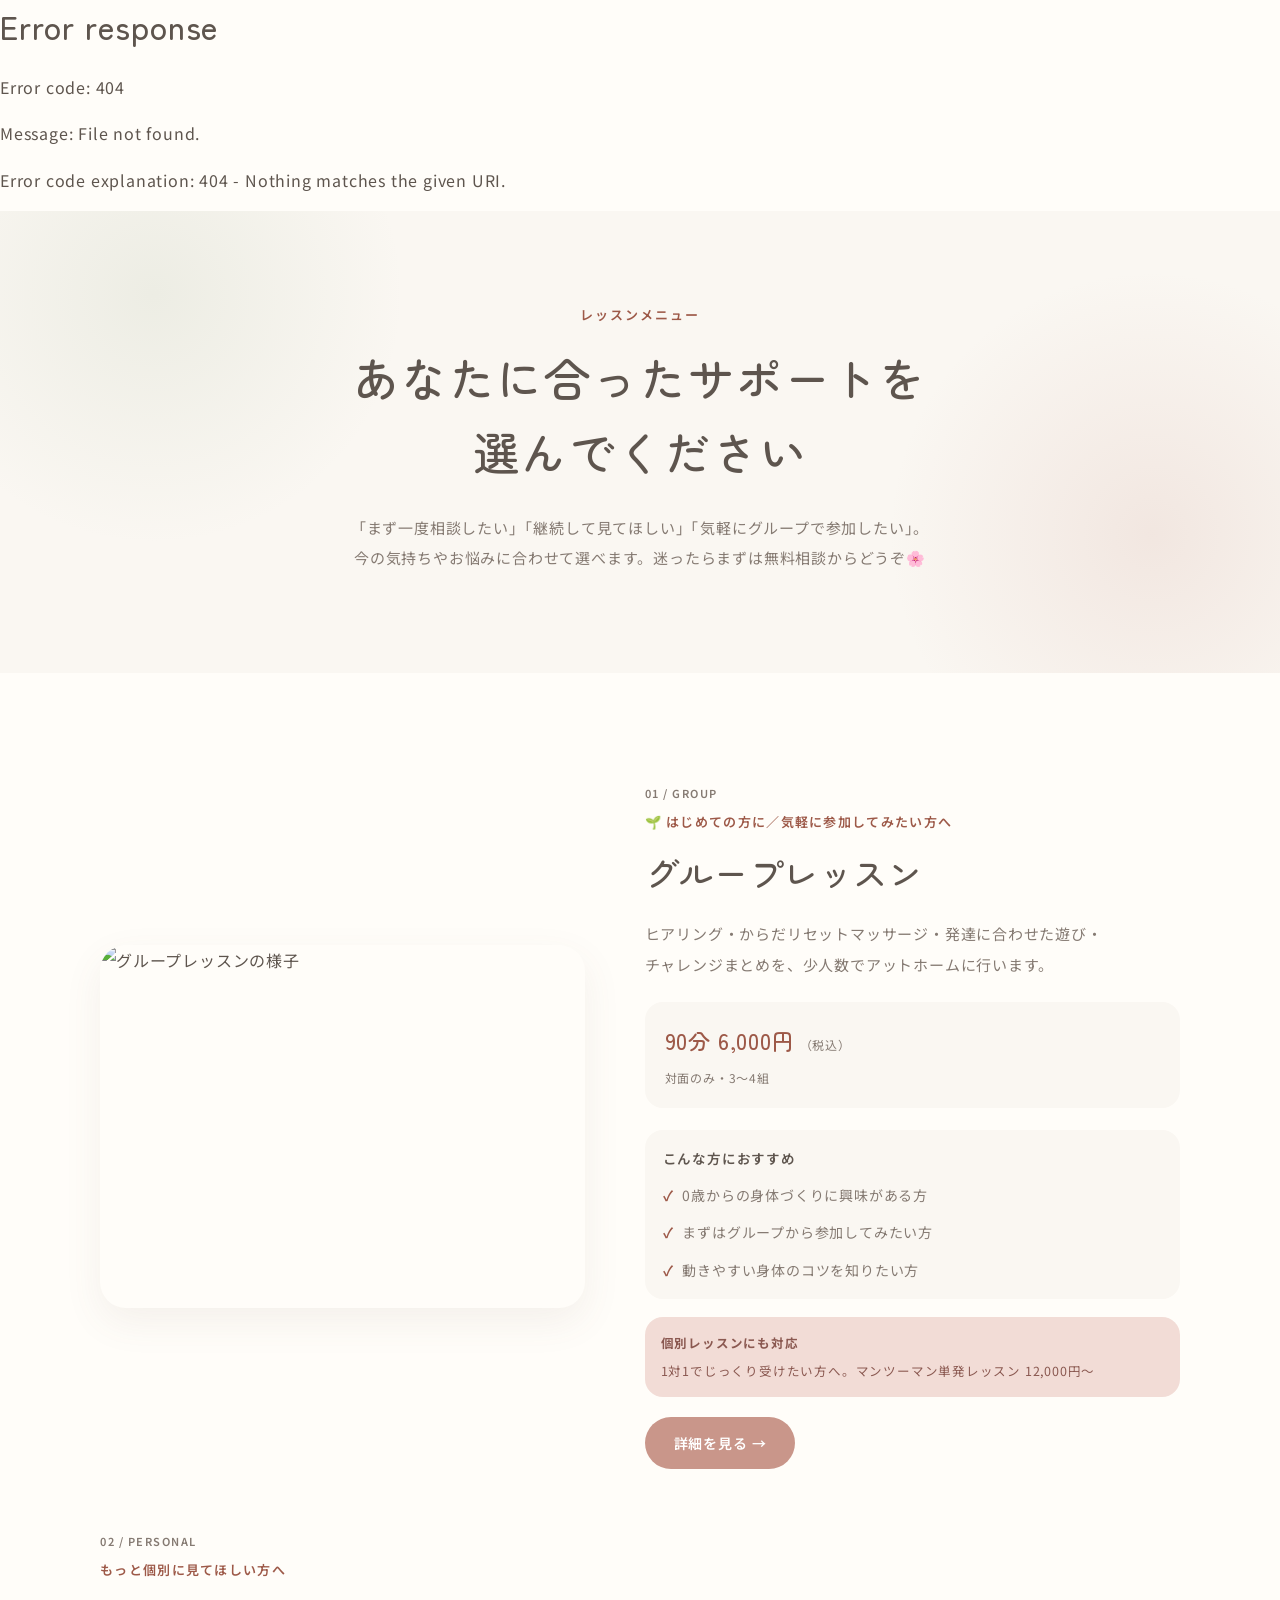
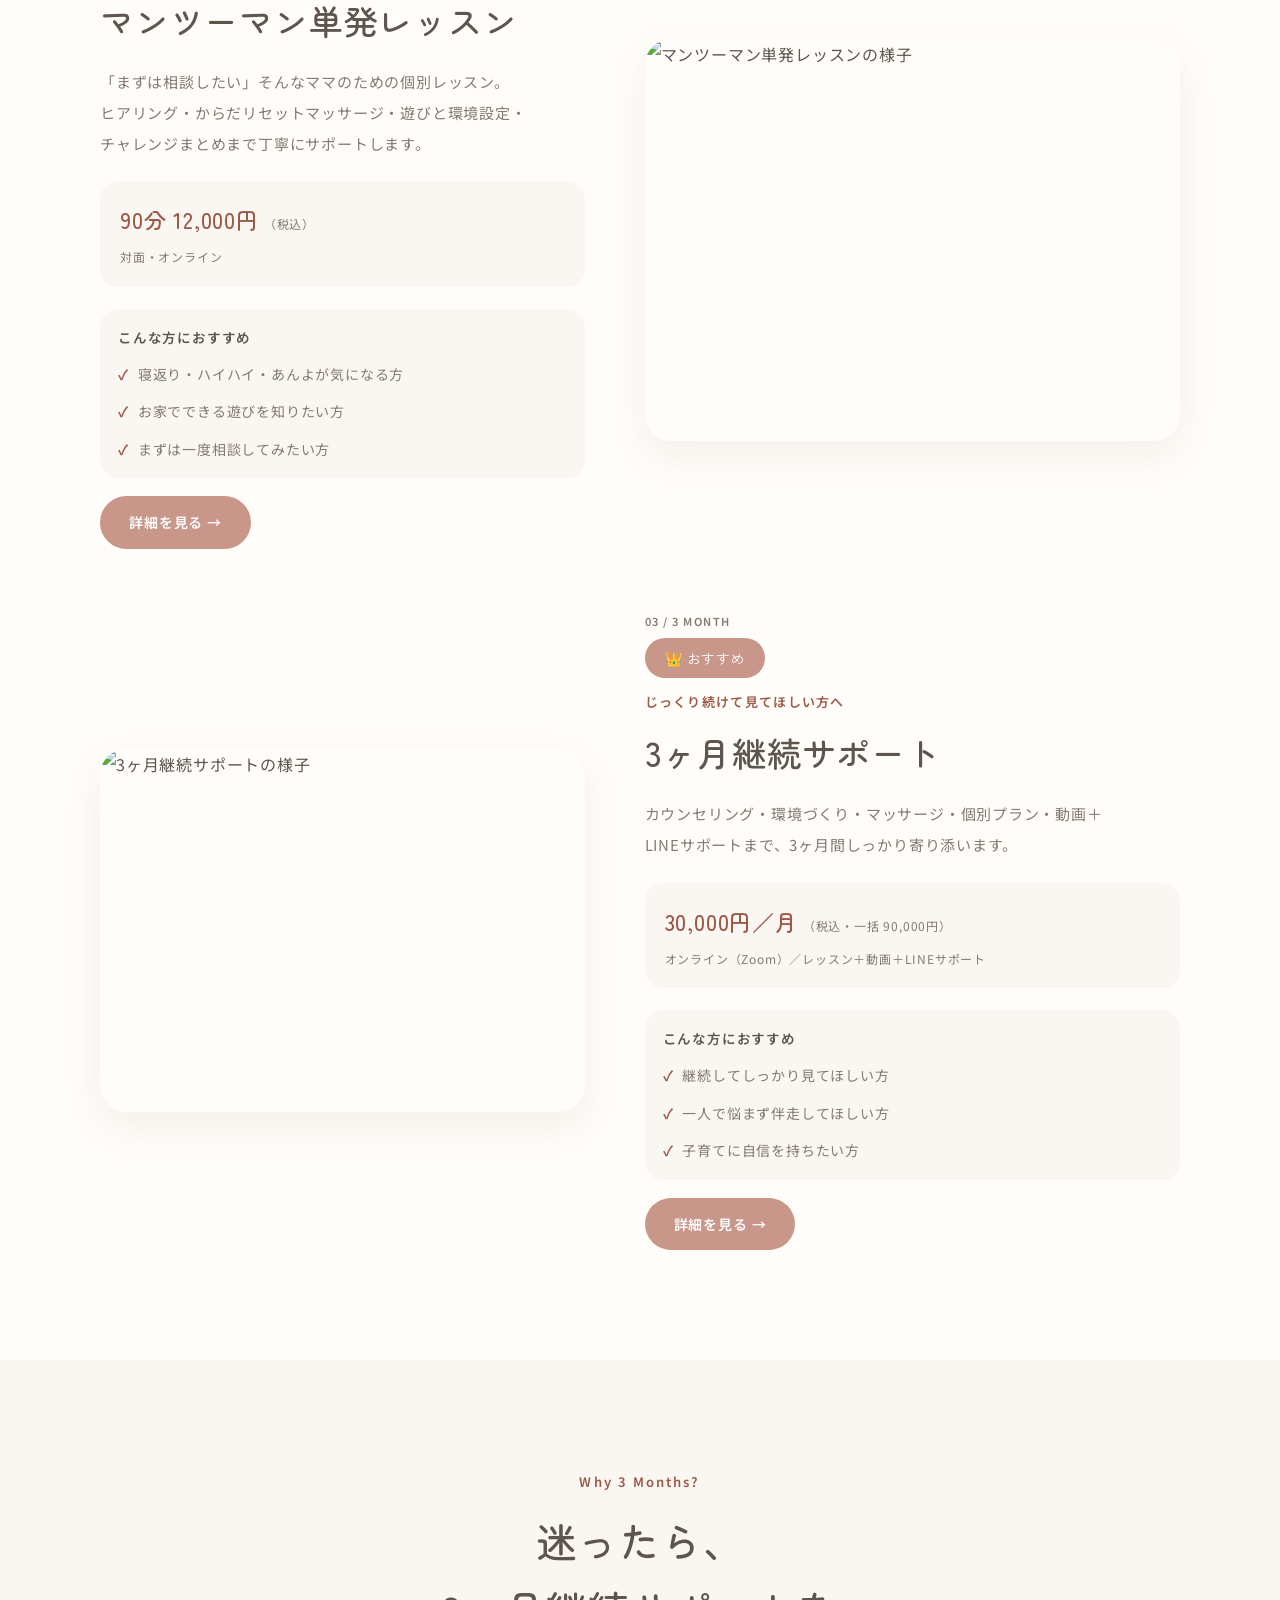
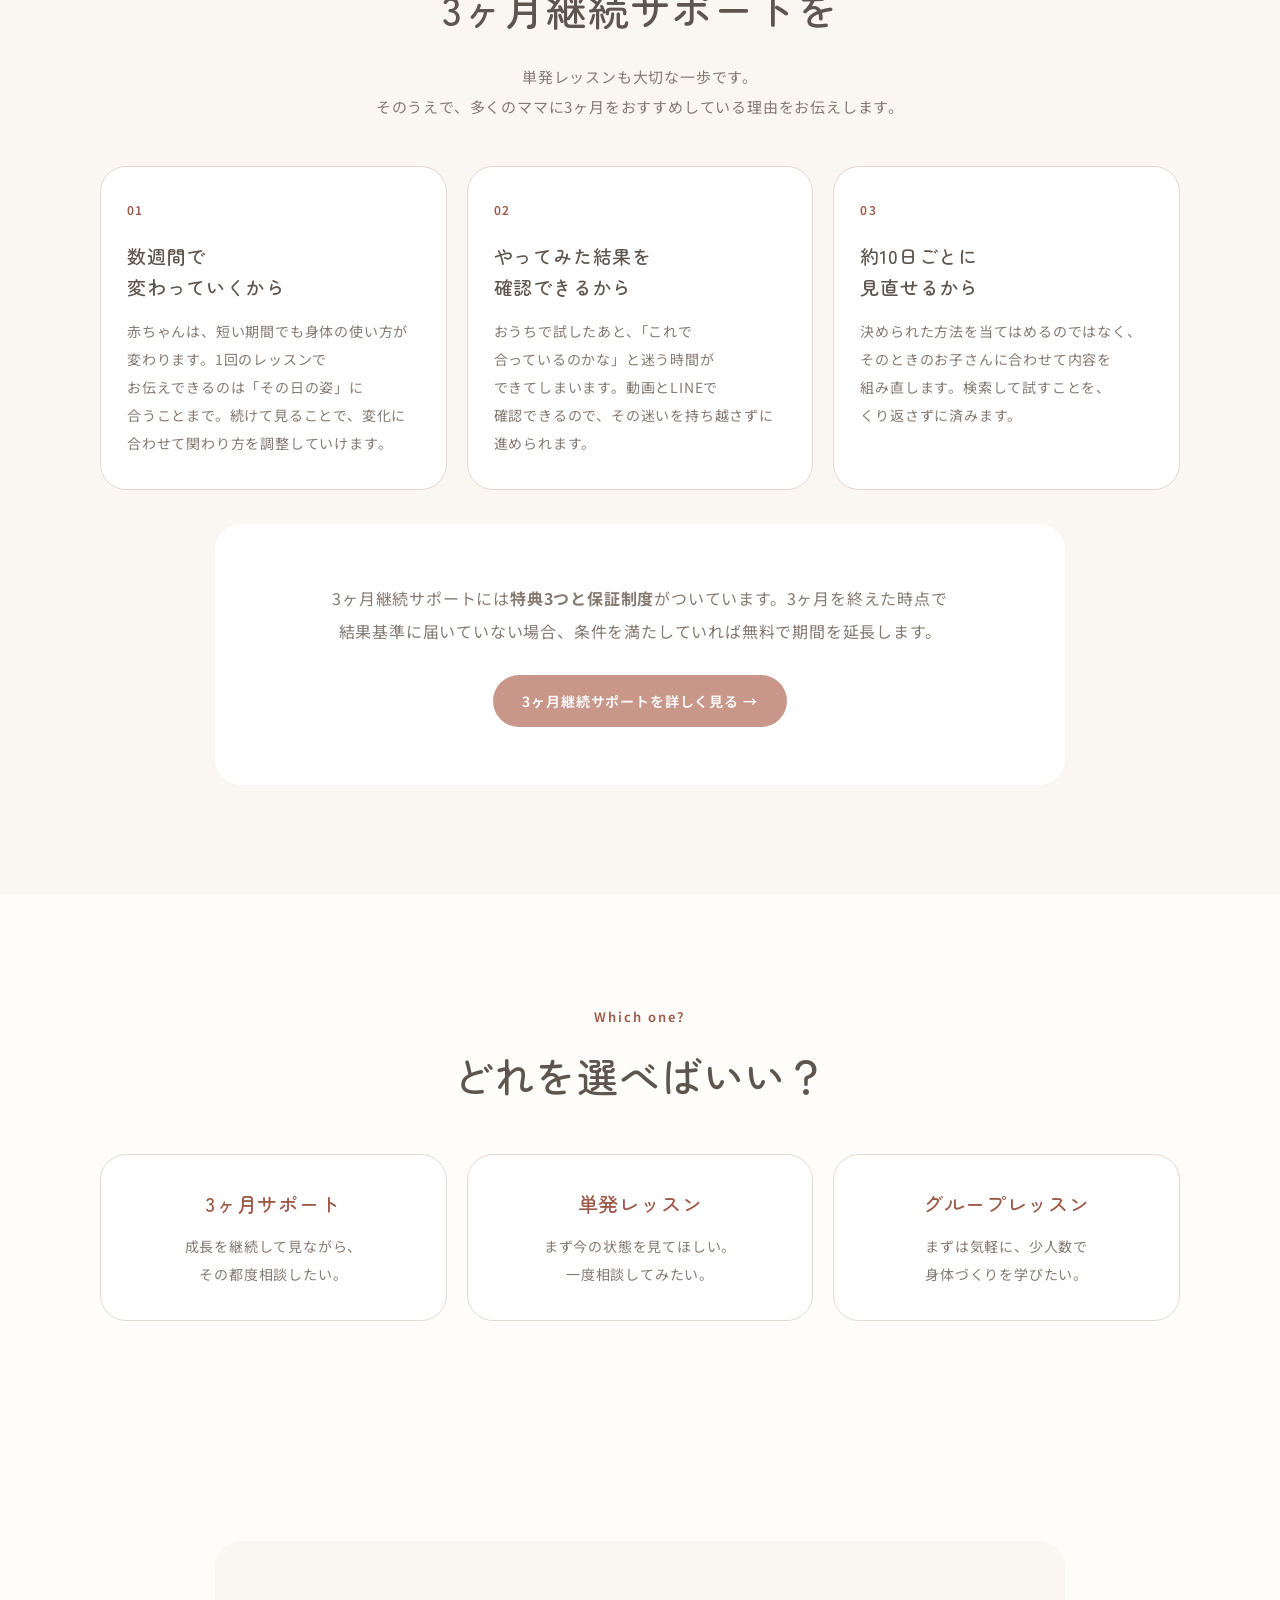
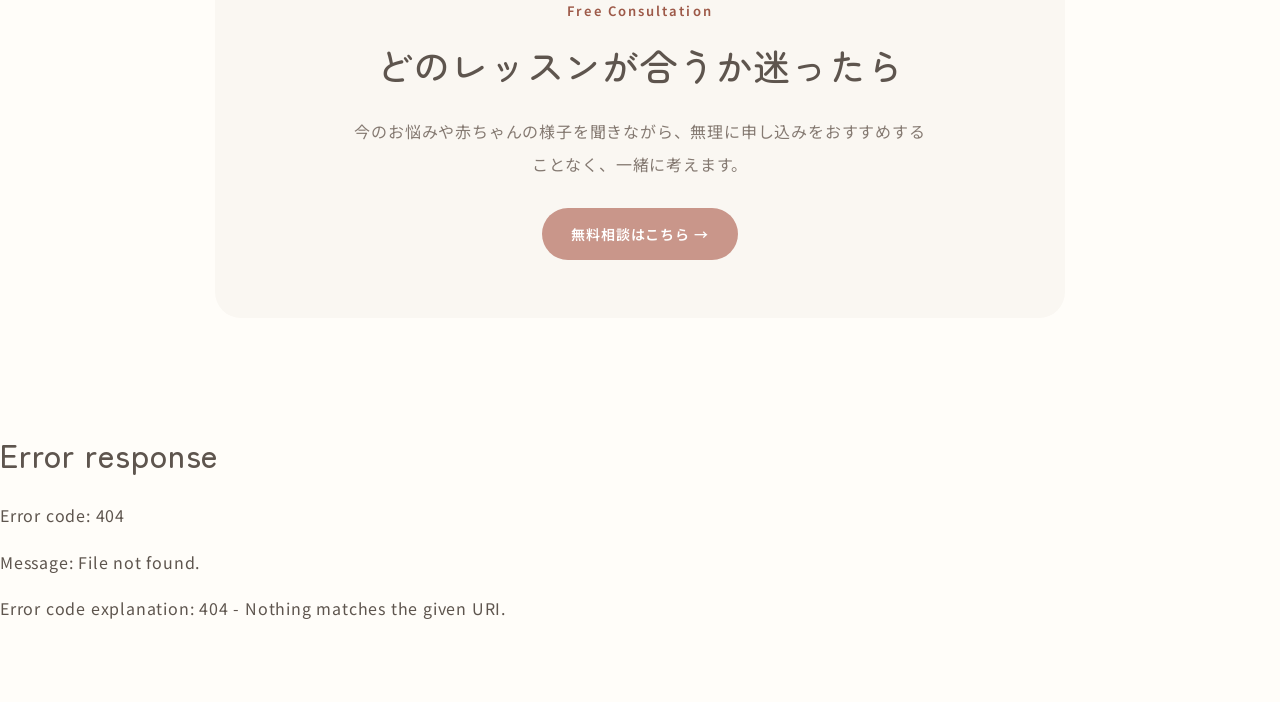
==== lessons/index.html @ c4ebfdd4 "レッスンカードに番号ラベル・おすすめボックス・クロスセルを追加 参考いただいたスクリーンショットの構成に寄せて、トップページの プランカードと lessons/index.html のメニューカードに" ====
<!doctype html>
<html lang="ja">
<head>
<meta charset="UTF-8">
<meta name="viewport" content="width=device-width, initial-scale=1">
<link rel="icon" type="image/png" href="../images/logo-mark.png">
<title>レッスンメニュー | MamaLima Room</title>
<meta name="description" content="マンツーマン単発レッスン・3ヶ月継続サポート・グループレッスン。今の気持ちやお悩みに合わせて選べます。">
<link rel="preconnect" href="https://fonts.googleapis.com">
<link rel="preconnect" href="https://fonts.gstatic.com" crossorigin>
<link href="https://fonts.googleapis.com/css2?family=Noto+Sans+JP:wght@300;400;500;600&family=Zen+Maru+Gothic:wght@400;500;700&display=swap" rel="stylesheet">
<link rel="stylesheet" href="../css/style.css">
</head>
<body>
<div data-include="../components/header.html"></div>

<section class="page-hero center">
  <div class="section-inner">
    <p class="page-label">レッスンメニュー</p>
    <h1>あなたに合ったサポートを<br>選んでください</h1>
    <p class="page-lead">「まず一度相談したい」「継続して見てほしい」「気軽にグループで参加したい」。<br>今の気持ちやお悩みに合わせて選べます。迷ったらまずは無料相談からどうぞ🌸</p>
  </div>
</section>

<section>
  <div class="section-inner lesson-menu-stack">

    <article class="menu-detail-card">
      <div class="menu-image">
        <img src="../images/photo-group.jpg" alt="グループレッスンの様子" loading="lazy">
      </div>
      <div class="menu-copy">
        <p class="menu-eyebrow">01 / GROUP</p>
        <p class="menu-label">🌱 はじめての方に／気軽に参加してみたい方へ</p>
        <h2>グループレッスン</h2>
        <p class="menu-description">ヒアリング・からだリセットマッサージ・発達に合わせた遊び・チャレンジまとめを、少人数でアットホームに行います。</p>
        <div class="menu-price">
          <strong>90分 6,000円</strong><span>（税込）</span>
          <small>対面のみ・3〜4組</small>
        </div>
        <div class="recommend-box">
          <p class="recommend-head">こんな方におすすめ</p>
          <ul class="check-list">
            <li>0歳からの身体づくりに興味がある方</li>
            <li>まずはグループから参加してみたい方</li>
            <li>動きやすい身体のコツを知りたい方</li>
          </ul>
        </div>
        <div class="cross-sell-note">
          <p class="ttl">個別レッスンにも対応</p>
          <p>1対1でじっくり受けたい方へ。マンツーマン単発レッスン 12,000円〜</p>
        </div>
        <a class="btn btn-primary" href="group.html">詳細を見る →</a>
      </div>
    </article>

    <article class="menu-detail-card reverse">
      <div class="menu-image">
        <img src="../images/photo-personal.jpg" alt="マンツーマン単発レッスンの様子" loading="lazy">
      </div>
      <div class="menu-copy">
        <p class="menu-eyebrow">02 / PERSONAL</p>
        <p class="menu-label">もっと個別に見てほしい方へ</p>
        <h2>マンツーマン単発レッスン</h2>
        <p class="menu-description">「まずは相談したい」そんなママのための個別レッスン。ヒアリング・からだリセットマッサージ・遊びと環境設定・チャレンジまとめまで丁寧にサポートします。</p>
        <div class="menu-price">
          <strong>90分 12,000円</strong><span>（税込）</span>
          <small>対面・オンライン</small>
        </div>
        <div class="recommend-box">
          <p class="recommend-head">こんな方におすすめ</p>
          <ul class="check-list">
            <li>寝返り・ハイハイ・あんよが気になる方</li>
            <li>お家でできる遊びを知りたい方</li>
            <li>まずは一度相談してみたい方</li>
          </ul>
        </div>
        <a class="btn btn-primary" href="personal.html">詳細を見る →</a>
      </div>
    </article>

    <article class="menu-detail-card">
      <div class="menu-image">
        <img src="../images/photo-support3m.jpg" alt="3ヶ月継続サポートの様子" loading="lazy">
      </div>
      <div class="menu-copy">
        <p class="menu-eyebrow">03 / 3 MONTH</p>
        <p class="menu-badge">👑 おすすめ</p>
        <p class="menu-label">じっくり続けて見てほしい方へ</p>
        <h2>3ヶ月継続サポート</h2>
        <p class="menu-description">カウンセリング・環境づくり・マッサージ・個別プラン・動画＋LINEサポートまで、3ヶ月間しっかり寄り添います。</p>
        <div class="menu-price">
          <strong>30,000円／月</strong><span>（税込・一括 90,000円）</span>
          <small>オンライン（Zoom）／レッスン＋動画＋LINEサポート</small>
        </div>
        <div class="recommend-box">
          <p class="recommend-head">こんな方におすすめ</p>
          <ul class="check-list">
            <li>継続してしっかり見てほしい方</li>
            <li>一人で悩まず伴走してほしい方</li>
            <li>子育てに自信を持ちたい方</li>
          </ul>
        </div>
        <a class="btn btn-primary" href="support3m.html">詳細を見る →</a>
      </div>
    </article>

  </div>
</section>

<section class="tone-soft">
  <div class="section-inner">
    <div class="heading-center">
      <p class="section-kicker">Why 3 Months?</p>
      <h2>迷ったら、<br>3ヶ月継続サポートを</h2>
      <p class="page-lead" style="margin-top:20px;">単発レッスンも大切な一歩です。<br class="pc-only">そのうえで、多くのママに3ヶ月をおすすめしている理由をお伝えします。</p>
    </div>

    <div class="info-grid">
      <div class="info-card">
        <span class="num">01</span>
        <h3>数週間で<br>変わっていくから</h3>
        <p>赤ちゃんは、短い期間でも身体の使い方が変わります。1回のレッスンでお伝えできるのは「その日の姿」に合うことまで。続けて見ることで、変化に合わせて関わり方を調整していけます。</p>
      </div>
      <div class="info-card">
        <span class="num">02</span>
        <h3>やってみた結果を<br>確認できるから</h3>
        <p>おうちで試したあと、「これで合っているのかな」と迷う時間ができてしまいます。動画とLINEで確認できるので、その迷いを持ち越さずに進められます。</p>
      </div>
      <div class="info-card">
        <span class="num">03</span>
        <h3>約10日ごとに<br>見直せるから</h3>
        <p>決められた方法を当てはめるのではなく、そのときのお子さんに合わせて内容を組み直します。検索して試すことを、くり返さずに済みます。</p>
      </div>
    </div>

    <div class="callout-box" style="background:var(--color-bg-card); margin-top:34px;">
      <p>3ヶ月継続サポートには<strong>特典3つと保証制度</strong>がついています。3ヶ月を終えた時点で結果基準に届いていない場合、条件を満たしていれば無料で期間を延長します。</p>
      <div class="box-actions">
        <a class="btn btn-primary" href="support3m.html">3ヶ月継続サポートを詳しく見る →</a>
      </div>
    </div>
  </div>
</section>

<section>
  <div class="section-inner">
    <div class="heading-center">
      <p class="section-kicker">Which one?</p>
      <h2>どれを選べばいい？</h2>
    </div>

    <div class="choice-grid">
      <div class="choice-card">
        <h3>3ヶ月サポート</h3>
        <p>成長を継続して見ながら、<br>その都度相談したい。</p>
      </div>
      <div class="choice-card">
        <h3>単発レッスン</h3>
        <p>まず今の状態を見てほしい。<br>一度相談してみたい。</p>
      </div>
      <div class="choice-card">
        <h3>グループレッスン</h3>
        <p>まずは気軽に、少人数で<br>身体づくりを学びたい。</p>
      </div>
    </div>
  </div>
</section>

<section>
  <div class="section-inner">
    <div class="callout-box">
      <p class="section-kicker">Free Consultation</p>
      <h2>どのレッスンが合うか迷ったら</h2>
      <p>今のお悩みや赤ちゃんの様子を聞きながら、無理に申し込みをおすすめすることなく、一緒に考えます。</p>
      <div class="box-actions">
        <a class="btn btn-primary" href="https://hpjouynr.autosns.app/line" target="_blank" rel="noopener">無料相談はこちら →</a>
      </div>
    </div>
  </div>
</section>

<div data-include="../components/footer.html"></div>
<script src="../js/main.js"></script>
</body>
</html>
---- css/style.css ----
/* ==========================================================================
   MamaLima Room — design tokens & base
   ========================================================================== */

:root {
  /* MamaLima ブランドカラー
     メイン #C9968A ／ サブ #A8B89A ／ 背景 #FAF7F2 */
  --color-paper: #fffdf9;   /* ページ全体の地色 */
  --color-bg: #faf7f2;      /* 一段落とした帯セクション */
  --color-bg-card: #ffffff;
  --color-bg-soft: #faf7f2;
  --color-text: #5e554e;
  --color-text-soft: #857a72;
  /* ボタン・バッジの背景色（白文字を載せる。旧Wixサイトと同じ見た目） */
  --color-primary: #c9968a;
  /* 上と同じ色相の濃いローズ。薄い背景に文字として置く用
     （メイン色をそのまま文字にすると約1.9:1で読めないため） */
  --color-primary-dark: #9d5948;
  --color-sage: #a8b89a;
  --color-sage-text: #3d4a30;
  --color-pink-tag: #f2dcd6;
  --color-pink-tag-text: #8a5850;
  --color-footer-bg: #4a3b32;
  --color-footer-text: #f3ece2;
  --color-border: #e6d8d0;

  /* 本文=Noto Sans JP／見出し=Zen Maru Gothic */
  --font-base: "Noto Sans JP", system-ui, "Hiragino Sans", "Yu Gothic", sans-serif;
  --font-heading: "Zen Maru Gothic", "Noto Sans JP", "Hiragino Maru Gothic ProN",
    sans-serif;

  --radius-lg: 26px;
  --radius-md: 18px;
  --radius-pill: 999px;

  --shadow-card: 0 14px 38px rgba(119, 91, 78, 0.08);
  --max-width: 720px;
  --max-width-wide: 1100px;

  --section-gap: 110px;
}

* {
  box-sizing: border-box;
}

html {
  scroll-behavior: smooth;
}

body {
  margin: 0;
  font-family: var(--font-base);
  background: var(--color-paper);
  color: var(--color-text);
  line-height: 1.9;
  letter-spacing: 0.05em;
  -webkit-font-smoothing: antialiased;
}

img {
  max-width: 100%;
  display: block;
}

a {
  color: inherit;
  text-decoration: none;
}

h1, h2, h3, h4 {
  margin: 0 0 0.6em;
  font-family: var(--font-heading);
  font-weight: 500;
  line-height: 1.65;
}

p {
  margin: 0 0 1em;
}

ul {
  margin: 0;
  padding: 0;
  list-style: none;
}

.wrap {
  max-width: var(--max-width);
  margin: 0 auto;
  padding: 0 20px;
}

section {
  padding: var(--section-gap) 0;
}

/* 一段落とした地色の帯（クローン版の .soft-bg 相当） */
.tone-soft,
.contact-form-section {
  background: var(--color-bg);
}

.section-title {
  text-align: center;
  font-size: clamp(26px, 3.3vw, 40px);
  line-height: 1.6;
  margin-bottom: 0.4em;
}

.section-sub {
  text-align: center;
  color: var(--color-text-soft);
  font-size: 15px;
  margin-bottom: 2.4em;
}

.kicker {
  display: block;
  text-align: center;
  letter-spacing: 0.18em;
  font-size: 13px;
  font-weight: 600;
  color: var(--color-primary-dark);
  margin-bottom: 1em;
}

/* ---------- buttons ---------- */

.btn {
  display: inline-flex;
  align-items: center;
  justify-content: center;
  min-height: 48px;
  padding: 12px 28px;
  border-radius: var(--radius-pill);
  font-weight: 600;
  font-size: 14px;
  letter-spacing: 0.06em;
  text-align: center;
  cursor: pointer;
  border: 1px solid transparent;
  transition: transform 0.2s ease, box-shadow 0.2s ease;
}

.btn:hover {
  transform: translateY(-1px);
  box-shadow: 0 9px 24px rgba(201, 150, 138, 0.22);
}

.btn:active {
  transform: translateY(0);
}

.btn-primary {
  background: var(--color-primary);
  color: #fff;
}

.btn-dark {
  background: var(--color-footer-bg);
  color: var(--color-footer-text);
}

.btn-outline {
  background: transparent;
  border: 1px solid var(--color-primary);
  color: var(--color-primary-dark);
}

.btn-block {
  display: block;
  width: 100%;
}

.link-arrow {
  display: inline-block;
  color: var(--color-primary-dark);
  font-weight: 600;
  font-size: 14px;
  border-bottom: 1px solid rgba(157, 89, 72, 0.45);
  padding-bottom: 2px;
}

/* ---------- header / nav ---------- */

#site-header {
  position: sticky;
  top: 0;
  z-index: 100;
}

/* 背景のぼかしはヘッダー本体ではなく疑似要素に持たせる。
   backdrop-filter を付けた要素は、その中の position:fixed の
   基準になってしまい、開いたメニューがヘッダーの高さに
   閉じ込められるため */
#site-header::before {
  content: "";
  position: absolute;
  inset: 0;
  z-index: -1;
  background: rgba(255, 253, 249, 0.94);
  backdrop-filter: blur(12px);
  border-bottom: 1px solid rgba(201, 150, 138, 0.18);
}

.nav-bar {
  position: relative;
  display: flex;
  align-items: center;
  justify-content: center;
  width: min(var(--max-width-wide), calc(100% - 40px));
  margin: 0 auto;
  padding: 12px 0;
}

.logo {
  display: block;
  flex: none;
  /* ハンバーガーに重ならない幅に収める */
  max-width: calc(100% - 120px);
}

.logo img {
  /* 幅で決める。ヘッダーの中で大きく見せるため */
  width: clamp(190px, 54vw, 330px);
  height: auto;
  object-fit: contain;
}

/* ヘッダー右端の「無料相談はこちら」 */
.nav-cta {
  display: none;
  flex: none;
}

@media (min-width: 960px) {
  .nav-cta {
    display: inline-flex;
  }
}

.nav-toggle {
  position: absolute;
  right: 0;
  top: 50%;
  transform: translateY(-50%);
  background: none;
  border: 0;
  width: 44px;
  height: 44px;
  display: flex;
  flex-direction: column;
  align-items: center;
  justify-content: center;
  gap: 5px;
  cursor: pointer;
}

.nav-toggle span,
.nav-toggle::before,
.nav-toggle::after {
  content: "";
  display: block;
  width: 24px;
  height: 1px;
  background: var(--color-text);
  position: relative;
}

/* メニューは画面ちょうどに重ねてフェードで開閉する。
   画面外に逃がす方式（translateX(100%)）だと、その分が
   ページ幅に加算されて全ページで横スクロールが発生するため */
.nav-menu {
  position: fixed;
  inset: 0;
  background: var(--color-paper);
  padding: 90px 30px 30px;
  opacity: 0;
  visibility: hidden;
  transition: opacity 0.22s ease, visibility 0.22s ease;
  overflow-y: auto;
}

.nav-menu.is-open {
  opacity: 1;
  visibility: visible;
}

.nav-menu > ul {
  display: flex;
  flex-direction: column;
  gap: 26px;
  font-size: 19px;
}

.nav-submenu {
  margin-top: 16px;
  padding-left: 16px;
  display: flex;
  flex-direction: column;
  gap: 16px;
  font-size: 16px;
  color: var(--color-text-soft);
}

.nav-close {
  position: absolute;
  top: 20px;
  right: 20px;
  width: 44px;
  height: 44px;
  border: 1px solid var(--color-border);
  border-radius: 10px;
  background: none;
  font-size: 20px;
  cursor: pointer;
}

@media (min-width: 960px) {
  .nav-toggle,
  .nav-close {
    display: none;
  }

  .nav-menu {
    position: static;
    opacity: 1;
    visibility: visible;
    background: none;
    padding: 0;
    overflow: visible;
    width: auto;
    margin: 0;
  }

  .nav-row {
    display: flex;
    align-items: center;
    justify-content: center;
    gap: 26px;
    width: min(var(--max-width-wide), calc(100% - 40px));
    margin: 0 auto;
    padding-bottom: 14px;
  }

  .nav-menu > ul {
    flex-direction: row;
    align-items: center;
    gap: 18px;
    font-size: 13px;
    letter-spacing: 0.04em;
  }

  .nav-item-dropdown {
    position: relative;
  }

  .nav-submenu {
    position: absolute;
    top: 100%;
    left: 50%;
    transform: translateX(-50%);
    background: var(--color-bg-card);
    box-shadow: var(--shadow-card);
    border: 1px solid var(--color-border);
    border-radius: var(--radius-md);
    padding: 12px;
    min-width: 240px;
    margin-top: 14px;
    gap: 0;
    display: none;
  }

  .nav-submenu li a {
    display: block;
    padding: 10px 14px;
    border-radius: 10px;
  }

  .nav-submenu li a:hover {
    background: var(--color-bg);
  }

  .nav-item-dropdown:hover .nav-submenu,
  .nav-item-dropdown:focus-within .nav-submenu {
    display: flex;
  }
}

/* ---------- hero ---------- */

.hero {
  position: relative;
  overflow: hidden;
  padding: 0;
  text-align: center;
  /* ブランド2色をごく淡く散らした地色（クローン版と同じ考え方） */
  background:
    radial-gradient(circle at 12% 16%, rgba(168, 184, 154, 0.14), transparent 17%),
    radial-gradient(circle at 86% 6%, rgba(201, 150, 138, 0.14), transparent 16%),
    var(--color-bg);
}

.hero-inner {
  position: relative;
  z-index: 1;
  width: min(var(--max-width-wide), calc(100% - 40px));
  margin: 0 auto;
  padding: 72px 0 80px;
  display: grid;
  grid-template-columns: 1fr;
  gap: 40px;
  align-items: center;
}

/* 背景に浮かぶ丸い装飾 */
.hero-deco {
  position: absolute;
  border-radius: 50%;
  opacity: 0.45;
  pointer-events: none;
}

.hero-deco.deco-1 {
  width: 170px;
  height: 170px;
  left: -70px;
  bottom: 70px;
  background: var(--color-sage);
}

.hero-deco.deco-2 {
  width: 190px;
  height: 190px;
  right: -80px;
  top: 130px;
  background: #ead1c9;
}

.hero-eyebrow {
  font-size: 13px;
  font-weight: 600;
  letter-spacing: 0.18em;
  color: var(--color-primary-dark);
  margin-bottom: 1em;
}

.hero h1 {
  /* 「大丈夫かも」に変わる場所 が1行に収まる上限に合わせている */
  font-size: clamp(25px, 2.6vw, 38px);
  line-height: 1.6;
  letter-spacing: 0.03em;
  margin-bottom: 0.6em;
}

.hero h1 .accent {
  color: var(--color-primary-dark);
}

.hero p {
  color: var(--color-text-soft);
  font-size: 15px;
  line-height: 2.1;
}

.hero .credentials {
  font-size: 13px;
  color: var(--color-text-soft);
  margin-bottom: 1.8em;
}

.hero .cta-note {
  font-size: 12px;
  color: var(--color-text-soft);
  margin-top: 0.9em;
}

/* ヒーロー写真は有機的なブロブ型に切り抜く */
.hero-image-wrap {
  position: relative;
  padding: 24px;
}

.hero-image-wrap::before {
  content: "";
  position: absolute;
  inset: 4% 8% 3% 2%;
  border-radius: 49% 51% 44% 56% / 47% 42% 58% 53%;
  background: #fff;
}

.hero-image {
  position: relative;
  width: 100%;
  max-height: 560px;
  object-fit: cover;
  border-radius: 47% 53% 44% 56% / 46% 43% 57% 54%;
}

/* 広い画面では2カラム（文章＋写真） */
@media (min-width: 900px) {
  .hero-inner {
    padding: 92px 0 100px;
  }
}

/* ---------- cards ---------- */

.card {
  background: var(--color-bg-card);
  border: 1px solid var(--color-border);
  border-radius: var(--radius-lg);
  box-shadow: 0 10px 30px rgba(89, 70, 61, 0.05);
  overflow: hidden;
  margin-bottom: 24px;
}

.card-body {
  padding: 28px 26px 30px;
}

.card-photo {
  width: 100%;
  aspect-ratio: 4 / 3;
  background: linear-gradient(135deg, #f0e4d6, #e7d3c3);
  display: flex;
  align-items: center;
  justify-content: center;
  color: var(--color-text-soft);
  font-size: 13px;
  text-align: center;
  overflow: hidden;
}

.card-photo img {
  width: 100%;
  height: 100%;
  object-fit: cover;
}

.badge {
  display: inline-block;
  background: var(--color-pink-tag);
  color: var(--color-pink-tag-text);
  font-size: 12px;
  font-weight: 700;
  padding: 6px 14px;
  border-radius: var(--radius-pill);
  margin-bottom: 12px;
}

.badge-popular {
  background: var(--color-primary);
  color: #fff;
}

.checklist li {
  position: relative;
  padding-left: 26px;
  margin-bottom: 10px;
  font-size: 14px;
}

.checklist li::before {
  content: "✓";
  position: absolute;
  left: 0;
  color: var(--color-sage-text);
  font-weight: 700;
}

.meta-row {
  display: flex;
  gap: 10px;
  flex-wrap: wrap;
  font-size: 13px;
  color: var(--color-text-soft);
  margin-bottom: 14px;
}

.meta-row strong {
  color: var(--color-text);
}

.price {
  font-size: 22px;
  font-weight: 700;
  color: var(--color-primary-dark);
}

/* ---------- 「こんなお悩みはありませんか？」セクション ----------
   公開中のWixサイトに合わせたチェックリスト形式             */

.worry-section {
  background: #fdfcfa;
}

.worry-list {
  max-width: 860px;
  margin: 0 auto;
  display: grid;
  gap: 13px;
}

.worry-item {
  display: flex;
  align-items: center;
  gap: 16px;
  padding: 20px 24px;
  background: var(--color-bg-card);
  border: 1px solid #f0e2dd;
  border-radius: var(--radius-md);
  font-size: 16px;
  line-height: 1.8;
}

/* 丸いチェックマーク */
.worry-item::before {
  content: "✓";
  flex: none;
  width: 34px;
  height: 34px;
  display: grid;
  place-items: center;
  border-radius: 50%;
  background: #f5e6e2;
  color: var(--color-primary-dark);
  font-size: 14px;
  font-weight: 700;
}

/* 締めのメッセージ（サブカラーの帯） */
.worry-note {
  max-width: 860px;
  margin: 46px auto 0;
  padding: 36px 28px;
  text-align: center;
  background: #e7ede2;
  border-radius: var(--radius-md);
  line-height: 2.05;
}

.worry-note strong {
  display: block;
  margin-bottom: 6px;
  font-weight: 700;
}

.worry-note p {
  margin: 0;
}

@media (max-width: 620px) {
  .worry-item {
    gap: 13px;
    padding: 17px 18px;
    font-size: 15px;
  }

  .worry-item::before {
    width: 29px;
    height: 29px;
    font-size: 13px;
  }

  .worry-note {
    margin-top: 34px;
    padding: 28px 20px;
    font-size: 15px;
  }
}

/* ---------- stat pills ---------- */

.stat-row {
  display: grid;
  grid-template-columns: repeat(3, 1fr);
  gap: 12px;
  margin: 24px 0;
}

.stat-pill {
  background: var(--color-bg-card);
  border-radius: var(--radius-md);
  padding: 18px 8px;
  text-align: center;
  box-shadow: var(--shadow-card);
}

.stat-pill .num {
  font-size: 22px;
  font-weight: 700;
  color: var(--color-primary-dark);
  display: block;
}

.stat-pill .label {
  font-size: 12px;
  color: var(--color-text-soft);
}

.stat-block {
  border-radius: var(--radius-md);
  padding: 22px;
  text-align: center;
  margin-bottom: 14px;
  font-weight: 700;
}

.stat-block .num {
  font-size: 26px;
  display: block;
  margin-bottom: 4px;
}

.stat-block .label {
  font-size: 13px;
  font-weight: 400;
}

.stat-block.tone-sage { background: var(--color-sage); color: var(--color-sage-text); }
.stat-block.tone-soft { background: var(--color-bg-soft); }
.stat-block.tone-pink { background: var(--color-pink-tag); color: var(--color-pink-tag-text); }

/* ---------- tags / pills row ---------- */

.tag-row {
  display: flex;
  gap: 10px;
  flex-wrap: wrap;
  justify-content: center;
  margin-bottom: 20px;
}

.tag {
  background: var(--color-bg-soft);
  border-radius: var(--radius-pill);
  padding: 8px 16px;
  font-size: 13px;
}

.qual-list {
  display: flex;
  flex-direction: column;
  gap: 10px;
}

.qual-list li {
  background: var(--color-pink-tag);
  color: var(--color-pink-tag-text);
  border-radius: var(--radius-pill);
  padding: 14px;
  text-align: center;
  font-weight: 700;
  font-size: 14px;
}

/* ---------- testimonial ---------- */

.testimonial {
  background: var(--color-bg-card);
  border-radius: var(--radius-md);
  padding: 20px;
  box-shadow: var(--shadow-card);
  margin-bottom: 16px;
}

.testimonial p {
  font-size: 14px;
  margin-bottom: 10px;
}

.testimonial .meta {
  display: flex;
  gap: 10px;
  align-items: center;
  font-size: 12px;
  color: var(--color-text-soft);
}

.testimonial .tag {
  background: var(--color-sage);
  color: var(--color-sage-text);
  font-size: 11px;
  padding: 4px 10px;
}

.before-after {
  display: grid;
  grid-template-columns: 1fr;
  gap: 16px;
  margin: 24px 0;
}

@media (min-width: 640px) {
  .before-after {
    grid-template-columns: 1fr 1fr;
  }
}

.before-after .col {
  background: var(--color-bg-card);
  border-radius: var(--radius-md);
  padding: 20px;
  box-shadow: var(--shadow-card);
}

.before-after h4 {
  font-size: 13px;
  letter-spacing: 0.1em;
  color: var(--color-text-soft);
}

.before-after ul li {
  font-size: 13px;
  margin-bottom: 8px;
  padding-left: 16px;
  position: relative;
}

.before-after ul li::before {
  content: "・";
  position: absolute;
  left: 0;
}

/* ---------- steps ---------- */

.steps {
  display: flex;
  flex-direction: column;
  gap: 18px;
}

.step {
  display: flex;
  gap: 16px;
}

.step .num {
  flex: none;
  width: 32px;
  height: 32px;
  border-radius: 50%;
  background: var(--color-primary);
  color: #fff;
  display: flex;
  align-items: center;
  justify-content: center;
  font-weight: 700;
  font-size: 14px;
}

.step h4 {
  font-size: 15px;
  margin-bottom: 0.3em;
}

.step p {
  font-size: 13px;
  color: var(--color-text-soft);
  margin: 0;
}

/* ---------- form ---------- */

.contact-form-section {
  background: var(--color-bg-soft);
}

.form-field {
  margin-bottom: 20px;
}

.form-field label {
  display: block;
  font-size: 14px;
  font-weight: 700;
  margin-bottom: 8px;
}

.form-field input[type="text"],
.form-field input[type="email"],
.form-field input[type="tel"],
.form-field select,
.form-field textarea {
  width: 100%;
  border: 1px solid var(--color-border);
  border-radius: var(--radius-md);
  padding: 14px 16px;
  font-family: inherit;
  font-size: 14px;
  background: #fff;
  color: var(--color-text);
}

.form-field textarea {
  min-height: 110px;
  resize: vertical;
}

.checkbox-group {
  display: flex;
  flex-direction: column;
  gap: 10px;
}

.checkbox-group label {
  display: flex;
  align-items: center;
  gap: 10px;
  font-weight: 400;
  font-size: 14px;
}

.checkbox-group input {
  width: 18px;
  height: 18px;
}

.form-note {
  text-align: center;
  font-size: 13px;
  color: var(--color-text-soft);
  margin-top: 24px;
}

.form-status {
  text-align: center;
  font-size: 14px;
  margin-top: 16px;
  min-height: 1.4em;
}

/* ---------- calendar ---------- */

.calendar {
  background: var(--color-bg-card);
  border-radius: var(--radius-lg);
  box-shadow: var(--shadow-card);
  padding: 20px;
}

.calendar-head {
  display: flex;
  align-items: center;
  justify-content: space-between;
  margin-bottom: 16px;
}

.calendar-head button {
  background: var(--color-bg-soft);
  border: none;
  width: 34px;
  height: 34px;
  border-radius: 50%;
  cursor: pointer;
  font-size: 16px;
}

.calendar-head .month-label {
  font-weight: 700;
}

.calendar-grid {
  display: grid;
  grid-template-columns: repeat(7, 1fr);
  gap: 6px;
  text-align: center;
}

.calendar-grid .dow {
  font-size: 12px;
  color: var(--color-text-soft);
  padding-bottom: 6px;
}

.calendar-grid .day {
  position: relative;
  padding: 10px 0;
  border-radius: 10px;
  font-size: 13px;
}

.calendar-grid .day.empty {
  visibility: hidden;
}

.calendar-grid .day.today {
  background: var(--color-bg-soft);
  font-weight: 700;
}

.calendar-grid .day.has-event {
  background: var(--color-pink-tag);
  color: var(--color-pink-tag-text);
  font-weight: 700;
  cursor: pointer;
}

.event-list {
  margin-top: 30px;
  display: flex;
  flex-direction: column;
  gap: 16px;
}

.event-card {
  background: var(--color-bg-card);
  border-radius: var(--radius-md);
  box-shadow: var(--shadow-card);
  padding: 20px;
  display: flex;
  gap: 16px;
}

.event-card .date-badge {
  flex: none;
  width: 64px;
  height: 64px;
  border-radius: var(--radius-md);
  background: var(--color-sage);
  color: var(--color-sage-text);
  display: flex;
  flex-direction: column;
  align-items: center;
  justify-content: center;
  font-weight: 700;
}

.event-card .date-badge .d { font-size: 20px; }
.event-card .date-badge .m { font-size: 11px; }

.event-card h4 {
  font-size: 15px;
  margin-bottom: 6px;
}

.event-card p {
  font-size: 13px;
  color: var(--color-text-soft);
  margin-bottom: 6px;
}

.event-card .slots {
  font-size: 12px;
  font-weight: 700;
  color: var(--color-primary-dark);
}

.event-card.full .slots {
  color: #a35a5a;
}

.empty-note {
  text-align: center;
  color: var(--color-text-soft);
  font-size: 14px;
  padding: 30px 0;
}

/* ---------- placeholder note (legal pages) ---------- */

.placeholder-note {
  background: var(--color-bg-card);
  border: 1px dashed var(--color-border);
  border-radius: var(--radius-md);
  padding: 20px;
  font-size: 13px;
  color: var(--color-text-soft);
}

/* ---------- full-bleed section image ---------- */

/* ---------- レッスン3種の横並び ---------- */

/* 3枚並べるぶん、この区画だけ幅を広げる */
.wrap.wrap-wide {
  max-width: 1100px;
}

.lesson-grid {
  display: grid;
  grid-template-columns: 1fr;
  gap: 24px;
}

/* 狭い画面では縦積み、広い画面で3列に */
@media (min-width: 900px) {
  .lesson-grid {
    grid-template-columns: repeat(3, 1fr);
  }
}

.lesson-grid .card {
  margin-bottom: 0;
  display: flex;
  flex-direction: column;
}

.lesson-grid .card-body {
  display: flex;
  flex-direction: column;
  flex: 1;
}

/* 文章量が違ってもボタンの位置を揃える */
.lesson-grid .card-body .btn {
  margin-top: auto;
}

/* レッスンごとの色分け（旧Wixサイトの配色を採用）
   3ヶ月継続サポート=ピンク / マンツーマン単発=グリーン / グループ=ベージュ */
.tone-lesson-pink .card-body { background: #f7ece9; }
.tone-lesson-pink .badge     { background: #ebd2cd; color: #7a4a3f; }
.tone-lesson-pink .btn       { background: var(--color-primary); color: #fff; }
.tone-lesson-pink .checklist li::before { color: var(--color-primary); }

.tone-lesson-sage .card-body { background: #eaefe7; }
.tone-lesson-sage .badge     { background: #d2dccd; color: #3f5233; }
.tone-lesson-sage .btn       { background: var(--color-sage); color: #fff; }
.tone-lesson-sage .checklist li::before { color: #5e7e4e; }

.tone-lesson-tan .card-body  { background: #f3f0ea; }
.tone-lesson-tan .badge      { background: #e6e1d7; color: #6b5a34; }
.tone-lesson-tan .btn        { background: #c6b79d; color: #fff; }
.tone-lesson-tan .checklist li::before { color: #857451; }

/* 「人気No.1」はカードの色分けより優先して目立たせる */
.lesson-grid .badge-popular {
  background: var(--color-primary);
  color: #fff;
}

/* 画面幅いっぱいに画像を敷くセクション。
   --bleed-bg  … 画像の地色（同色にすることで画像の端が見えなくなる）
   --bleed-max … 画像の実寸幅（これ以上引き伸ばさず拡大ボケを防ぐ） */
.section-full {
  padding: 0;
  background: var(--bleed-bg, #fdfcfa);
}

.section-full a {
  display: block;
}

.section-full img {
  display: block;
  width: 100%;
  height: auto;
  max-width: var(--bleed-max, 1536px);
  margin: 0 auto;
}

/* ---------- legal pages ---------- */

.legal h3 {
  font-size: 15px;
  margin-top: 1.8em;
}

.legal p {
  font-size: 14px;
  color: var(--color-text-soft);
}

.legal ol {
  margin: 0 0 1em;
  padding-left: 1.4em;
  list-style: decimal;
}

.legal ol li {
  font-size: 14px;
  color: var(--color-text-soft);
  margin-bottom: 0.6em;
}

.legal-date {
  text-align: right;
  font-size: 13px;
}

.legal-table {
  width: 100%;
  border-collapse: collapse;
  font-size: 14px;
}

.legal-table th,
.legal-table td {
  text-align: left;
  padding: 14px 10px;
  border-bottom: 1px solid var(--color-border);
  vertical-align: top;
}

.legal-table th {
  width: 34%;
  color: var(--color-text-soft);
  font-weight: 700;
  font-size: 13px;
}

@media (max-width: 560px) {
  .legal-table,
  .legal-table tbody,
  .legal-table tr,
  .legal-table th,
  .legal-table td {
    display: block;
    width: auto;
  }

  .legal-table tr {
    padding: 14px 0;
    border-bottom: 1px solid var(--color-border);
  }

  .legal-table th,
  .legal-table td {
    border-bottom: none;
    padding: 2px 0;
  }
}

/* ---------- footer ---------- */

#site-footer {
  background: var(--color-footer-bg);
  color: var(--color-footer-text);
  padding: 58px 0 36px;
  margin-top: 0;
  text-align: center;
}

.footer-links {
  display: flex;
  flex-wrap: wrap;
  justify-content: center;
  gap: 14px 20px;
  font-size: 12px;
  margin-bottom: 20px;
}

.footer-icons {
  display: flex;
  justify-content: center;
  gap: 16px;
  margin-bottom: 20px;
}

.footer-icons a {
  width: 40px;
  height: 40px;
  display: flex;
  align-items: center;
  justify-content: center;
}

.footer-icons img {
  width: 100%;
  height: 100%;
  object-fit: contain;
  border-radius: 10px;
}

.footer-copy {
  text-align: center;
  font-size: 12px;
  opacity: 0.7;
}

/* ---------- misc sections ---------- */

.tone-soft { background: var(--color-bg-soft); }

.center { text-align: center; }

.divider {
  width: 44px;
  height: 2px;
  background: var(--color-primary);
  margin: 0 auto 20px;
}

.mini-photo-row {
  display: grid;
  grid-template-columns: repeat(3, 1fr);
  gap: 8px;
  margin: 16px 0 24px;
}

.mini-photo-row .card-photo {
  aspect-ratio: 1;
  border-radius: var(--radius-md);
  font-size: 11px;
}

.value-row {
  display: grid;
  grid-template-columns: repeat(2, 1fr);
  gap: 10px;
  margin-top: 20px;
}

@media (min-width: 640px) {
  .value-row { grid-template-columns: repeat(4, 1fr); }
}

.value-row .item {
  background: var(--color-bg-card);
  border-radius: var(--radius-md);
  padding: 14px 10px;
  text-align: center;
  font-size: 12px;
  box-shadow: var(--shadow-card);
}

/* ==========================================================================
   レスポンシブ調整（スマホ表示を優先）
   ========================================================================== */

@media (max-width: 720px) {
  /* セクションの余白を詰める */
  :root {
    --section-gap: 78px;
  }

  .nav-bar {
    width: min(100% - 28px, var(--max-width-wide));
  }

  .nav-menu {
    padding-top: 84px;
  }

  .card-body {
    padding: 24px 22px 26px;
  }
}

/* ==========================================================================
   下層ページ共通レイアウト
   （mamalima-clone の各ページCSSを、既存のトークン・ボタンに載せ替えたもの。
     .section-inner / .heading-center / カード類は8ページで共通利用する）
   ========================================================================== */

/* 下層ページの本文幅。トップの .wrap より広い */
.section-inner {
  width: min(1080px, calc(100% - 40px));
  margin: 0 auto;
}

/* 読み物系（文章が続くセクション）はさらに狭く */
.section-inner.narrow {
  width: min(820px, calc(100% - 40px));
}

.heading-center {
  text-align: center;
  margin-bottom: 44px;
}

.heading-center h2 {
  margin: 0;
  font-size: clamp(26px, 3.2vw, 42px);
}

/* 英字の小見出し。薄い地色に載せる文字なので濃いローズを使う */
.section-kicker {
  margin: 0 0 12px;
  color: var(--color-primary-dark);
  font-size: 13px;
  font-weight: 600;
  letter-spacing: 0.16em;
}

/* ---------- 下層ページのファーストビュー ---------- */

.page-hero {
  position: relative;
  overflow: hidden;
  padding: 92px 0 100px;
  background:
    radial-gradient(circle at 12% 18%, rgba(168, 184, 154, 0.16), transparent 21%),
    radial-gradient(circle at 90% 70%, rgba(201, 150, 138, 0.17), transparent 22%),
    var(--color-bg);
}

.page-hero-grid {
  display: grid;
  grid-template-columns: 1fr;
  gap: 42px;
  align-items: center;
}

.page-hero h1 {
  margin: 0 0 24px;
  font-size: clamp(27px, 3.6vw, 50px);
  line-height: 1.62;
  letter-spacing: 0.04em;
}

.page-label {
  margin: 0 0 12px;
  color: var(--color-primary-dark);
  font-size: 13px;
  font-weight: 600;
  letter-spacing: 0.16em;
}

.page-lead {
  margin: 0;
  color: var(--color-text-soft);
  font-size: 15px;
  line-height: 2;
}

/* 中央寄せタイプのファーストビュー（レッスン一覧・ママの声） */
.page-hero.center .section-inner {
  max-width: 820px;
  text-align: center;
}

/* ファーストビューの写真（有機的なブロブ型） */
.hero-photo {
  width: min(84%, 420px);
  margin: 0 auto;
  aspect-ratio: 0.92;
  object-fit: cover;
  border-radius: 48% 52% 45% 55% / 45% 44% 56% 55%;
  box-shadow: var(--shadow-card);
}

/* 価格の見せ方（ファーストビュー内） */
.hero-price {
  margin: 26px 0;
  display: flex;
  flex-wrap: wrap;
  align-items: baseline;
  gap: 8px;
}

.hero-price strong {
  color: var(--color-primary-dark);
  font-family: var(--font-heading);
  font-size: clamp(26px, 3.4vw, 34px);
  font-weight: 500;
}

.hero-price small,
.hero-price span {
  color: var(--color-text-soft);
  font-size: 13px;
}

/* ---------- 箇条書きカード（こんな方におすすめ） ---------- */

.recommend-list {
  display: grid;
  gap: 14px;
}

.recommend-item {
  padding: 20px 24px;
  background: var(--color-bg);
  border: 1px solid var(--color-border);
  border-radius: var(--radius-md);
  font-size: 15px;
  line-height: 1.9;
}

.recommend-item::before {
  content: "✓";
  margin-right: 10px;
  color: var(--color-primary-dark);
  font-weight: 700;
}

/* ---------- 番号付きカードのグリッド（レッスン内容・想いなど） ---------- */

.info-grid {
  display: grid;
  grid-template-columns: 1fr;
  gap: 20px;
}

@media (min-width: 640px) {
  .info-grid { grid-template-columns: repeat(2, 1fr); }
  .info-grid.cols-2 { grid-template-columns: repeat(2, 1fr); }
}

@media (min-width: 940px) {
  .info-grid { grid-template-columns: repeat(3, 1fr); }
  .info-grid.cols-2 { grid-template-columns: repeat(2, 1fr); }
}

.info-card {
  padding: 32px 26px;
  background: var(--color-bg-card);
  border: 1px solid var(--color-border);
  border-radius: var(--radius-lg);
}

.info-card .num {
  display: block;
  margin-bottom: 18px;
  color: var(--color-primary-dark);
  font-size: 12px;
  font-weight: 600;
  letter-spacing: 0.12em;
}

.info-card h3 {
  margin: 0 0 14px;
  font-size: 19px;
}

.info-card p {
  margin: 0;
  color: var(--color-text-soft);
  font-size: 14px;
  line-height: 2;
}

/* ---------- STEP形式の流れ ---------- */

.flow-list {
  max-width: 850px;
  margin: 0 auto;
  display: grid;
  gap: 16px;
}

.flow-item {
  display: grid;
  grid-template-columns: 1fr;
  gap: 8px;
  padding: 26px 24px;
  background: var(--color-bg);
  border-radius: var(--radius-md);
}

@media (min-width: 640px) {
  .flow-item {
    grid-template-columns: 92px 1fr;
    gap: 22px;
    padding: 28px;
  }
}

.flow-item > .num {
  color: var(--color-primary-dark);
  font-size: 12px;
  font-weight: 600;
  letter-spacing: 0.08em;
}

.flow-item h3 {
  margin: 0 0 8px;
  font-size: 18px;
}

.flow-item p {
  margin: 0;
  color: var(--color-text-soft);
  font-size: 14px;
  line-height: 2;
}

/* ---------- 見出し＋本文の2カラム ---------- */

.split-grid {
  display: grid;
  grid-template-columns: 1fr;
  gap: 26px;
  align-items: start;
}

@media (min-width: 900px) {
  .split-grid {
    grid-template-columns: 0.8fr 1.2fr;
    gap: 70px;
  }
}

.split-grid h2 {
  margin: 0;
  font-size: clamp(24px, 2.9vw, 38px);
}

.split-grid p {
  margin: 0 0 18px;
  color: var(--color-text-soft);
  line-height: 2.1;
}

.split-grid p:last-child { margin-bottom: 0; }

/* 2択の比較カード */
.compare-cards {
  display: grid;
  gap: 16px;
}

.mini-compare {
  padding: 25px 26px;
  background: var(--color-bg-card);
  border: 1px solid var(--color-border);
  border-radius: var(--radius-md);
}

.mini-compare h3 {
  margin: 0 0 10px;
  font-size: 18px;
}

.mini-compare p {
  margin: 0;
  color: var(--color-text-soft);
  font-size: 14px;
  line-height: 2;
}

/* ---------- 料金カード ---------- */

.price-card {
  max-width: 650px;
  margin: 0 auto;
  padding: 44px 24px;
  text-align: center;
  background: var(--color-bg);
  border: 1px solid var(--color-border);
  border-radius: var(--radius-lg);
}

@media (min-width: 640px) {
  .price-card { padding: 48px 42px; }
}

.price-name {
  margin: 0 0 12px;
  color: var(--color-primary-dark);
  font-family: var(--font-heading);
  font-size: 19px;
}

.price-main strong {
  color: var(--color-primary-dark);
  font-family: var(--font-heading);
  font-size: clamp(38px, 5vw, 48px);
  font-weight: 500;
}

.price-main span {
  color: var(--color-text-soft);
  font-size: 12px;
}

.price-sub {
  margin: 4px 0 24px;
  color: var(--color-text-soft);
  font-size: 14px;
}

.price-card ul {
  max-width: 360px;
  margin: 0 auto 28px;
  text-align: left;
  display: grid;
  gap: 10px;
  color: var(--color-text-soft);
  font-size: 14px;
}

.price-card li::before {
  content: "✓";
  margin-right: 8px;
  color: var(--color-primary-dark);
}

/* ---------- 締めのボックス（無料相談／注意書き／メッセージ） ---------- */

.callout-box {
  max-width: 850px;
  margin: 0 auto;
  padding: 46px 24px;
  text-align: center;
  background: var(--color-bg);
  border-radius: var(--radius-lg);
}

@media (min-width: 640px) {
  .callout-box { padding: 58px 54px; }
}

.callout-box h2 {
  margin: 0 0 18px;
  font-size: clamp(24px, 2.9vw, 38px);
}

.callout-box > p:not(.section-kicker) {
  max-width: 620px;
  margin: 0 auto 26px;
  color: var(--color-text-soft);
  line-height: 2.1;
}

.callout-box > p:last-child { margin-bottom: 0; }

/* 注意書きは左寄せで小さめに */
.callout-box.notice {
  max-width: 820px;
  text-align: left;
}

.callout-box.notice > p:not(.section-kicker) {
  max-width: none;
  margin: 0;
  font-size: 14px;
}

.box-actions {
  display: flex;
  justify-content: center;
  gap: 14px;
  flex-wrap: wrap;
}

.signature {
  margin: 32px 0 0;
  color: var(--color-primary-dark);
  font-family: var(--font-heading);
  font-size: 16px;
}

/* ---------- プロフィール：数字カード・資格リスト ---------- */

.number-grid {
  display: grid;
  grid-template-columns: 1fr;
  gap: 20px;
}

@media (min-width: 700px) {
  .number-grid { grid-template-columns: repeat(3, 1fr); }
}

.number-card {
  padding: 38px 24px 32px;
  text-align: center;
  background: var(--color-bg);
  border: 1px solid var(--color-border);
  border-radius: var(--radius-lg);
}

.big-number {
  color: var(--color-primary-dark);
  font-family: var(--font-heading);
  font-size: clamp(48px, 6vw, 76px);
  line-height: 1;
}

.number-card .unit {
  margin-left: 5px;
  color: var(--color-primary-dark);
  font-size: 14px;
}

.number-card p {
  margin: 22px 0 0;
  font-family: var(--font-heading);
  font-size: 17px;
}

.qualification-list {
  overflow: hidden;
  background: var(--color-bg-card);
  border: 1px solid var(--color-border);
  border-radius: var(--radius-lg);
}

.qualification-item {
  display: grid;
  grid-template-columns: 48px 1fr;
  gap: 16px;
  align-items: center;
  min-height: 76px;
  padding: 14px 24px;
  border-bottom: 1px solid var(--color-border);
}

.qualification-item:last-child { border-bottom: 0; }

.qualification-item .num {
  color: var(--color-primary-dark);
  font-size: 13px;
  font-weight: 600;
}

.qualification-item p {
  margin: 0;
  font-size: 15px;
}

/* プロフィール冒頭の肩書きブロック */
.profile-meta {
  padding: 20px 24px;
  margin-bottom: 30px;
  border-left: 3px solid var(--color-primary);
  border-radius: 0 var(--radius-md) var(--radius-md) 0;
  background: rgba(255, 255, 255, 0.72);
}

.profile-meta p {
  margin: 3px 0;
  color: var(--color-text-soft);
  font-size: 14px;
}

/* ---------- 読み物ブロック（教室の想い・セルフケア） ---------- */

.story-block {
  font-family: var(--font-heading);
  font-size: 16px;
  line-height: 2.25;
  letter-spacing: 0.04em;
}

.story-block p { margin: 0 0 30px; }
.story-block p:last-child { margin-bottom: 0; }

/* 「Lima＝手」のシンボル */
.lima-shape {
  width: min(100%, 380px);
  aspect-ratio: 1;
  display: grid;
  place-items: center;
  margin: 0 auto;
  border-radius: 52% 48% 56% 44% / 47% 56% 44% 53%;
  background:
    radial-gradient(circle at 30% 30%, rgba(255, 255, 255, 0.85), transparent 20%),
    linear-gradient(145deg, #e8cec5, #f1e1da 52%, #d8e0d0);
  box-shadow: var(--shadow-card);
}

.lima-shape span {
  color: var(--color-primary-dark);
  font-family: var(--font-heading);
  font-size: clamp(42px, 6vw, 68px);
  letter-spacing: 0.08em;
}

/* 写真ギャラリー */
.gallery-grid {
  display: grid;
  grid-template-columns: repeat(2, 1fr);
  gap: 14px;
}

.gallery-grid img {
  width: 100%;
  aspect-ratio: 1;
  object-fit: cover;
  border-radius: var(--radius-md);
}

/* ---------- レッスンメニュー一覧：写真＋説明の交互レイアウト ---------- */

.lesson-menu-stack {
  display: grid;
  gap: 62px;
}

.menu-detail-card {
  display: grid;
  grid-template-columns: 1fr;
  gap: 28px;
  align-items: center;
}

@media (min-width: 860px) {
  .menu-detail-card {
    grid-template-columns: 0.95fr 1.05fr;
    gap: 60px;
  }

  .menu-detail-card.reverse .menu-image { order: 2; }
  .menu-detail-card.reverse .menu-copy { order: 1; }
}

.menu-image img {
  width: 100%;
  aspect-ratio: 4 / 3;
  object-fit: cover;
  border-radius: var(--radius-lg);
  box-shadow: var(--shadow-card);
}

.menu-eyebrow {
  margin: 0 0 6px;
  color: var(--color-text-soft);
  font-size: 11px;
  font-weight: 600;
  letter-spacing: 0.14em;
}

.menu-label {
  margin: 0 0 10px;
  color: var(--color-primary-dark);
  font-size: 13px;
  font-weight: 600;
  letter-spacing: 0.1em;
}

.menu-copy h2 {
  margin: 0 0 18px;
  font-size: clamp(23px, 2.7vw, 34px);
}

.menu-description {
  margin: 0 0 22px;
  color: var(--color-text-soft);
  font-size: 15px;
  line-height: 2.05;
}

.menu-price {
  display: flex;
  flex-wrap: wrap;
  align-items: baseline;
  gap: 5px;
  margin: 0 0 22px;
  padding: 18px 20px;
  background: var(--color-bg);
  border-radius: var(--radius-md);
}

.menu-price strong {
  color: var(--color-primary-dark);
  font-family: var(--font-heading);
  font-size: 22px;
  font-weight: 500;
}

.menu-price span {
  color: var(--color-text-soft);
  font-size: 12px;
}

.menu-price small {
  flex-basis: 100%;
  color: var(--color-text-soft);
  font-size: 12px;
  line-height: 1.9;
}

.check-list {
  margin: 0 0 28px;
  display: grid;
  gap: 11px;
  color: var(--color-text-soft);
  font-size: 14px;
  line-height: 1.9;
}

.check-list li::before {
  content: "✓";
  margin-right: 9px;
  color: var(--color-primary-dark);
  font-weight: 700;
}

/* どれを選べばいい？ */
.choice-grid {
  display: grid;
  grid-template-columns: 1fr;
  gap: 20px;
}

@media (min-width: 860px) {
  .choice-grid { grid-template-columns: repeat(3, 1fr); }
}

.choice-card {
  padding: 32px 26px;
  text-align: center;
  background: var(--color-bg-card);
  border: 1px solid var(--color-border);
  border-radius: var(--radius-lg);
}

.choice-card h3 {
  margin: 0 0 12px;
  color: var(--color-primary-dark);
  font-size: 20px;
}

.choice-card p {
  margin: 0;
  color: var(--color-text-soft);
  font-size: 14px;
  line-height: 2;
}

/* ---------- ママの声：ケース紹介 ---------- */

.case-copy {
  display: grid;
  gap: 16px;
}

/* PCでは Before ／ 一緒に見たこと ／ After を横並びに */
@media (min-width: 900px) {
  .case-copy.cols-3 { grid-template-columns: repeat(3, 1fr); }
  .case-copy.cols-3 .case-block { display: flex; flex-direction: column; }
}

.case-block {
  padding: 22px 24px;
  background: var(--color-bg-card);
  border: 1px solid var(--color-border);
  border-radius: var(--radius-md);
}

.case-label {
  display: block;
  margin-bottom: 10px;
  color: var(--color-primary-dark);
  font-size: 12px;
  font-weight: 600;
  letter-spacing: 0.1em;
}

.case-block p {
  margin: 0;
  color: var(--color-text-soft);
  font-size: 14px;
  line-height: 2;
}

.case-block ul {
  display: grid;
  gap: 8px;
  color: var(--color-text-soft);
  font-size: 14px;
  line-height: 1.9;
}

.case-block ul li::before {
  content: "・";
  color: var(--color-primary-dark);
}

/* ---------- セルフケア：ワークショップ一覧 ---------- */

.workshop-grid {
  display: grid;
  grid-template-columns: repeat(2, 1fr);
  gap: 14px;
}

@media (min-width: 860px) {
  .workshop-grid { grid-template-columns: repeat(3, 1fr); }
}

.workshop-item {
  padding: 24px 16px;
  text-align: center;
  background: var(--color-bg-card);
  border: 1px solid var(--color-border);
  border-radius: var(--radius-md);
  font-family: var(--font-heading);
  font-size: 15px;
}

@media (max-width: 720px) {
  .page-hero { padding: 58px 0 72px; }
  .heading-center { margin-bottom: 32px; }
  .lesson-menu-stack { gap: 48px; }
  .story-block { font-size: 15px; line-height: 2.1; }
  .info-card { padding: 26px 22px; }
  .recommend-item { padding: 18px 20px; }
}

/* ==========================================================================
   トップページ：最新Wixに合わせたセクション部品
   ========================================================================== */

/* 見出しの一部にひくピンクのマーカー */
.marker {
  background: linear-gradient(transparent 62%, #f1dcd6 62%);
  padding: 0 2px;
}

/* ---------- SUPPORT：番号つきの5ステップ ---------- */

.step-row {
  max-width: 860px;
  margin: 0 auto;
  display: grid;
  gap: 14px;
}

.step-row .item {
  display: flex;
  align-items: center;
  gap: 20px;
  padding: 22px 26px;
  background: var(--color-bg);
  border-radius: var(--radius-md);
}

.step-row .num {
  flex: none;
  width: 52px;
  height: 52px;
  display: grid;
  place-items: center;
  border-radius: 50%;
  background: var(--color-primary);
  color: #fff;
  font-family: var(--font-heading);
  font-size: 15px;
}

.step-row h3 {
  margin: 0 0 2px;
  font-size: 19px;
}

.step-row p {
  margin: 0;
  color: var(--color-text-soft);
  font-size: 14px;
  line-height: 1.8;
}

/* ---------- アイコン付きの2カラムカード ---------- */

.feature-2col {
  display: grid;
  grid-template-columns: 1fr 1fr;
  gap: 18px;
  max-width: 860px;
  margin: 0 auto;
}

.feature-2col .item {
  padding: 30px 22px;
  text-align: center;
  background: var(--color-bg-card);
  border-radius: var(--radius-lg);
}

.feature-2col .ico {
  width: 62px;
  height: 62px;
  margin: 0 auto 16px;
  display: grid;
  place-items: center;
  border-radius: 50%;
  background: #e7ede2;
  font-size: 27px;
}

.feature-2col h3 {
  margin: 0 0 12px;
  font-size: 18px;
  line-height: 1.6;
}

.feature-2col p {
  margin: 0;
  color: var(--color-text-soft);
  font-size: 14px;
  line-height: 1.9;
}

/* ---------- ご参加の方への特典 ---------- */

.bonus-box {
  max-width: 860px;
  margin: 0 auto;
  padding: 32px 24px;
  background: var(--color-bg-card);
  border: 2px dashed var(--color-primary);
  border-radius: var(--radius-lg);
}

.bonus-box > h3 {
  margin: 0 0 22px;
  text-align: center;
  font-size: 21px;
}

.bonus-item {
  padding: 20px 22px;
  margin-bottom: 14px;
  background: #fbf1ee;
  border: 1px solid #eddcd6;
  border-radius: var(--radius-md);
}

.bonus-item:last-child { margin-bottom: 0; }

.bonus-item .ttl {
  margin: 0 0 8px;
  font-family: var(--font-heading);
  font-size: 17px;
}

.bonus-item p {
  margin: 0;
  color: var(--color-text-soft);
  font-size: 14px;
  line-height: 1.95;
}

.bonus-item .note {
  margin-top: 8px;
  font-size: 12.5px;
}

/* ---------- 料金カード（ヘッダー付き） ---------- */

.plan-box {
  max-width: 620px;
  margin: 0 auto;
  overflow: hidden;
  border-radius: var(--radius-lg);
  background: var(--color-bg-card);
  box-shadow: var(--shadow-card);
}

.plan-box .head {
  padding: 20px 24px;
  text-align: center;
  background: var(--color-primary);
  color: #fff;
  font-family: var(--font-heading);
  font-size: 22px;
}

.plan-box .body { padding: 34px 24px; }

.plan-box .amount {
  text-align: center;
  font-family: var(--font-heading);
  color: var(--color-primary-dark);
  font-size: clamp(34px, 5vw, 46px);
  line-height: 1.2;
}

.plan-box .amount small {
  color: var(--color-text);
  font-size: 16px;
}

.plan-box .amount-sub {
  margin: 6px 0 26px;
  text-align: center;
  color: var(--color-text-soft);
  font-size: 15px;
}

/* 日時・場所・対象などの表 */
.spec-table {
  width: 100%;
  border-collapse: collapse;
  font-size: 15px;
}

.spec-table th,
.spec-table td {
  padding: 15px 12px;
  text-align: left;
  border-bottom: 1px solid var(--color-border);
  vertical-align: top;
}

.spec-table th {
  width: 34%;
  color: var(--color-text-soft);
  font-weight: 500;
}

.spec-table tr:last-child th,
.spec-table tr:last-child td { border-bottom: 0; }

/* ---------- レッスンメニュー3枚のカード ---------- */

.plan-grid {
  display: grid;
  grid-template-columns: 1fr;
  gap: 46px;
  max-width: 900px;
  margin: 0 auto;
}

@media (min-width: 940px) {
  .plan-grid { grid-template-columns: repeat(3, 1fr); gap: 24px; }
}

.plan-card {
  position: relative;
  padding: 46px 26px 30px;
  background: var(--color-bg-card);
  border: 1px solid var(--color-border);
  border-radius: var(--radius-lg);
  display: flex;
  flex-direction: column;
}

/* 「人気No.1」のリボン */
.plan-card.is-popular { border-color: var(--color-primary); }

.plan-card .ribbon {
  position: absolute;
  top: -20px;
  left: 50%;
  transform: translateX(-50%);
  padding: 9px 26px;
  white-space: nowrap;
  border-radius: var(--radius-pill);
  background: var(--color-primary);
  color: #fff;
  font-family: var(--font-heading);
  font-size: 15px;
}

.plan-card .label {
  align-self: center;
  margin-bottom: 16px;
  padding: 6px 18px;
  border-radius: var(--radius-pill);
  background: var(--color-pink-tag);
  color: var(--color-pink-tag-text);
  font-size: 13px;
  font-weight: 600;
}

.plan-card h3 {
  margin: 0 0 14px;
  text-align: center;
  font-size: 22px;
}

.plan-card .fee {
  text-align: center;
  color: var(--color-primary-dark);
  font-family: var(--font-heading);
  font-size: 30px;
  line-height: 1.3;
}

.plan-card .fee-sub {
  margin: 4px 0 18px;
  text-align: center;
  color: var(--color-text-soft);
  font-size: 13px;
}

.plan-card > p {
  color: var(--color-text-soft);
  font-size: 14px;
  line-height: 1.95;
}

.plan-card ul {
  margin: 0 0 24px;
  display: grid;
  gap: 9px;
  color: var(--color-text-soft);
  font-size: 14px;
}

.plan-card li::before {
  content: "・";
  color: var(--color-primary-dark);
}

.plan-card .btn { margin-top: auto; }

/* メニューごとのボタン色（Wixに合わせる） */
.plan-card .btn-sage { background: var(--color-sage); color: #fff; }
.plan-card .btn-tan  { background: #c6b79d; color: #fff; }

/* カード上部の番号ラベル（例：01 / GROUP） */
.card-eyebrow {
  margin: 0 0 6px;
  color: var(--color-text-soft);
  font-size: 11px;
  font-weight: 600;
  letter-spacing: 0.14em;
}
.plan-card .card-eyebrow { align-self: center; text-align: center; }

/* 「こんな方におすすめ」ボックス（プランカード・レッスン詳細カード共通） */
.recommend-box {
  margin: 4px 0 18px;
  padding: 16px 18px;
  background: var(--color-bg);
  border-radius: var(--radius-md);
}
.recommend-box .recommend-head {
  margin: 0 0 10px;
  font-weight: 600;
  font-size: 13.5px;
}
.recommend-box ul,
.recommend-box .check-list { margin-bottom: 0; }

/* 他コースへの案内ボックス */
.cross-sell-note {
  margin: 0 0 20px;
  padding: 14px 16px;
  background: var(--color-pink-tag);
  border-radius: var(--radius-md);
  font-size: 12.5px;
  color: var(--color-pink-tag-text);
}
.cross-sell-note .ttl { margin: 0 0 4px; font-weight: 700; }
.cross-sell-note p { margin: 0; }

/* ---------- コース比較表 ---------- */

.compare-wrap {
  max-width: 860px;
  margin: 0 auto;
  overflow-x: auto;
}

.compare-table {
  width: 100%;
  min-width: 460px;
  border-collapse: collapse;
  background: var(--color-bg-card);
  border-radius: var(--radius-md);
  overflow: hidden;
  font-size: 14px;
}

.compare-table th,
.compare-table td {
  padding: 15px 12px;
  text-align: center;
  border-bottom: 1px solid var(--color-border);
  line-height: 1.7;
}

.compare-table thead th {
  background: var(--color-pink-tag);
  font-weight: 600;
}

/* 3ヶ月の列を強調 */
.compare-table thead th.is-main {
  background: var(--color-primary);
  color: #fff;
}

.compare-table tbody th {
  text-align: left;
  font-weight: 500;
  background: var(--color-bg);
}

.compare-table .dot { color: var(--color-primary); font-size: 17px; }
.compare-table .none { color: var(--color-text-soft); }

/* ---------- よくあるご質問 ---------- */

.faq-list {
  max-width: 860px;
  margin: 0 auto;
  display: grid;
  gap: 13px;
}

.faq-item {
  background: var(--color-bg);
  border-radius: var(--radius-md);
  overflow: hidden;
}

.faq-item summary {
  display: flex;
  align-items: center;
  justify-content: space-between;
  gap: 16px;
  padding: 22px 24px;
  cursor: pointer;
  list-style: none;
  font-family: var(--font-heading);
  font-size: 16px;
  line-height: 1.7;
}

.faq-item summary::-webkit-details-marker { display: none; }

.faq-item summary::after {
  content: "＋";
  flex: none;
  color: var(--color-primary);
  font-size: 18px;
}

.faq-item[open] summary::after { content: "－"; }

.faq-item .answer {
  padding: 0 24px 24px;
  margin: 0;
  color: var(--color-text-soft);
  font-size: 15px;
  line-height: 2.05;
}

/* ---------- プロフィール（丸写真） ---------- */

.profile-round {
  width: min(78%, 320px);
  aspect-ratio: 1;
  margin: 0 auto 26px;
  object-fit: cover;
  border-radius: 50%;
  background: var(--color-bg);
}

/* ---------- 下部に固定するCTA ---------- */

body { padding-bottom: 62px; }

.sticky-cta {
  position: fixed;
  left: 0;
  right: 0;
  bottom: 0;
  z-index: 90;
  padding: 13px 20px;
  text-align: center;
  background: rgba(255, 253, 249, 0.95);
  backdrop-filter: blur(10px);
  border-top: 1px solid var(--color-border);
}

.sticky-cta a {
  color: var(--color-primary-dark);
  font-weight: 600;
  font-size: 15px;
  border-bottom: 1px solid rgba(157, 89, 72, 0.45);
  padding-bottom: 2px;
}

@media (max-width: 620px) {
  .step-row .item { gap: 15px; padding: 18px 18px; }
  .step-row .num { width: 44px; height: 44px; font-size: 14px; }
  .step-row h3 { font-size: 17px; }
  .bonus-box { padding: 26px 18px; }
  .plan-box .body { padding: 28px 18px; }
  .spec-table th, .spec-table td { padding: 13px 8px; font-size: 14px; }
}

/* ==========================================================================
   最新Wix版トップの追加スタイル
   ========================================================================== */

/* ヒーローは写真なしの中央寄せ（Wixと同じ） */
.hero-copy {
  max-width: 720px;
  margin: 0 auto;
}

.hero-eyebrow {
  font-family: var(--font-heading);
  font-size: clamp(19px, 2.4vw, 27px);
  font-weight: 400;
  letter-spacing: 0.28em;
  color: var(--color-text);
  margin-bottom: 0.9em;
}

/* ヒーロー内のバッジは枠線タイプ */
.hero .badge {
  display: inline-block;
  margin-bottom: 1.4em;
  padding: 11px 24px;
  background: transparent;
  border: 1px solid var(--color-primary);
  border-radius: var(--radius-pill);
  color: var(--color-text);
  font-size: clamp(12px, 1.5vw, 14px);
  font-weight: 400;
}

.hero .tag-row { margin: 1.8em 0; }

.hero .btn-block { max-width: 460px; margin: 0 auto; }

/* 左に線を引く強調ボックス */
.lead-box {
  margin-top: 2.2em;
  padding: 26px 26px;
  border-left: 4px solid var(--color-primary);
  border-radius: 0 var(--radius-md) var(--radius-md) 0;
  background: var(--color-bg-card);
}

.lead-box p { margin: 0 0 0.7em; }
.lead-box p:last-child { margin-bottom: 0; color: var(--color-text-soft); }

/* 見出しがタブのように乗るカード */
.pill-card {
  position: relative;
  max-width: 720px;
  margin: 42px auto 0;
  padding: 44px 26px 32px;
  background: var(--color-bg-card);
  border-radius: var(--radius-lg);
}

.pill-head {
  position: absolute;
  top: -22px;
  left: 50%;
  transform: translateX(-50%);
  margin: 0;
  padding: 11px 30px;
  white-space: nowrap;
  border-radius: var(--radius-pill);
  background: var(--color-primary);
  color: #fff;
  font-family: var(--font-heading);
  font-size: 16px;
}

.pill-card ul {
  display: grid;
  gap: 15px;
  font-size: 15px;
  line-height: 1.85;
}

.pill-card li {
  display: flex;
  gap: 13px;
}

.pill-card li::before {
  content: "";
  flex: none;
  width: 9px;
  height: 9px;
  margin-top: 0.65em;
  border-radius: 50%;
  background: var(--color-primary);
}

/* サブカラーのタグ */
.tag.tag-sage {
  background: #e7ede2;
  color: var(--color-sage-text);
}

/* PCだけで効かせる改行 */
.pc-only { display: none; }

@media (min-width: 820px) {
  .pc-only { display: inline; }
}

@media (max-width: 620px) {
  .pill-card { padding: 40px 20px 28px; }
  .pill-head { font-size: 14px; padding: 9px 22px; }
  .lead-box { padding: 22px 20px; }
}

/* ヒーロー上のタグは地色と同化するので白＋影にする */
.hero .tag {
  background: var(--color-bg-card);
  box-shadow: 0 6px 18px rgba(119, 91, 78, 0.07);
  padding: 10px 20px;
  font-size: 14px;
}

/* 背景の丸はテキストの読みやすさを優先して控えめに */
.hero-deco { opacity: 0.3; }
.hero-deco.deco-2 { top: 40px; right: -110px; }

.scroll-label {
  margin: 2.4em 0 0.8em;
  color: var(--color-text-soft);
  font-size: 12px;
  letter-spacing: 0.22em;
}

/* スマホでは見出しが1文字だけ折り返しやすいので少し小さく */
@media (max-width: 620px) {
  .heading-center h2 { font-size: 23px; }
}

/* 比較表はスマホでも3列すべて収める（横スクロールさせない） */
@media (max-width: 620px) {
  .compare-table {
    min-width: 0;
    font-size: 12px;
    table-layout: fixed;
  }

  .compare-table th,
  .compare-table td {
    padding: 12px 5px;
    line-height: 1.6;
  }

  .compare-table tbody th { width: 38%; }
  .compare-table .dot { font-size: 14px; }
}

/* ---------- ページ最後の濃いブラウンのCTA ---------- */

.cta-dark {
  position: relative;
  overflow: hidden;
  background: var(--color-footer-bg);
  color: var(--color-footer-text);
  text-align: center;
}

/* 背景に沈む大きな円 */
.cta-dark::before,
.cta-dark::after {
  content: "";
  position: absolute;
  border-radius: 50%;
  background: rgba(255, 255, 255, 0.045);
  pointer-events: none;
}

.cta-dark::before {
  width: 340px;
  height: 340px;
  top: -110px;
  left: -120px;
}

.cta-dark::after {
  width: 400px;
  height: 400px;
  bottom: -170px;
  right: -140px;
}

.cta-dark .section-inner {
  position: relative;
  z-index: 1;
  max-width: 780px;
}

.cta-dark h2 {
  margin: 0 0 1.1em;
  font-size: clamp(23px, 3.4vw, 42px);
  line-height: 1.65;
  letter-spacing: 0.04em;
  color: #fff;
}

.cta-dark p {
  color: rgba(243, 236, 226, 0.88);
  font-size: clamp(14px, 1.7vw, 16px);
  line-height: 2.05;
}

.cta-dark .btn-light {
  display: block;
  width: min(100%, 460px);
  margin: 2em auto 1.4em;
  background: #fff;
  color: var(--color-footer-bg);
  font-family: var(--font-heading);
  font-size: 17px;
}

.cta-dark .note {
  margin: 0;
  font-size: clamp(13px, 1.6vw, 15px);
}

/* ---------- 保証制度の条件 ---------- */

.warranty {
  max-width: 860px;
  margin: 22px auto 0;
  padding: 26px 24px;
  background: var(--color-bg-card);
  border-radius: var(--radius-md);
  font-size: 14px;
  line-height: 2;
  color: var(--color-text-soft);
}

.warranty h4 {
  margin: 0 0 12px;
  color: var(--color-text);
  font-size: 16px;
}

.warranty ul {
  margin: 10px 0 0;
  display: grid;
  gap: 7px;
}

.warranty li::before {
  content: "・";
  color: var(--color-primary-dark);
}

/* ヒーローの3つのタグは1列に収める */
.hero .tag-row {
  flex-wrap: nowrap;
  justify-content: center;
  gap: 8px;
}

.hero .tag {
  white-space: nowrap;
  padding: 9px clamp(9px, 2.6vw, 20px);
  font-size: clamp(11px, 3.1vw, 14px);
}

/* 特徴カードはスマホでも2列×3行（Wixと同じ並び） */
.feature-2col { grid-template-columns: 1fr 1fr; }

@media (max-width: 620px) {
  .feature-2col { gap: 13px; }
  .feature-2col .item { padding: 24px 14px; }
  .feature-2col .ico { width: 52px; height: 52px; font-size: 23px; margin-bottom: 13px; }
  .feature-2col h3 { font-size: 15px; margin-bottom: 10px; }
  .feature-2col p { font-size: 13px; line-height: 1.85; }
}

/* ---------- 保証制度：条件の説明リスト ---------- */

.warranty .lbl {
  margin: 22px 0 10px;
  color: var(--color-text);
  font-family: var(--font-heading);
  font-size: 15px;
}

.cond-list {
  margin: 0;
  display: grid;
  gap: 14px;
}

.cond-list dt {
  margin-bottom: 3px;
  color: var(--color-primary-dark);
  font-weight: 600;
  font-size: 14.5px;
}

.cond-list dt::before {
  content: "✓";
  margin-right: 8px;
}

.cond-list dd {
  margin: 0 0 0 22px;
  font-size: 14px;
  line-height: 1.95;
}

/* ※の注記。1項目ずつ1行に収まる長さにしてある */
.note-list {
  margin: 22px 0 0;
  padding-top: 16px;
  border-top: 1px solid var(--color-border);
  display: grid;
  gap: 6px;
  font-size: 12.5px;
  line-height: 1.9;
}

.note-list li {
  display: flex;
  gap: 6px;
}

.note-list li::before {
  content: "※";
  flex: none;
}

/* ---------- 1か月のサポート内容 ---------- */

.month-list {
  max-width: 860px;
  margin: 0 auto;
  display: grid;
  grid-template-columns: 1fr;
  gap: 14px;
}

@media (min-width: 760px) {
  .month-list { grid-template-columns: 1fr 1fr; }
}

.month-list .item {
  padding: 24px 24px;
  background: var(--color-bg-card);
  border: 1px solid var(--color-border);
  border-radius: var(--radius-md);
}

.month-list .ttl {
  margin: 0;
  font-family: var(--font-heading);
  font-size: 17px;
}

.month-list .cnt {
  display: inline-block;
  margin: 8px 0 12px;
  padding: 4px 14px;
  border-radius: var(--radius-pill);
  background: var(--color-pink-tag);
  color: var(--color-pink-tag-text);
  font-size: 13px;
  font-weight: 600;
}

.month-list .item p:last-child {
  margin: 0;
  color: var(--color-text-soft);
  font-size: 14px;
  line-height: 1.95;
}

/* ==========================================================================
   日本語の折り返しを整える
   （「〜大丈夫／です」のように1〜2文字だけ次の行に落ちるのを防ぐ）
   ========================================================================== */

h1, h2, h3, h4,
.hero h1,
.heading-center h2,
.section-title,
.plan-card h3,
.feature-2col h3,
.month-list .ttl,
.bonus-item .ttl,
.faq-item summary,
.cta-dark h2,
.callout-box h2,
.worry-note strong {
  /* 文節で折り返す（対応ブラウザのみ。非対応でも表示は崩れない） */
  word-break: auto-phrase;
  /* 行の長さをそろえて、最後の行に1文字だけ残らないようにする */
  text-wrap: balance;
}

p,
.worry-item,
.recommend-item,
.page-lead,
.story-block p,
.faq-item .answer,
.cond-list dd,
.workshop-item,
.icon-row p,
.care-card .points li,
.link-list .ttl,
.link-list .sub {
  word-break: auto-phrase;
  text-wrap: pretty;
}

@media (max-width: 620px) {
  .month-list .item { padding: 20px 18px; }
  .warranty { padding: 22px 14px; }
  .bonus-item { padding: 17px 16px; }
  .bonus-item .ttl { font-size: 15.5px; }
}

/* ==========================================================================
   ママのセルフケアページ
   ========================================================================== */

.selfcare-hero {
  text-align: center;
  background:
    radial-gradient(circle at 10% 14%, rgba(201, 150, 138, 0.14), transparent 20%),
    radial-gradient(circle at 90% 12%, rgba(168, 184, 154, 0.14), transparent 20%),
    #fdf7f5;
}

.selfcare-hero .sub {
  margin: 0 0 6px;
  font-family: var(--font-heading);
  font-size: clamp(16px, 2.2vw, 22px);
  letter-spacing: 0.08em;
}

.selfcare-hero h1 {
  margin: 0 0 8px;
  font-size: clamp(28px, 4.4vw, 46px);
  color: var(--color-primary-dark);
  letter-spacing: 0.06em;
}

/* 見出し下の小さな飾り */
.deco-heart {
  display: block;
  width: 60px;
  height: 12px;
  margin: 0 auto 26px;
  color: var(--color-primary);
}

/* ---------- できること：アイコン4つ ---------- */

.icon-row {
  display: grid;
  grid-template-columns: repeat(2, 1fr);
  gap: 22px 14px;
  max-width: 860px;
  margin: 0 auto;
}

@media (min-width: 700px) {
  .icon-row { grid-template-columns: repeat(4, 1fr); }
}

.icon-row .item { text-align: center; }

.icon-row .circle {
  width: 74px;
  height: 74px;
  margin: 0 auto 14px;
  display: grid;
  place-items: center;
  border-radius: 50%;
  background: #f7e9e5;
  color: var(--color-primary-dark);
}

.icon-row .circle svg { width: 36px; height: 36px; }

.icon-row p {
  margin: 0;
  font-size: 14px;
  line-height: 1.75;
}

/* ---------- Lesson / workshop のカード ---------- */

.care-card {
  max-width: 860px;
  margin: 0 auto 30px;
  padding: 30px 24px;
  background: var(--color-bg-card);
  border: 1px solid #f0dfd9;
  border-radius: var(--radius-lg);
}

.care-card:last-child { margin-bottom: 0; }

.care-card .head {
  display: flex;
  align-items: center;
  gap: 18px;
  margin-bottom: 20px;
}

.care-card .badge-round {
  flex: none;
  width: 72px;
  height: 72px;
  display: grid;
  place-items: center;
  border-radius: 50%;
  background: #f7e9e5;
  color: var(--color-primary-dark);
}

.care-card .badge-round.sage { background: #e7ede2; color: var(--color-sage-text); }
.care-card .badge-round svg { width: 34px; height: 34px; }

.care-card .en {
  margin: 0 0 2px;
  color: var(--color-primary-dark);
  font-size: 15px;
  font-style: italic;
  letter-spacing: 0.06em;
}

.care-card h3 {
  margin: 0;
  font-size: clamp(19px, 2.5vw, 26px);
}

.care-card .rule {
  height: 1px;
  margin: 0 0 20px;
  background: var(--color-border);
}

.care-card > p {
  margin: 0 0 18px;
  font-size: 15px;
  line-height: 2;
}

.care-card .points {
  display: grid;
  gap: 12px;
  margin: 0;
}

.care-card .points li {
  display: flex;
  align-items: flex-start;
  gap: 12px;
  font-size: 15px;
  line-height: 1.85;
}

.care-card .points li::before {
  content: "✓";
  flex: none;
  width: 26px;
  height: 26px;
  margin-top: 2px;
  display: grid;
  place-items: center;
  border-radius: 50%;
  background: #f2ddd7;
  color: var(--color-primary-dark);
  font-size: 12px;
  font-weight: 700;
}

/* 写真の並び */
/* 写真枠。画像が無いときは自動で消える（onerror で img を外す） */
.care-figure { margin: 0 0 18px; }
.care-figure:empty { display: none; }

.care-figure img {
  width: 100%;
  aspect-ratio: 16 / 10;
  object-fit: cover;
  border-radius: var(--radius-md);
}

.care-photos {
  display: grid;
  grid-template-columns: repeat(2, 1fr);
  gap: 10px;
  margin-top: 20px;
}

.care-photos:empty { display: none; }

.care-photos img {
  width: 100%;
  aspect-ratio: 4 / 3;
  object-fit: cover;
  border-radius: var(--radius-md);
}

/* ---------- 締めのメッセージ ---------- */

.care-message {
  max-width: 860px;
  margin: 0 auto;
  padding: 32px 26px;
  background: #f7e9e5;
  border-radius: var(--radius-lg);
  text-align: center;
  line-height: 2.1;
}

.care-message p { margin: 0; }

.care-closing {
  margin: 44px auto 0;
  max-width: 860px;
  text-align: center;
  font-family: var(--font-heading);
  font-size: clamp(16px, 2.1vw, 21px);
  line-height: 2.1;
}

@media (max-width: 620px) {
  .care-card { padding: 24px 18px; }
  .care-card .head { gap: 14px; }
  .care-card .badge-round { width: 60px; height: 60px; }
  .care-card .badge-round svg { width: 28px; height: 28px; }
  .icon-row .circle { width: 64px; height: 64px; }
  .icon-row .circle svg { width: 31px; height: 31px; }
  .care-message { padding: 26px 20px; }
}

/* ---------- ぬくもりページ ---------- */

.nukumori-logo { margin: 0 0 24px; }
.nukumori-logo:empty { display: none; }

.nukumori-logo img {
  width: min(150px, 40vw);
  height: auto;
  margin: 0 auto;
}

/* ファーストビューの「次回の開催日」。
   ページを開いた時点で日時と予約ボタンが見えるようにするブロック */
.next-dates {
  max-width: 520px;
  margin: 26px auto 0;
  text-align: left;
}

/* 次回の開催日を載せるファーストビューは、日程と予約ボタンが
   早く目に入るように上半分を詰める */
.page-hero.has-next { padding-top: 44px; padding-bottom: 64px; }
.page-hero.has-next .nukumori-logo { margin-bottom: 14px; }
.page-hero.has-next .nukumori-logo img { width: min(112px, 30vw); }
.page-hero.has-next h1 {
  margin-bottom: 16px;
  font-size: clamp(24px, 3.2vw, 42px);
}

.nd-head {
  margin: 0 0 8px;
  text-align: center;
  color: var(--color-primary-dark);
  font-family: var(--font-heading);
  font-size: 13px;
  font-weight: 700;
  letter-spacing: 0.14em;
}

.nd-list {
  display: grid;
  gap: 12px;
}

.nd-card {
  padding: 20px 20px 18px;
  background: var(--color-bg-card);
  border: 1px solid var(--color-border);
  border-radius: var(--radius-md);
  box-shadow: var(--shadow-card);
}

.nd-card.is-full { opacity: 0.72; }

.nd-top {
  display: flex;
  align-items: baseline;
  flex-wrap: wrap;
  gap: 4px 10px;
  margin: 0 0 8px;
}

.nd-date {
  color: var(--color-primary-dark);
  font-family: var(--font-heading);
  font-size: 22px;
  font-weight: 700;
  line-height: 1.3;
}

.nd-wd {
  font-size: 15px;
  font-weight: 500;
}

.nd-time {
  font-size: 15px;
  font-weight: 600;
}

.nd-slots {
  padding: 3px 11px;
  border-radius: var(--radius-pill);
  background: var(--color-pink-tag);
  color: var(--color-pink-tag-text);
  font-size: 12px;
  font-weight: 600;
  white-space: nowrap;
}

.nd-slots.is-full {
  background: var(--color-bg);
  color: var(--color-text-soft);
}

.nd-rows {
  margin: 0 0 16px;
  color: var(--color-text-soft);
  font-size: 13.5px;
  line-height: 1.85;
  word-break: auto-phrase;
  text-wrap: pretty;
}

.nd-more {
  margin: 14px 0 0;
  text-align: center;
}

/* 画面下にいつも出ている予約バー（ぬくもりページ） */
body:has(.sticky-book) { padding-bottom: 88px; }

.sticky-book {
  position: fixed;
  left: 0;
  right: 0;
  bottom: 0;
  z-index: 90;
  display: flex;
  align-items: center;
  justify-content: center;
  gap: 14px;
  padding: 11px 16px calc(11px + env(safe-area-inset-bottom));
  background: rgba(255, 253, 249, 0.96);
  backdrop-filter: blur(10px);
  border-top: 1px solid var(--color-border);
  transition: transform 0.25s ease, opacity 0.25s ease;
}

.sticky-book.is-hidden {
  transform: translateY(110%);
  opacity: 0;
  pointer-events: none;
}

.sb-info {
  display: flex;
  align-items: center;
  flex-wrap: wrap;
  gap: 3px 8px;
  min-width: 0;
}

.sb-label {
  color: var(--color-text-soft);
  font-size: 11px;
  letter-spacing: 0.1em;
}

.sb-date {
  font-family: var(--font-heading);
  font-size: 16px;
  font-weight: 700;
  color: var(--color-primary-dark);
  white-space: nowrap;
}

.sb-slots {
  padding: 2px 9px;
  border-radius: var(--radius-pill);
  background: var(--color-pink-tag);
  color: var(--color-pink-tag-text);
  font-size: 11px;
  font-weight: 600;
  white-space: nowrap;
}

.sb-btn {
  flex: none;
  min-height: 44px;
  padding: 10px 24px;
  font-size: 14px;
}

@media (max-width: 359px) {
  .sb-date { font-size: 14px; }
  .sb-btn { padding: 10px 18px; }
  .sticky-book { gap: 10px; }
}

/* 予約ボタンから選ばれた日程を、一瞬だけ目立たせる */
.form-field select.is-picked {
  border-color: var(--color-primary);
  box-shadow: 0 0 0 3px rgba(201, 150, 138, 0.18);
}

/* PCでは日付・内容・ボタンを横一列にして、
   スクロールなしで次回の予定と予約ボタンが収まるようにする */
@media (min-width: 720px) {
  .next-dates { max-width: 760px; }
  .nd-list { gap: 10px; }

  .nd-card {
    display: grid;
    grid-template-columns: auto minmax(0, 1fr) auto;
    align-items: center;
    gap: 4px 22px;
    padding: 16px 20px;
  }

  .nd-card .nd-top {
    flex-direction: column;
    align-items: flex-start;
    gap: 2px;
    margin: 0;
  }

  .nd-card .nd-rows { margin: 0; }

  .nd-card .btn {
    display: inline-flex;
    width: auto;
    white-space: nowrap;
  }
}

@media (min-width: 960px) {
  .page-hero.has-next { padding-top: 34px; padding-bottom: 62px; }
  .page-hero.has-next .nukumori-logo { margin-bottom: 12px; }
  .page-hero.has-next .nukumori-logo img { width: 96px; }
  .page-hero.has-next h1 {
    margin-bottom: 14px;
    font-size: 34px;
    line-height: 1.45;
  }
}

@media (max-width: 640px) {
  .page-hero.has-next { padding-top: 30px; padding-bottom: 52px; }
  .page-hero.has-next .page-lead { font-size: 14px; line-height: 1.9; }
  .next-dates { margin-top: 20px; }
  .nd-card { padding: 16px 16px 15px; }
}

@media (max-width: 359px) {
  .nd-card { padding: 15px 14px 14px; }
  .nd-date { font-size: 20px; }
  .nd-time { font-size: 14px; }
}

/* 関連リンクの一覧 */
.link-list {
  display: grid;
  gap: 14px;
}

.link-list .item {
  display: block;
  padding: 22px 26px;
  background: var(--color-bg-card);
  border: 1px solid var(--color-border);
  border-radius: var(--radius-md);
  transition: transform .2s ease, box-shadow .2s ease;
}

.link-list .item:hover {
  transform: translateY(-1px);
  box-shadow: var(--shadow-card);
}

.link-list .ttl {
  display: block;
  margin-bottom: 5px;
  color: var(--color-primary-dark);
  font-family: var(--font-heading);
  font-size: 16px;
  font-weight: 500;
}

.link-list .ttl::after {
  content: " ↗";
  font-size: 13px;
}

.link-list .sub {
  display: block;
  color: var(--color-text-soft);
  font-size: 13px;
  line-height: 1.8;
}

/* プロフィールの差し込み写真 */
.profile-snap {
  margin: 28px 0 0;
}

.profile-snap img {
  width: 100%;
  aspect-ratio: 3 / 2;
  object-fit: cover;
  border-radius: var(--radius-lg);
}

.profile-snap figcaption {
  margin-top: 10px;
  text-align: center;
  color: var(--color-text-soft);
  font-size: 13px;
}

/* img の width/height 属性は CSS の height としても効いてしまい、
   aspect-ratio での切り抜きを打ち消す。height:auto で明示的に無効化する */
.hero-photo,
.profile-round,
.profile-snap img,
.gallery-grid img,
.menu-image img,
.care-figure img,
.care-photos img,
.month-list img,
.workshop-grid img {
  height: auto;
}

/* ---------- トップページ：ぬくもりの案内 ---------- */

.nukumori-teaser {
  max-width: 900px;
  margin: 0 auto;
  padding: 34px 26px;
  display: grid;
  grid-template-columns: 1fr;
  gap: 24px;
  align-items: center;
  text-align: center;
  background: var(--color-bg);
  border-radius: var(--radius-lg);
}

@media (min-width: 780px) {
  .nukumori-teaser {
    grid-template-columns: 200px 1fr;
    gap: 44px;
    padding: 44px 46px;
    text-align: left;
  }
}

.nukumori-teaser .logo-side img {
  width: min(140px, 42vw);
  height: auto;
  margin: 0 auto;
}

@media (min-width: 780px) {
  .nukumori-teaser .logo-side img { width: 100%; max-width: 200px; }
}

.nukumori-teaser h2 {
  margin: 0 0 16px;
  font-size: clamp(21px, 2.6vw, 30px);
}

.nukumori-teaser p {
  margin: 0 0 14px;
  color: var(--color-text-soft);
  font-size: 15px;
  line-height: 2;
}

.nukumori-teaser p strong { color: var(--color-text); }

.nukumori-teaser .btn { margin-top: 8px; }

/* ==========================================================================
   スマホのメニューを横並び（2列）にする
   縦一列だと7項目＋サブメニューで下まで届かないため
   ========================================================================== */

@media (max-width: 959px) {
  .nav-menu {
    padding: 84px 20px 40px;
    display: flex;
    align-items: center;
  }

  .nav-menu > ul {
    width: 100%;
    display: grid;
    grid-template-columns: 1fr 1fr;
    gap: 12px;
    font-size: 15px;
  }

  /* 押せる範囲をボタン状に広げる */
  .nav-menu > ul > li > a {
    display: flex;
    align-items: center;
    justify-content: center;
    min-height: 58px;
    padding: 12px 10px;
    text-align: center;
    line-height: 1.5;
    background: var(--color-bg);
    border-radius: var(--radius-md);
  }

  /* レッスンメニューは横幅いっぱいに置き、先頭に表示する */
  .nav-item-dropdown {
    order: -1;
    grid-column: 1 / -1;
  }

  .nav-item-dropdown > a {
    background: var(--color-primary) !important;
    color: #fff;
    font-family: var(--font-heading);
    font-size: 16px;
  }

  /* サブメニューは3つを横に並べる */
  .nav-submenu {
    margin-top: 10px;
    padding-left: 0;
    display: grid;
    grid-template-columns: repeat(3, 1fr);
    gap: 8px;
    font-size: 12px;
    color: var(--color-text);
  }

  .nav-submenu a {
    display: flex;
    align-items: center;
    justify-content: center;
    min-height: 56px;
    padding: 10px 6px;
    text-align: center;
    line-height: 1.55;
    letter-spacing: 0;
    white-space: nowrap;
    background: var(--color-bg-card);
    border: 1px solid var(--color-border);
    border-radius: var(--radius-md);
  }

  /* メニュー内にも無料相談ボタンを出す */
  .nav-row .nav-cta { display: none; }
}

@media (max-width: 380px) {
  .nav-submenu { grid-template-columns: 1fr; }
  .nav-submenu a { min-height: 44px; }
}

/* サブメニューのラベルは、スマホでは前半だけにして1行に収める
   （PCのドロップダウンでは正式名称のまま表示する） */
@media (max-width: 959px) {
  .nav-submenu .nav-tail { display: none; }
}

/* 画面がとくに狭い端末では、注記の文字と枠の余白を詰めて1行に収める */
@media (max-width: 420px) {
  .note-list { font-size: 11.5px; }
}

@media (max-width: 359px) {
  .callout-box { padding: 40px 16px; }
  .callout-box.notice { padding: 32px 16px; }
}

/* セクションの途中に入れる横長の写真 */
.section-photo {
  max-width: 860px;
  margin: 0 auto 34px;
}

.section-photo img {
  width: 100%;
  height: auto;
  aspect-ratio: 3 / 2;
  object-fit: cover;
  border-radius: var(--radius-lg);
}

/* レッスン一覧の「おすすめ」バッジ */
.menu-badge {
  display: inline-block;
  margin: 0 0 12px;
  padding: 7px 20px;
  border-radius: var(--radius-pill);
  background: var(--color-primary);
  color: #fff;
  font-family: var(--font-heading);
  font-size: 14px;
  letter-spacing: 0.04em;
}

/* 比較カードの「おすすめ」側 */
.mini-compare.is-recommended {
  border-color: var(--color-primary);
  background: #fdf7f5;
}

.tag-recommend {
  display: inline-block;
  margin-bottom: 10px;
  padding: 5px 15px;
  border-radius: var(--radius-pill);
  background: var(--color-primary);
  color: #fff;
  font-family: var(--font-heading);
  font-size: 13px;
}

.mini-compare p + p { margin-top: 10px; }

/* フォームの補足テキスト */
.field-note {
  margin: 8px 0 0;
  color: var(--color-text-soft);
  font-size: 13px;
  line-height: 1.9;
}

/* 送信中はボタンを押せなくする */
.ajax-form button[disabled] {
  opacity: 0.6;
  cursor: default;
}

/* ==========================================================================
   カレンダー：種別の印・凡例・その日の詳細
   ========================================================================== */

.calendar-layout {
  display: grid;
  grid-template-columns: 1fr;
  gap: 20px;
  align-items: start;
}

@media (min-width: 900px) {
  .calendar-layout { grid-template-columns: 1.15fr 0.85fr; gap: 28px; }
}

/* 日付のマス（数字＋印） */
.calendar-grid .day {
  position: relative;
  display: flex;
  flex-direction: column;
  align-items: center;
  justify-content: center;
  gap: 3px;
  min-height: 46px;
}

.day-num { line-height: 1.2; }

.day-marks {
  display: flex;
  align-items: center;
  gap: 3px;
  min-height: 16px;
}

/* 種別の印 */
.mark {
  width: 7px;
  height: 7px;
  border-radius: 50%;
  display: inline-block;
  flex: none;
}

.mark-private  { background: var(--color-primary); }
.mark-group    { background: var(--color-sage); }
.mark-nukumori { background: #b9a3cf; }
.mark-school   { background: #8aa3c4; }
.mark-aroma    { background: #c9a24a; }
.mark-collab   { background: #d98a6f; }

/* 満席の印。丸ではなく「満」の文字で出す */
.mark-full {
  width: auto;
  height: auto;
  min-width: 17px;
  padding: 1px 3px;
  border-radius: 5px;
  background: #9a8f88;
  color: #fff;
  font-size: 10px;
  font-weight: 700;
  line-height: 1.4;
  letter-spacing: 0;
  font-style: normal;
}

/* 全部の枠が埋まった日は、空いている日と見分けがつくように落ち着かせる */
.calendar-grid .day.is-full {
  background: var(--color-bg);
  color: var(--color-text-soft);
  font-weight: 500;
}

/* 選択中の日 */
.calendar-grid .day.is-selected {
  outline: 2px solid var(--color-primary);
  outline-offset: -2px;
  border-radius: 10px;
}

.calendar-grid .day.has-event { cursor: pointer; }

/* 凡例 */
.calendar-legend {
  display: grid;
  gap: 9px;
  margin: 18px 0 0;
  padding-top: 16px;
  border-top: 1px solid var(--color-border);
  font-size: 13px;
}

.calendar-legend li {
  display: flex;
  align-items: center;
  gap: 9px;
}

.calendar-legend .mark { width: 9px; height: 9px; }
.calendar-legend .mark-full { width: auto; height: auto; }

.calendar-legend span {
  margin-left: auto;
  color: var(--color-text-soft);
  font-size: 12px;
}

/* その日の詳細 */
.day-detail {
  padding: 24px 22px;
  background: var(--color-bg);
  border-radius: var(--radius-md);
}

.detail-hint {
  margin: 0;
  color: var(--color-text-soft);
  font-size: 13px;
  line-height: 1.9;
}

.detail-date {
  margin: 0 0 16px;
  font-family: var(--font-heading);
  font-size: 19px;
}

.detail-item {
  padding: 16px 18px;
  margin-bottom: 12px;
  background: var(--color-bg-card);
  border-radius: var(--radius-md);
}

.detail-item:last-child { margin-bottom: 0; }

.detail-item.is-full { opacity: 0.8; }

/* AM／PM など枠ごとの行 */
.detail-slot {
  display: flex;
  align-items: center;
  gap: 8px;
  margin: 0 0 4px;
  font-size: 14px;
  font-weight: 600;
}

.detail-slot.is-full {
  color: var(--color-text-soft);
  font-weight: 500;
  text-decoration: line-through;
  text-decoration-color: rgba(133, 122, 114, 0.5);
}

.slot-tag {
  flex: none;
  padding: 1px 8px;
  border-radius: var(--radius-pill);
  background: #9a8f88;
  color: #fff;
  font-size: 11px;
  font-weight: 600;
  text-decoration: none;
}

.detail-kind {
  display: flex;
  align-items: center;
  gap: 8px;
  margin: 0 0 8px;
  font-family: var(--font-heading);
  font-size: 16px;
}

.detail-title {
  margin: 0 0 8px;
  font-weight: 600;
  font-size: 14px;
}

.detail-row {
  margin: 0 0 4px;
  color: var(--color-text-soft);
  font-size: 13.5px;
  line-height: 1.85;
}

.detail-item .link-arrow { margin-top: 10px; }

.detail-full {
  display: inline-block;
  margin-top: 8px;
  color: var(--color-text-soft);
  font-size: 13px;
  font-weight: 600;
}

/* ---------- ラジオボタンのグループ ---------- */

.radio-group {
  display: flex;
  flex-direction: column;
  gap: 10px;
}

.radio-group label {
  display: flex;
  align-items: center;
  gap: 10px;
  font-weight: 400;
  font-size: 14px;
  line-height: 1.7;
}

.radio-group input {
  width: 18px;
  height: 18px;
  flex: none;
}

.radio-group small {
  color: var(--color-text-soft);
  font-size: 12px;
}

/* チェックボックスも項目が長いので上ぞろえに */
.checkbox-group label {
  align-items: flex-start;
  line-height: 1.7;
}

.checkbox-group input { flex: none; margin-top: 3px; }

/* 料金の一覧 */
.plan-lines {
  max-width: 520px;
  margin: 24px auto 0;
  display: grid;
  gap: 10px;
}

.plan-lines li {
  display: flex;
  align-items: baseline;
  gap: 12px;
  padding: 15px 20px;
  background: var(--color-bg);
  border-radius: var(--radius-md);
  font-size: 15px;
}

.plan-lines .nm { font-family: var(--font-heading); }

.plan-lines .pr {
  margin-left: auto;
  color: var(--color-primary-dark);
  font-weight: 600;
  white-space: nowrap;
}

@media (max-width: 620px) {
  .plan-lines li { padding: 13px 15px; font-size: 14px; }
}
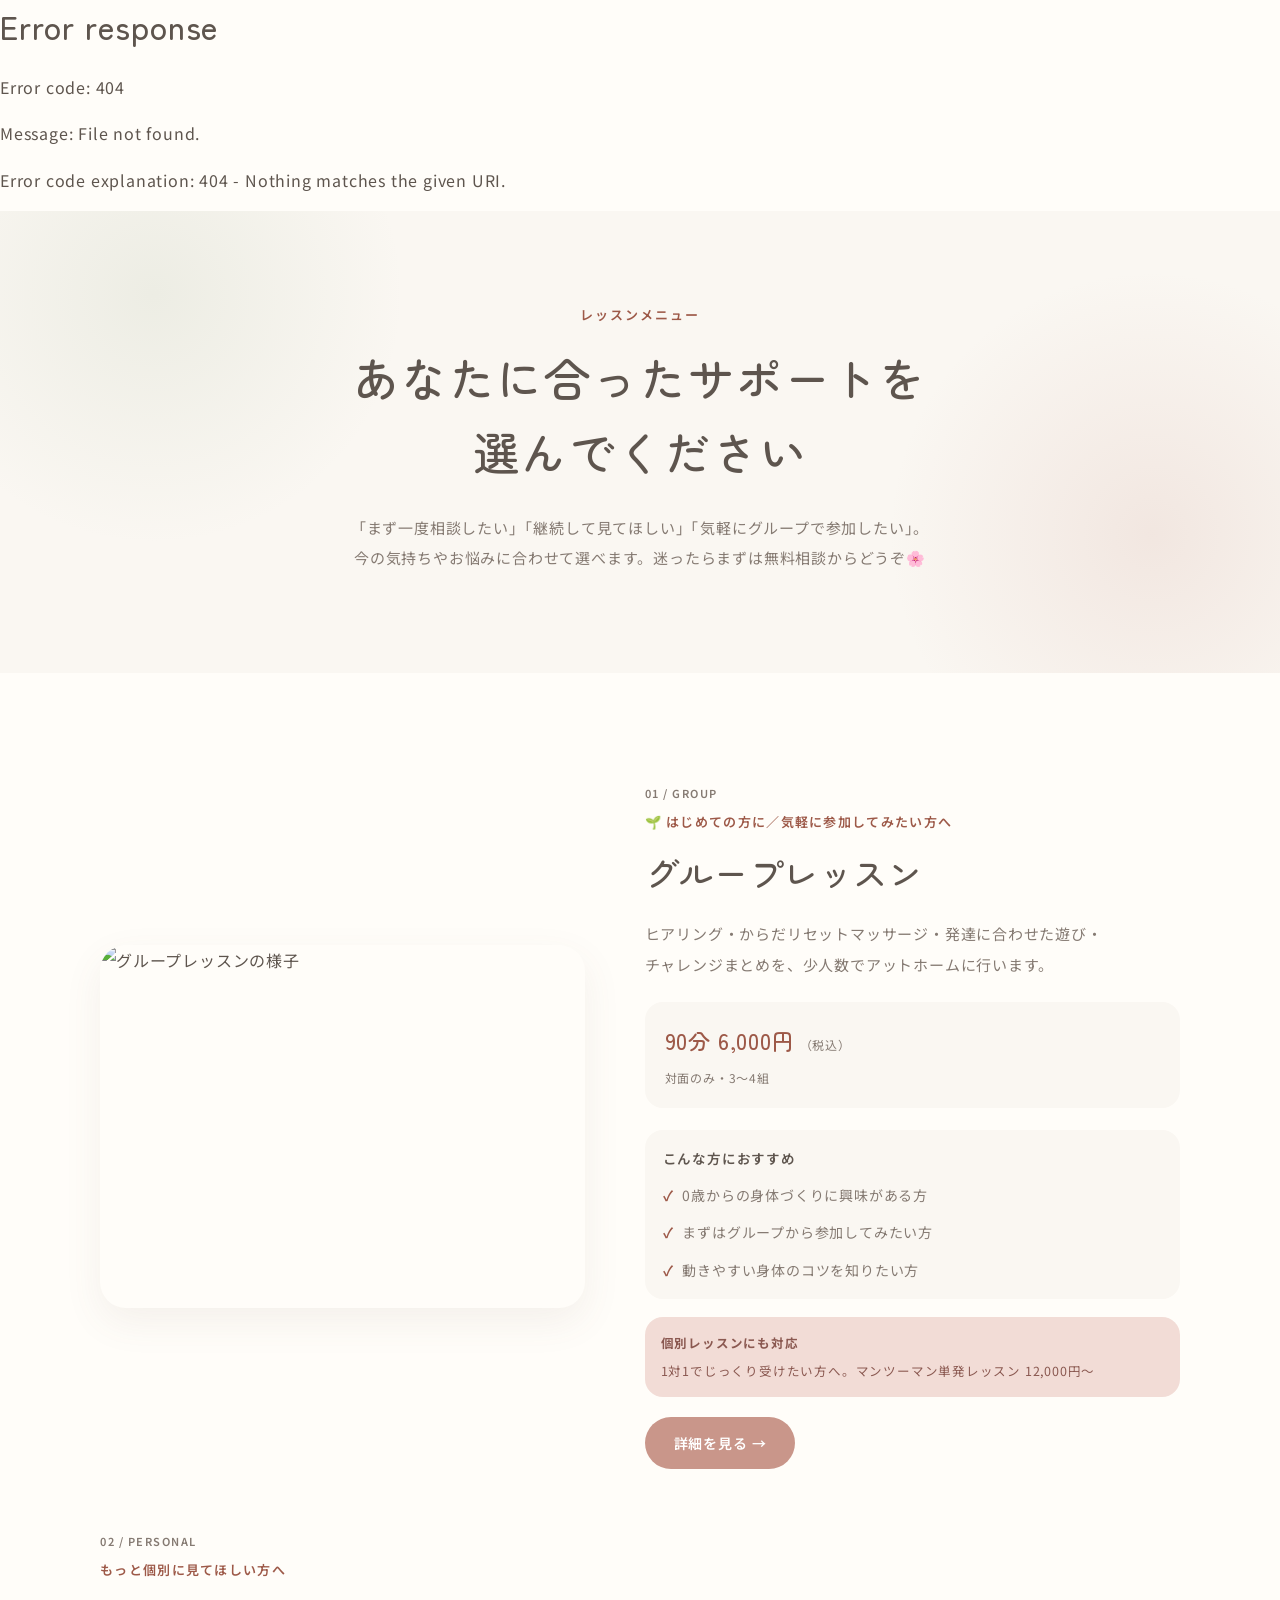
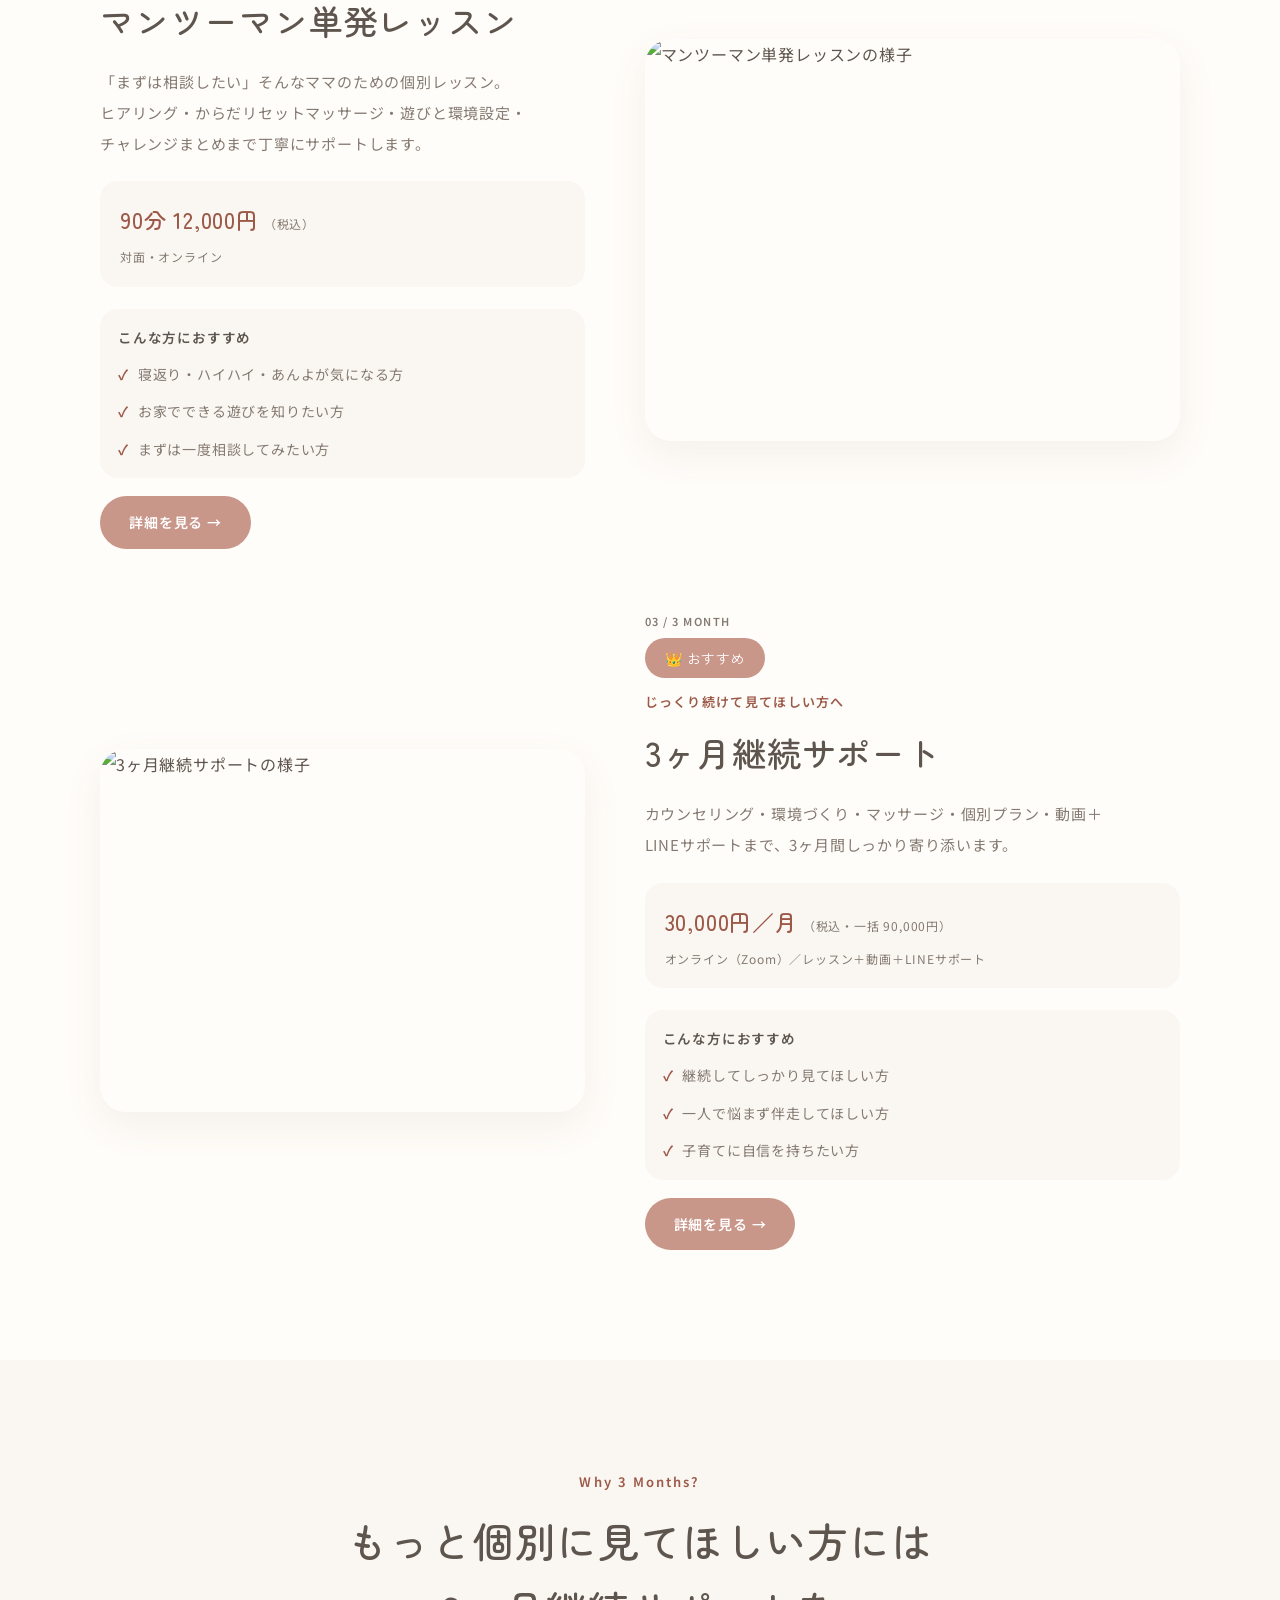
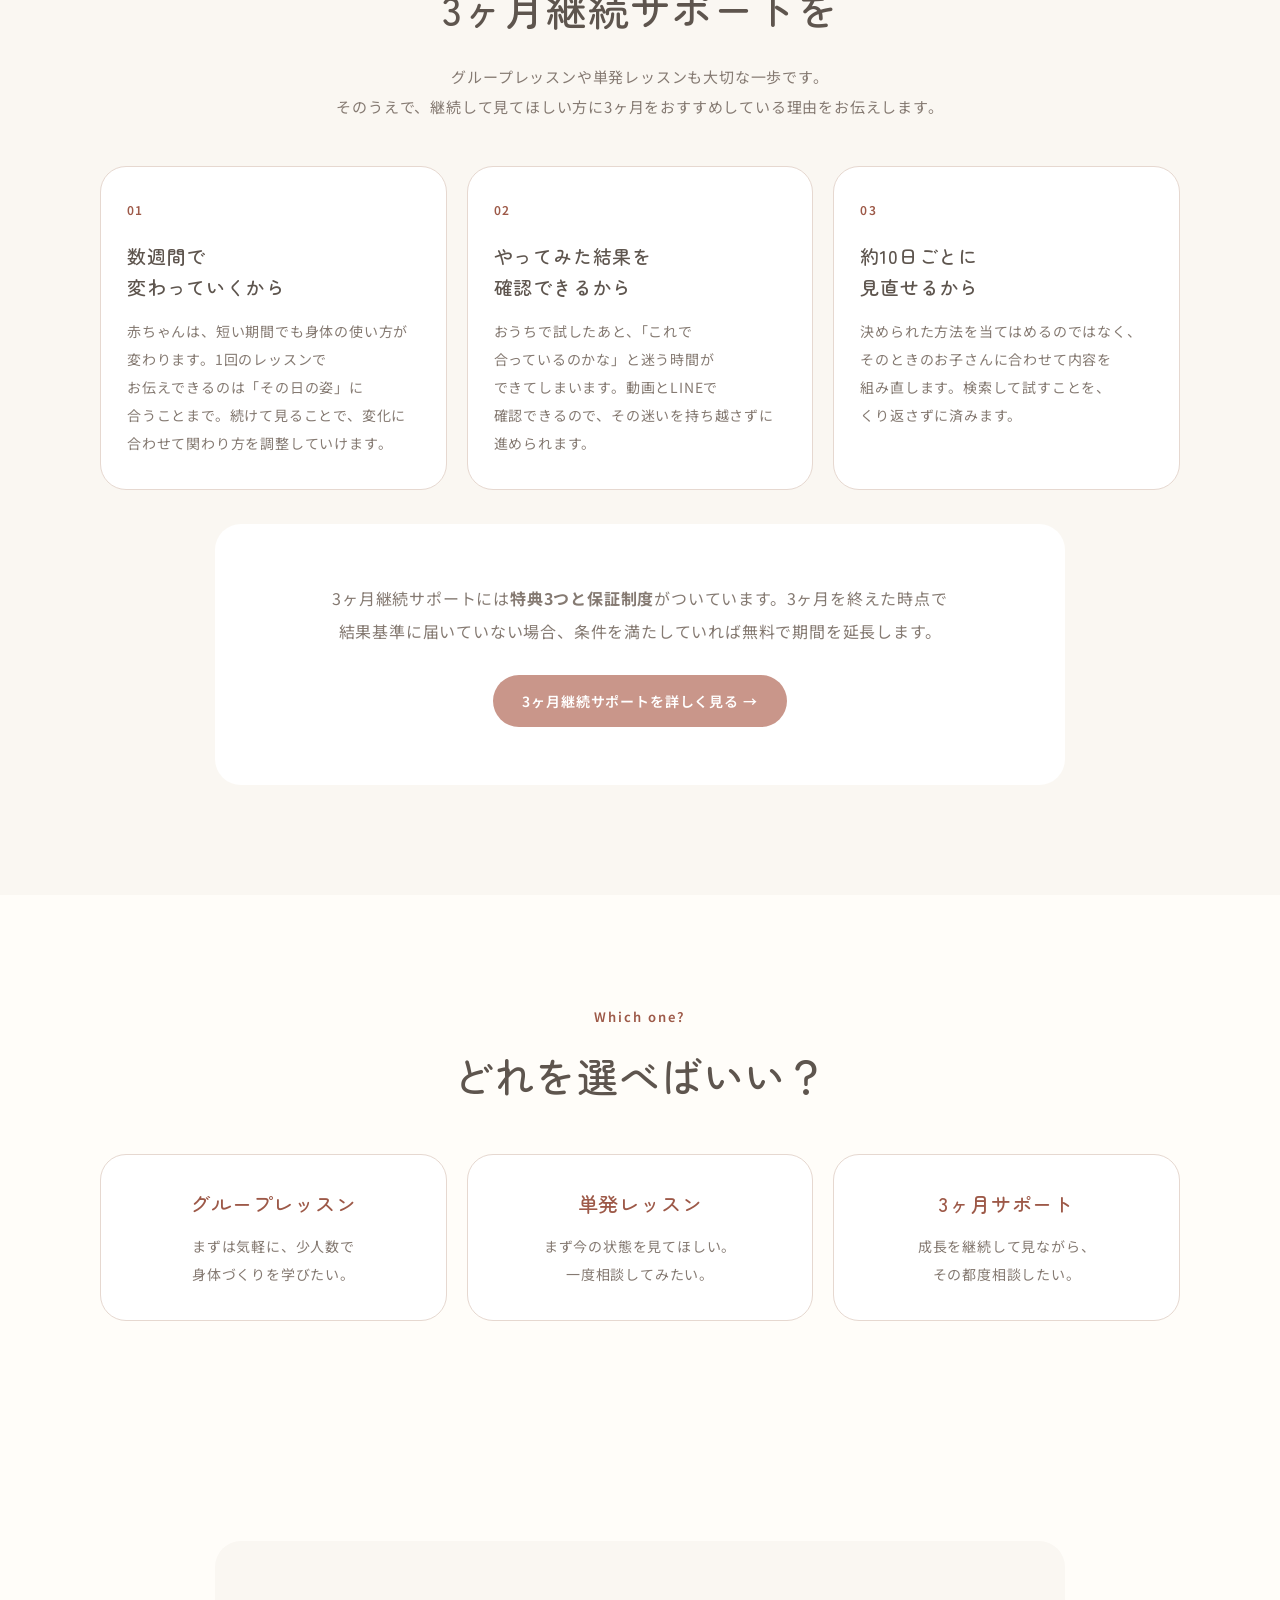
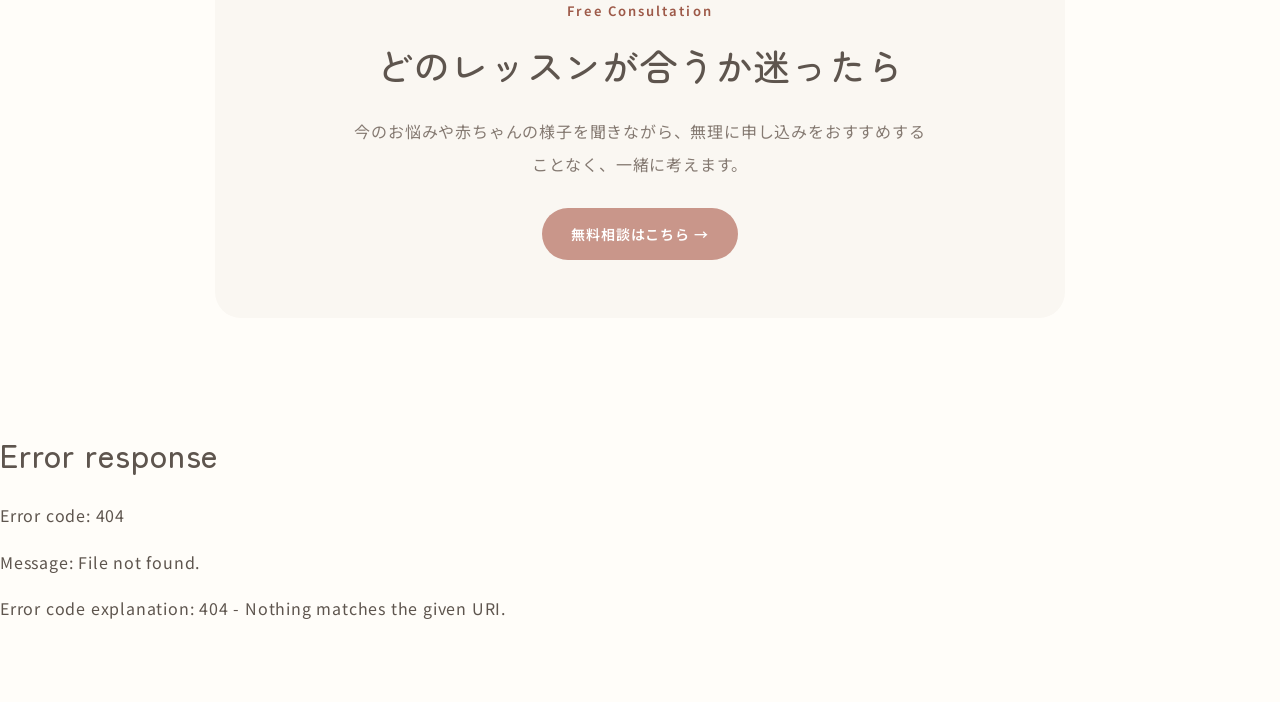
==== commit cbc82bcc: "lessons/index.htmlの「Why 3 Months」とどれを選ぶ？の導線を調整 見出しを「迷ったら3ヶ月」から「もっと個別に見てほしい方には 3ヶ月を」に変更し、グループ・単発も選択肢と" ====
--- a/lessons/index.html
+++ b/lessons/index.html
@@ -112,8 +112,8 @@
   <div class="section-inner">
     <div class="heading-center">
       <p class="section-kicker">Why 3 Months?</p>
-      <h2>迷ったら、<br>3ヶ月継続サポートを</h2>
-      <p class="page-lead" style="margin-top:20px;">単発レッスンも大切な一歩です。<br class="pc-only">そのうえで、多くのママに3ヶ月をおすすめしている理由をお伝えします。</p>
+      <h2>もっと個別に見てほしい方には<br>3ヶ月継続サポートを</h2>
+      <p class="page-lead" style="margin-top:20px;">グループレッスンや単発レッスンも大切な一歩です。<br class="pc-only">そのうえで、継続して見てほしい方に3ヶ月をおすすめしている理由をお伝えします。</p>
     </div>
 
     <div class="info-grid">
@@ -152,16 +152,16 @@
 
     <div class="choice-grid">
       <div class="choice-card">
-        <h3>3ヶ月サポート</h3>
-        <p>成長を継続して見ながら、<br>その都度相談したい。</p>
+        <h3>グループレッスン</h3>
+        <p>まずは気軽に、少人数で<br>身体づくりを学びたい。</p>
       </div>
       <div class="choice-card">
         <h3>単発レッスン</h3>
         <p>まず今の状態を見てほしい。<br>一度相談してみたい。</p>
       </div>
       <div class="choice-card">
-        <h3>グループレッスン</h3>
-        <p>まずは気軽に、少人数で<br>身体づくりを学びたい。</p>
+        <h3>3ヶ月サポート</h3>
+        <p>成長を継続して見ながら、<br>その都度相談したい。</p>
       </div>
     </div>
   </div>
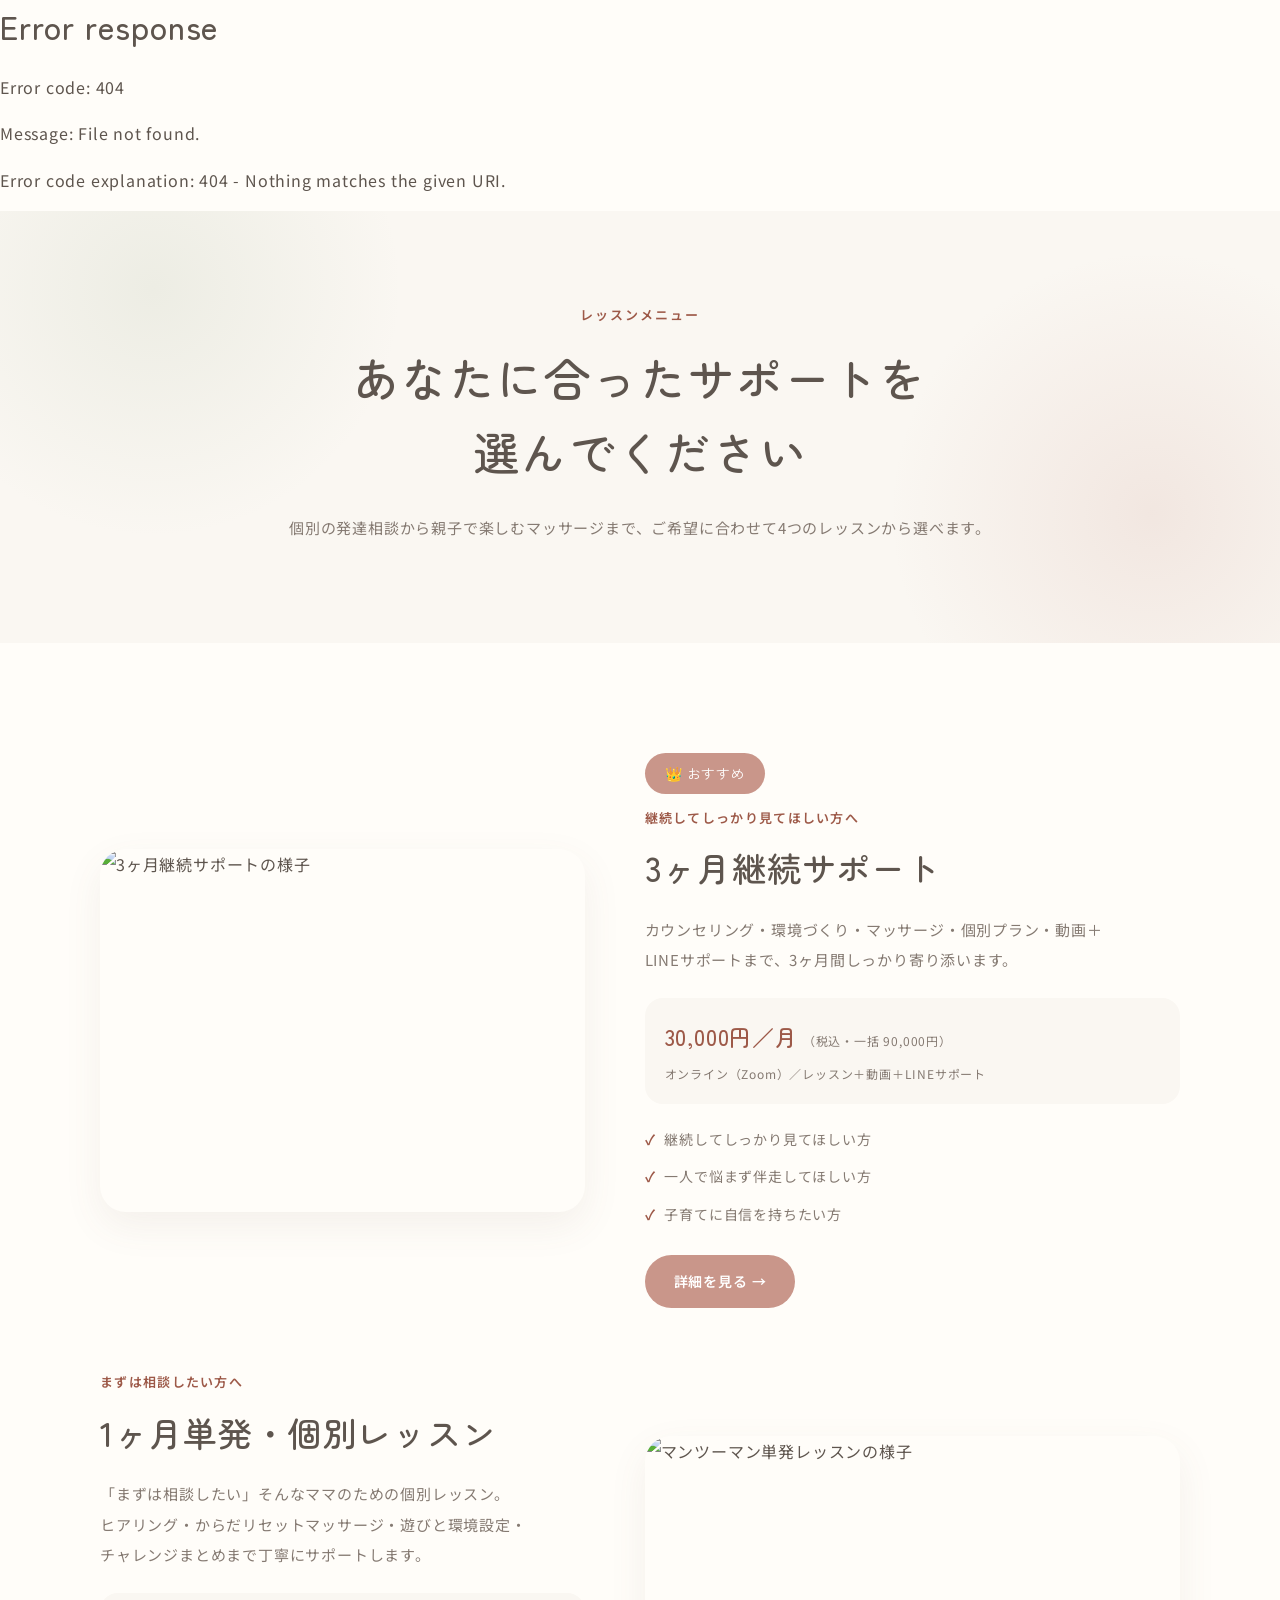
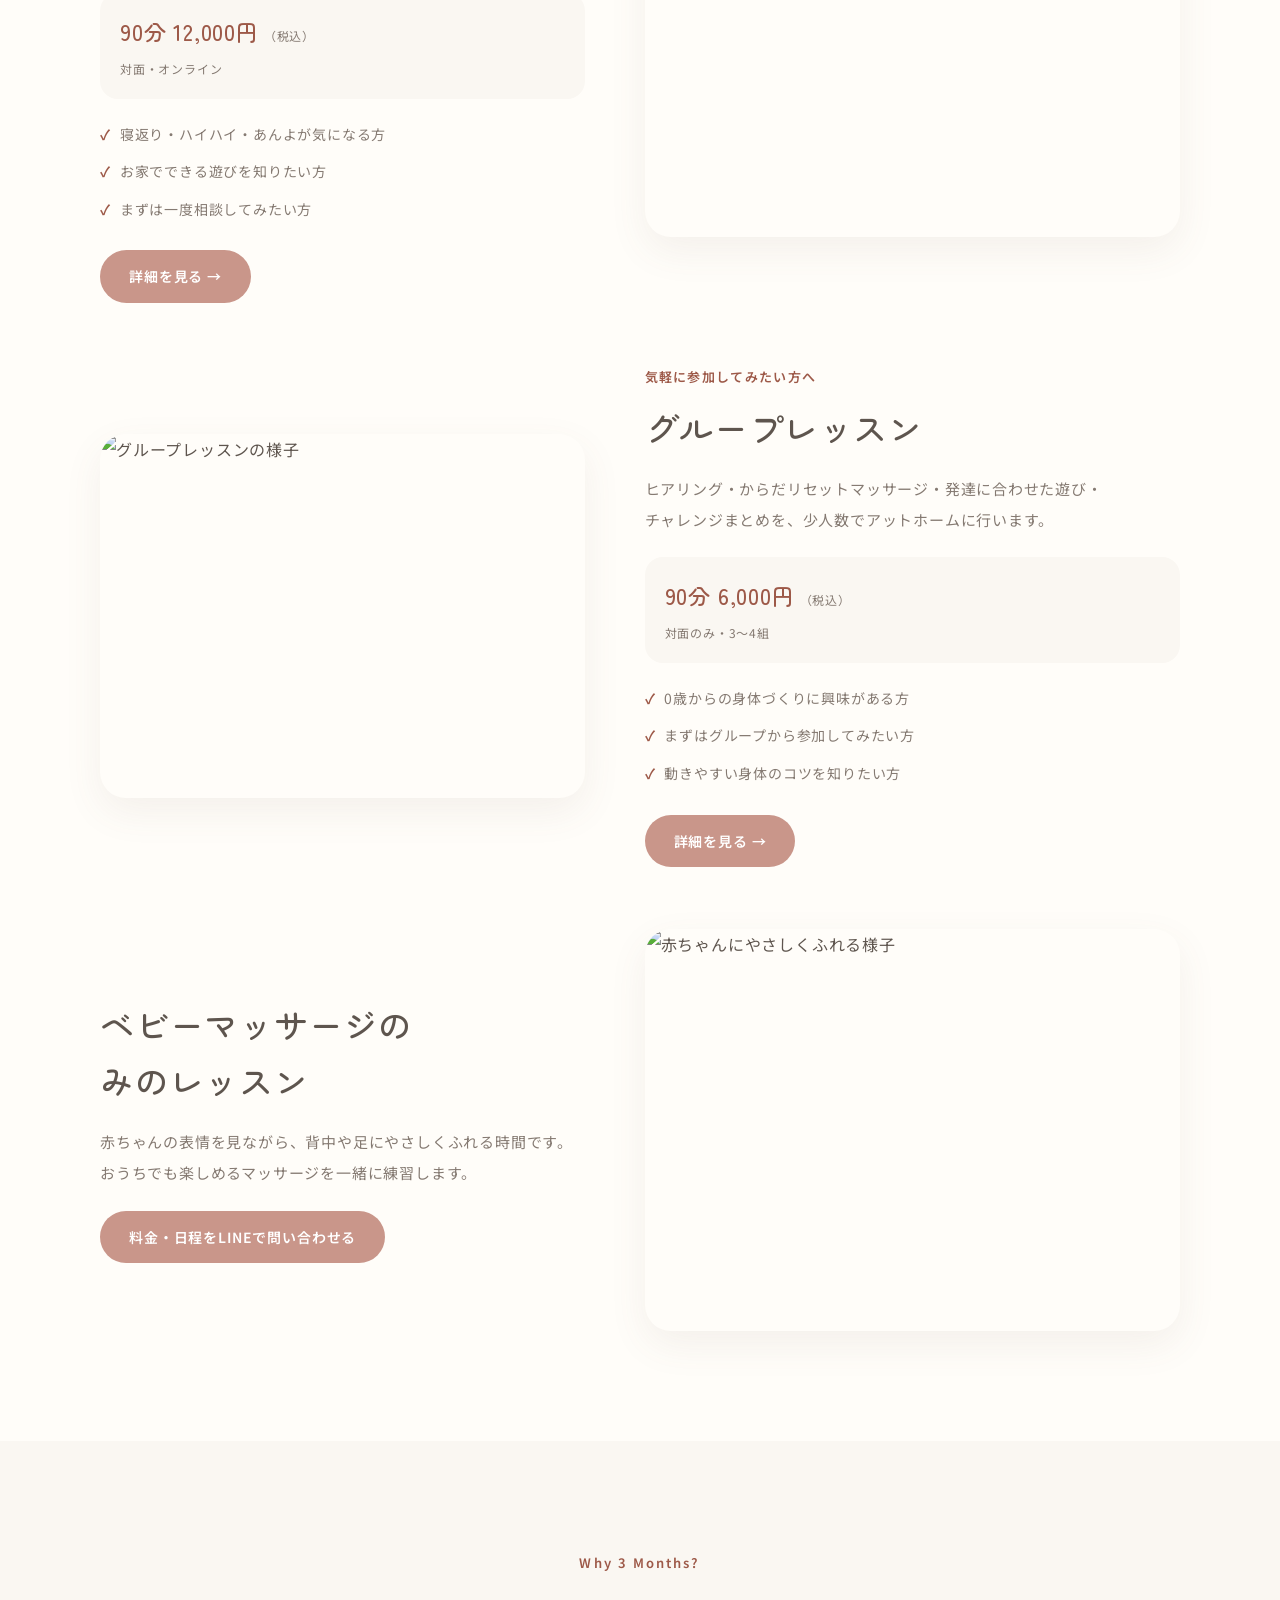
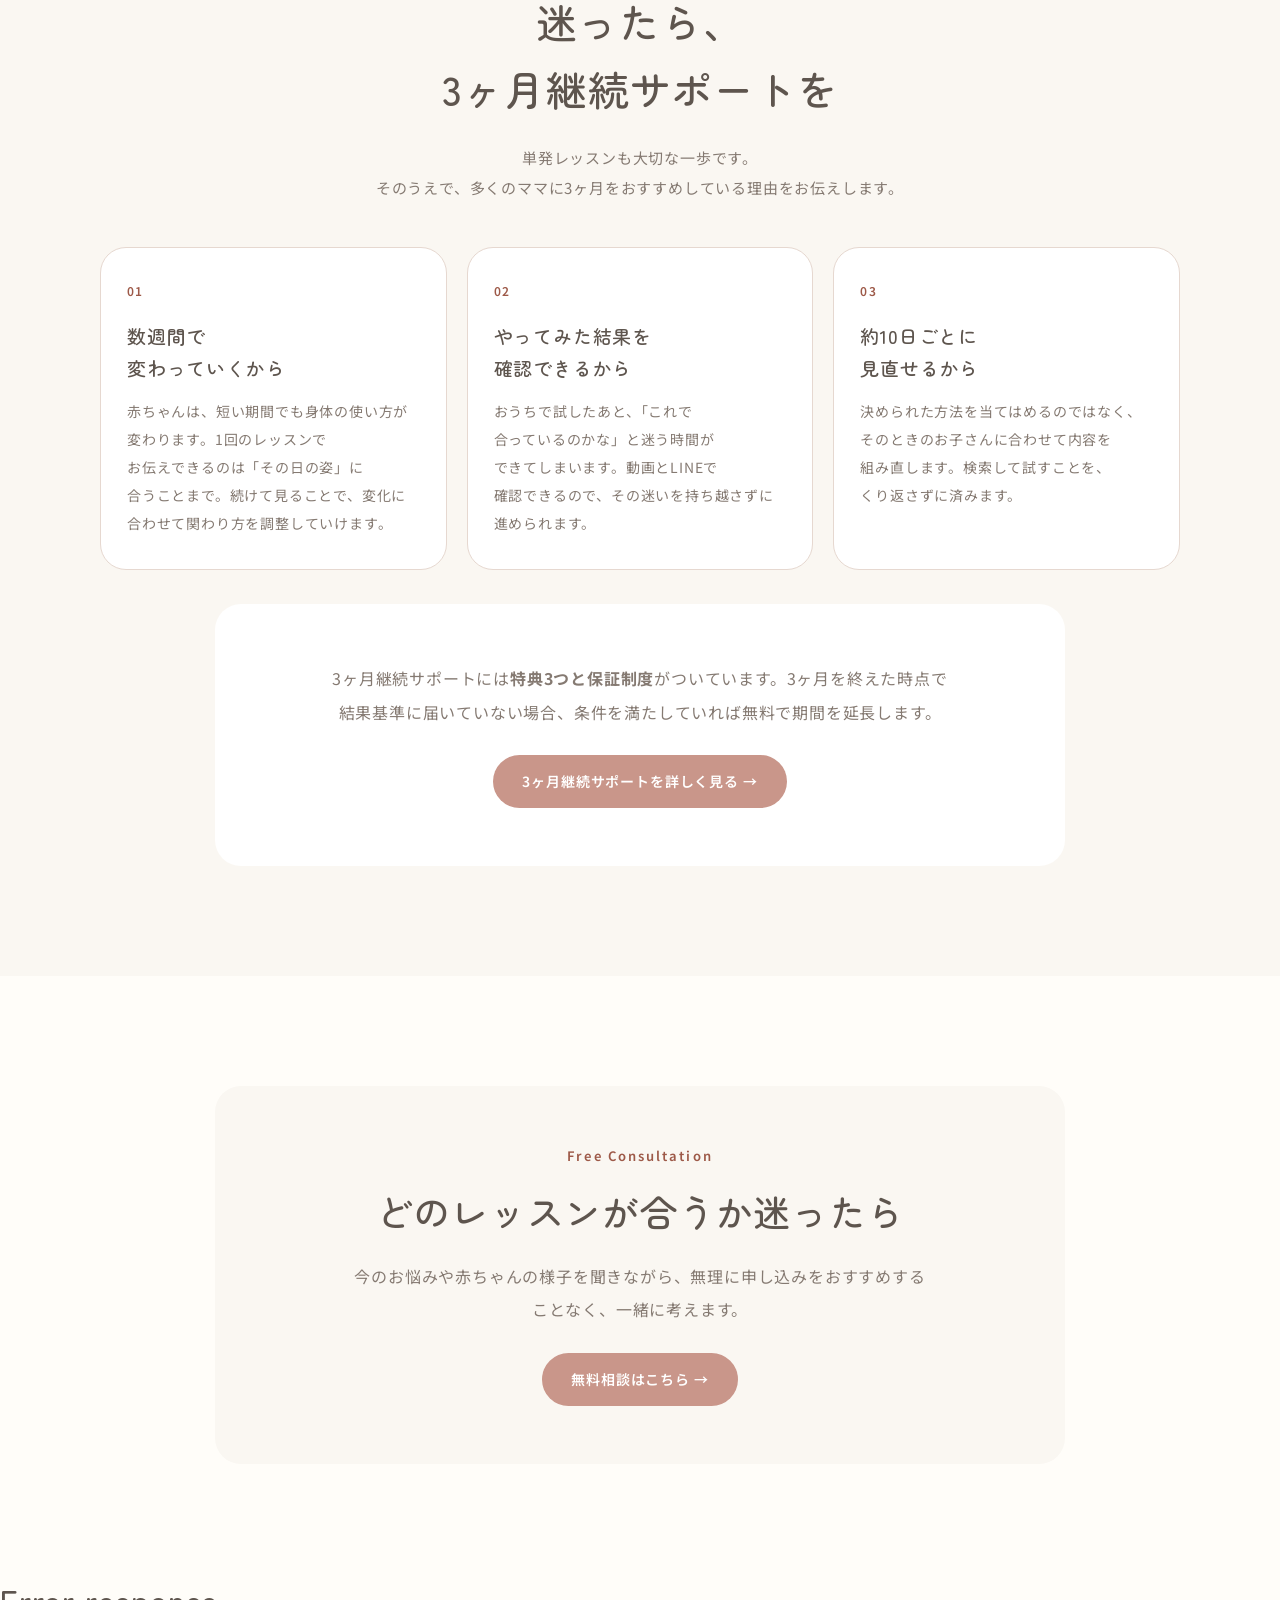
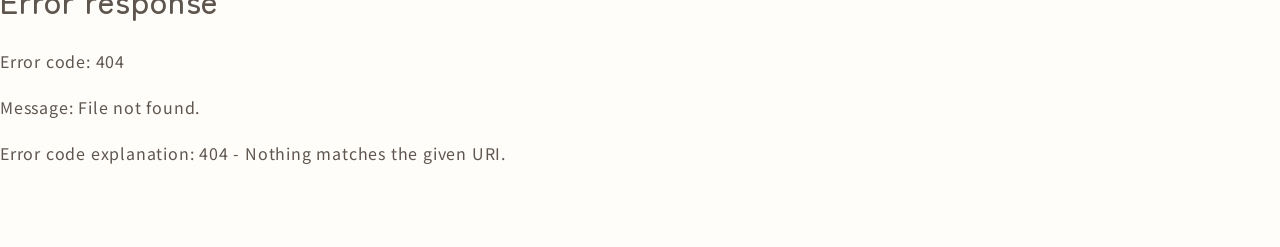
==== commit 5eb3a0e8: "親子レッスンの案内を整理 lessons/index.html" ====
--- a/lessons/index.html
+++ b/lessons/index.html
@@ -18,7 +18,7 @@
   <div class="section-inner">
     <p class="page-label">レッスンメニュー</p>
     <h1>あなたに合ったサポートを<br>選んでください</h1>
-    <p class="page-lead">「まず一度相談したい」「継続して見てほしい」「気軽にグループで参加したい」。<br>今の気持ちやお悩みに合わせて選べます。迷ったらまずは無料相談からどうぞ🌸</p>
+    <p class="page-lead">個別の発達相談から親子で楽しむマッサージまで、ご希望に合わせて4つのレッスンから選べます。</p>
   </div>
 </section>
 
@@ -27,30 +27,23 @@
 
     <article class="menu-detail-card">
       <div class="menu-image">
-        <img src="../images/photo-group.jpg" alt="グループレッスンの様子" loading="lazy">
+        <img src="../images/photo-support3m.jpg" alt="3ヶ月継続サポートの様子" loading="lazy">
       </div>
       <div class="menu-copy">
-        <p class="menu-eyebrow">01 / GROUP</p>
-        <p class="menu-label">🌱 はじめての方に／気軽に参加してみたい方へ</p>
-        <h2>グループレッスン</h2>
-        <p class="menu-description">ヒアリング・からだリセットマッサージ・発達に合わせた遊び・チャレンジまとめを、少人数でアットホームに行います。</p>
+        <p class="menu-badge">👑 おすすめ</p>
+        <p class="menu-label">継続してしっかり見てほしい方へ</p>
+        <h2>3ヶ月継続サポート</h2>
+        <p class="menu-description">カウンセリング・環境づくり・マッサージ・個別プラン・動画＋LINEサポートまで、3ヶ月間しっかり寄り添います。</p>
         <div class="menu-price">
-          <strong>90分 6,000円</strong><span>（税込）</span>
-          <small>対面のみ・3〜4組</small>
+          <strong>30,000円／月</strong><span>（税込・一括 90,000円）</span>
+          <small>オンライン（Zoom）／レッスン＋動画＋LINEサポート</small>
         </div>
-        <div class="recommend-box">
-          <p class="recommend-head">こんな方におすすめ</p>
-          <ul class="check-list">
-            <li>0歳からの身体づくりに興味がある方</li>
-            <li>まずはグループから参加してみたい方</li>
-            <li>動きやすい身体のコツを知りたい方</li>
-          </ul>
-        </div>
-        <div class="cross-sell-note">
-          <p class="ttl">個別レッスンにも対応</p>
-          <p>1対1でじっくり受けたい方へ。マンツーマン単発レッスン 12,000円〜</p>
-        </div>
-        <a class="btn btn-primary" href="group.html">詳細を見る →</a>
+        <ul class="check-list">
+          <li>継続してしっかり見てほしい方</li>
+          <li>一人で悩まず伴走してほしい方</li>
+          <li>子育てに自信を持ちたい方</li>
+        </ul>
+        <a class="btn btn-primary" href="support3m.html">詳細を見る →</a>
       </div>
     </article>
 
@@ -59,61 +52,54 @@
         <img src="../images/photo-personal.jpg" alt="マンツーマン単発レッスンの様子" loading="lazy">
       </div>
       <div class="menu-copy">
-        <p class="menu-eyebrow">02 / PERSONAL</p>
-        <p class="menu-label">もっと個別に見てほしい方へ</p>
-        <h2>マンツーマン単発レッスン</h2>
+        <p class="menu-label">まずは相談したい方へ</p>
+        <h2>1ヶ月単発・個別レッスン</h2>
         <p class="menu-description">「まずは相談したい」そんなママのための個別レッスン。ヒアリング・からだリセットマッサージ・遊びと環境設定・チャレンジまとめまで丁寧にサポートします。</p>
         <div class="menu-price">
           <strong>90分 12,000円</strong><span>（税込）</span>
           <small>対面・オンライン</small>
         </div>
-        <div class="recommend-box">
-          <p class="recommend-head">こんな方におすすめ</p>
-          <ul class="check-list">
-            <li>寝返り・ハイハイ・あんよが気になる方</li>
-            <li>お家でできる遊びを知りたい方</li>
-            <li>まずは一度相談してみたい方</li>
-          </ul>
-        </div>
+        <ul class="check-list">
+          <li>寝返り・ハイハイ・あんよが気になる方</li>
+          <li>お家でできる遊びを知りたい方</li>
+          <li>まずは一度相談してみたい方</li>
+        </ul>
         <a class="btn btn-primary" href="personal.html">詳細を見る →</a>
       </div>
     </article>
 
     <article class="menu-detail-card">
       <div class="menu-image">
-        <img src="../images/photo-support3m.jpg" alt="3ヶ月継続サポートの様子" loading="lazy">
+        <img src="../images/photo-group.jpg" alt="グループレッスンの様子" loading="lazy">
       </div>
       <div class="menu-copy">
-        <p class="menu-eyebrow">03 / 3 MONTH</p>
-        <p class="menu-badge">👑 おすすめ</p>
-        <p class="menu-label">じっくり続けて見てほしい方へ</p>
-        <h2>3ヶ月継続サポート</h2>
-        <p class="menu-description">カウンセリング・環境づくり・マッサージ・個別プラン・動画＋LINEサポートまで、3ヶ月間しっかり寄り添います。</p>
+        <p class="menu-label">気軽に参加してみたい方へ</p>
+        <h2>グループレッスン</h2>
+        <p class="menu-description">ヒアリング・からだリセットマッサージ・発達に合わせた遊び・チャレンジまとめを、少人数でアットホームに行います。</p>
         <div class="menu-price">
-          <strong>30,000円／月</strong><span>（税込・一括 90,000円）</span>
-          <small>オンライン（Zoom）／レッスン＋動画＋LINEサポート</small>
+          <strong>90分 6,000円</strong><span>（税込）</span>
+          <small>対面のみ・3〜4組</small>
         </div>
-        <div class="recommend-box">
-          <p class="recommend-head">こんな方におすすめ</p>
-          <ul class="check-list">
-            <li>継続してしっかり見てほしい方</li>
-            <li>一人で悩まず伴走してほしい方</li>
-            <li>子育てに自信を持ちたい方</li>
-          </ul>
-        </div>
-        <a class="btn btn-primary" href="support3m.html">詳細を見る →</a>
+        <ul class="check-list">
+          <li>0歳からの身体づくりに興味がある方</li>
+          <li>まずはグループから参加してみたい方</li>
+          <li>動きやすい身体のコツを知りたい方</li>
+        </ul>
+        <a class="btn btn-primary" href="group.html">詳細を見る →</a>
       </div>
     </article>
-
+    <article class="menu-detail-card reverse" id="massage">
+      <div class="menu-image"><img src="../images/photo-babymassage.jpg" alt="赤ちゃんにやさしくふれる様子" loading="lazy"></div>
+      <div class="menu-copy"><h2>ベビーマッサージのみのレッスン</h2><p class="menu-description">赤ちゃんの表情を見ながら、背中や足にやさしくふれる時間です。おうちでも楽しめるマッサージを一緒に練習します。</p><a class="btn btn-primary" href="https://hpjouynr.autosns.app/line">料金・日程をLINEで問い合わせる</a></div>
+    </article>
   </div>
 </section>
-
 <section class="tone-soft">
   <div class="section-inner">
     <div class="heading-center">
       <p class="section-kicker">Why 3 Months?</p>
-      <h2>もっと個別に見てほしい方には<br>3ヶ月継続サポートを</h2>
-      <p class="page-lead" style="margin-top:20px;">グループレッスンや単発レッスンも大切な一歩です。<br class="pc-only">そのうえで、継続して見てほしい方に3ヶ月をおすすめしている理由をお伝えします。</p>
+      <h2>迷ったら、<br>3ヶ月継続サポートを</h2>
+      <p class="page-lead" style="margin-top:20px;">単発レッスンも大切な一歩です。<br class="pc-only">そのうえで、多くのママに3ヶ月をおすすめしている理由をお伝えします。</p>
     </div>
 
     <div class="info-grid">
@@ -143,29 +129,7 @@
   </div>
 </section>
 
-<section>
-  <div class="section-inner">
-    <div class="heading-center">
-      <p class="section-kicker">Which one?</p>
-      <h2>どれを選べばいい？</h2>
-    </div>
 
-    <div class="choice-grid">
-      <div class="choice-card">
-        <h3>グループレッスン</h3>
-        <p>まずは気軽に、少人数で<br>身体づくりを学びたい。</p>
-      </div>
-      <div class="choice-card">
-        <h3>単発レッスン</h3>
-        <p>まず今の状態を見てほしい。<br>一度相談してみたい。</p>
-      </div>
-      <div class="choice-card">
-        <h3>3ヶ月サポート</h3>
-        <p>成長を継続して見ながら、<br>その都度相談したい。</p>
-      </div>
-    </div>
-  </div>
-</section>
 
 <section>
   <div class="section-inner">
--- a/css/style.css
+++ b/css/style.css
@@ -589,8 +589,7 @@
   color: var(--color-primary-dark);
 }
 
-/* ---------- 「こんなお悩みはありませんか？」セクション ----------
-   公開中のWixサイトに合わせたチェックリスト形式             */
+/* ---------- 「こんなお悩みはありませんか？」セクション ---------- */
 
 .worry-section {
   background: #fdfcfa;
@@ -600,6 +599,7 @@
   max-width: 860px;
   margin: 0 auto;
   display: grid;
+  grid-template-columns: repeat(2, minmax(0, 1fr));
   gap: 13px;
 }
 
@@ -607,27 +607,19 @@
   display: flex;
   align-items: center;
   gap: 16px;
-  padding: 20px 24px;
+  padding: 12px 20px;
   background: var(--color-bg-card);
   border: 1px solid #f0e2dd;
   border-radius: var(--radius-md);
   font-size: 16px;
-  line-height: 1.8;
-}
-
-/* 丸いチェックマーク */
-.worry-item::before {
-  content: "✓";
+  line-height: 1.65;
+}
+
+.worry-illustration {
   flex: none;
-  width: 34px;
-  height: 34px;
-  display: grid;
-  place-items: center;
-  border-radius: 50%;
-  background: #f5e6e2;
-  color: var(--color-primary-dark);
-  font-size: 14px;
-  font-weight: 700;
+  width: 72px;
+  height: 72px;
+  object-fit: contain;
 }
 
 /* 締めのメッセージ（サブカラーの帯） */
@@ -652,16 +644,19 @@
 }
 
 @media (max-width: 620px) {
+  .worry-list {
+    grid-template-columns: minmax(0, 1fr);
+    gap: 9px;
+  }
+
   .worry-item {
-    gap: 13px;
-    padding: 17px 18px;
-    font-size: 15px;
-  }
-
-  .worry-item::before {
-    width: 29px;
-    height: 29px;
-    font-size: 13px;
+    gap: 12px;
+    padding: 9px 14px;
+  }
+
+  .worry-illustration {
+    width: 58px;
+    height: 58px;
   }
 
   .worry-note {
@@ -1897,14 +1892,6 @@
   object-fit: cover;
   border-radius: var(--radius-lg);
   box-shadow: var(--shadow-card);
-}
-
-.menu-eyebrow {
-  margin: 0 0 6px;
-  color: var(--color-text-soft);
-  font-size: 11px;
-  font-weight: 600;
-  letter-spacing: 0.14em;
 }
 
 .menu-label {
@@ -2387,43 +2374,6 @@
 /* メニューごとのボタン色（Wixに合わせる） */
 .plan-card .btn-sage { background: var(--color-sage); color: #fff; }
 .plan-card .btn-tan  { background: #c6b79d; color: #fff; }
-
-/* カード上部の番号ラベル（例：01 / GROUP） */
-.card-eyebrow {
-  margin: 0 0 6px;
-  color: var(--color-text-soft);
-  font-size: 11px;
-  font-weight: 600;
-  letter-spacing: 0.14em;
-}
-.plan-card .card-eyebrow { align-self: center; text-align: center; }
-
-/* 「こんな方におすすめ」ボックス（プランカード・レッスン詳細カード共通） */
-.recommend-box {
-  margin: 4px 0 18px;
-  padding: 16px 18px;
-  background: var(--color-bg);
-  border-radius: var(--radius-md);
-}
-.recommend-box .recommend-head {
-  margin: 0 0 10px;
-  font-weight: 600;
-  font-size: 13.5px;
-}
-.recommend-box ul,
-.recommend-box .check-list { margin-bottom: 0; }
-
-/* 他コースへの案内ボックス */
-.cross-sell-note {
-  margin: 0 0 20px;
-  padding: 14px 16px;
-  background: var(--color-pink-tag);
-  border-radius: var(--radius-md);
-  font-size: 12.5px;
-  color: var(--color-pink-tag-text);
-}
-.cross-sell-note .ttl { margin: 0 0 4px; font-weight: 700; }
-.cross-sell-note p { margin: 0; }
 
 /* ---------- コース比較表 ---------- */
 
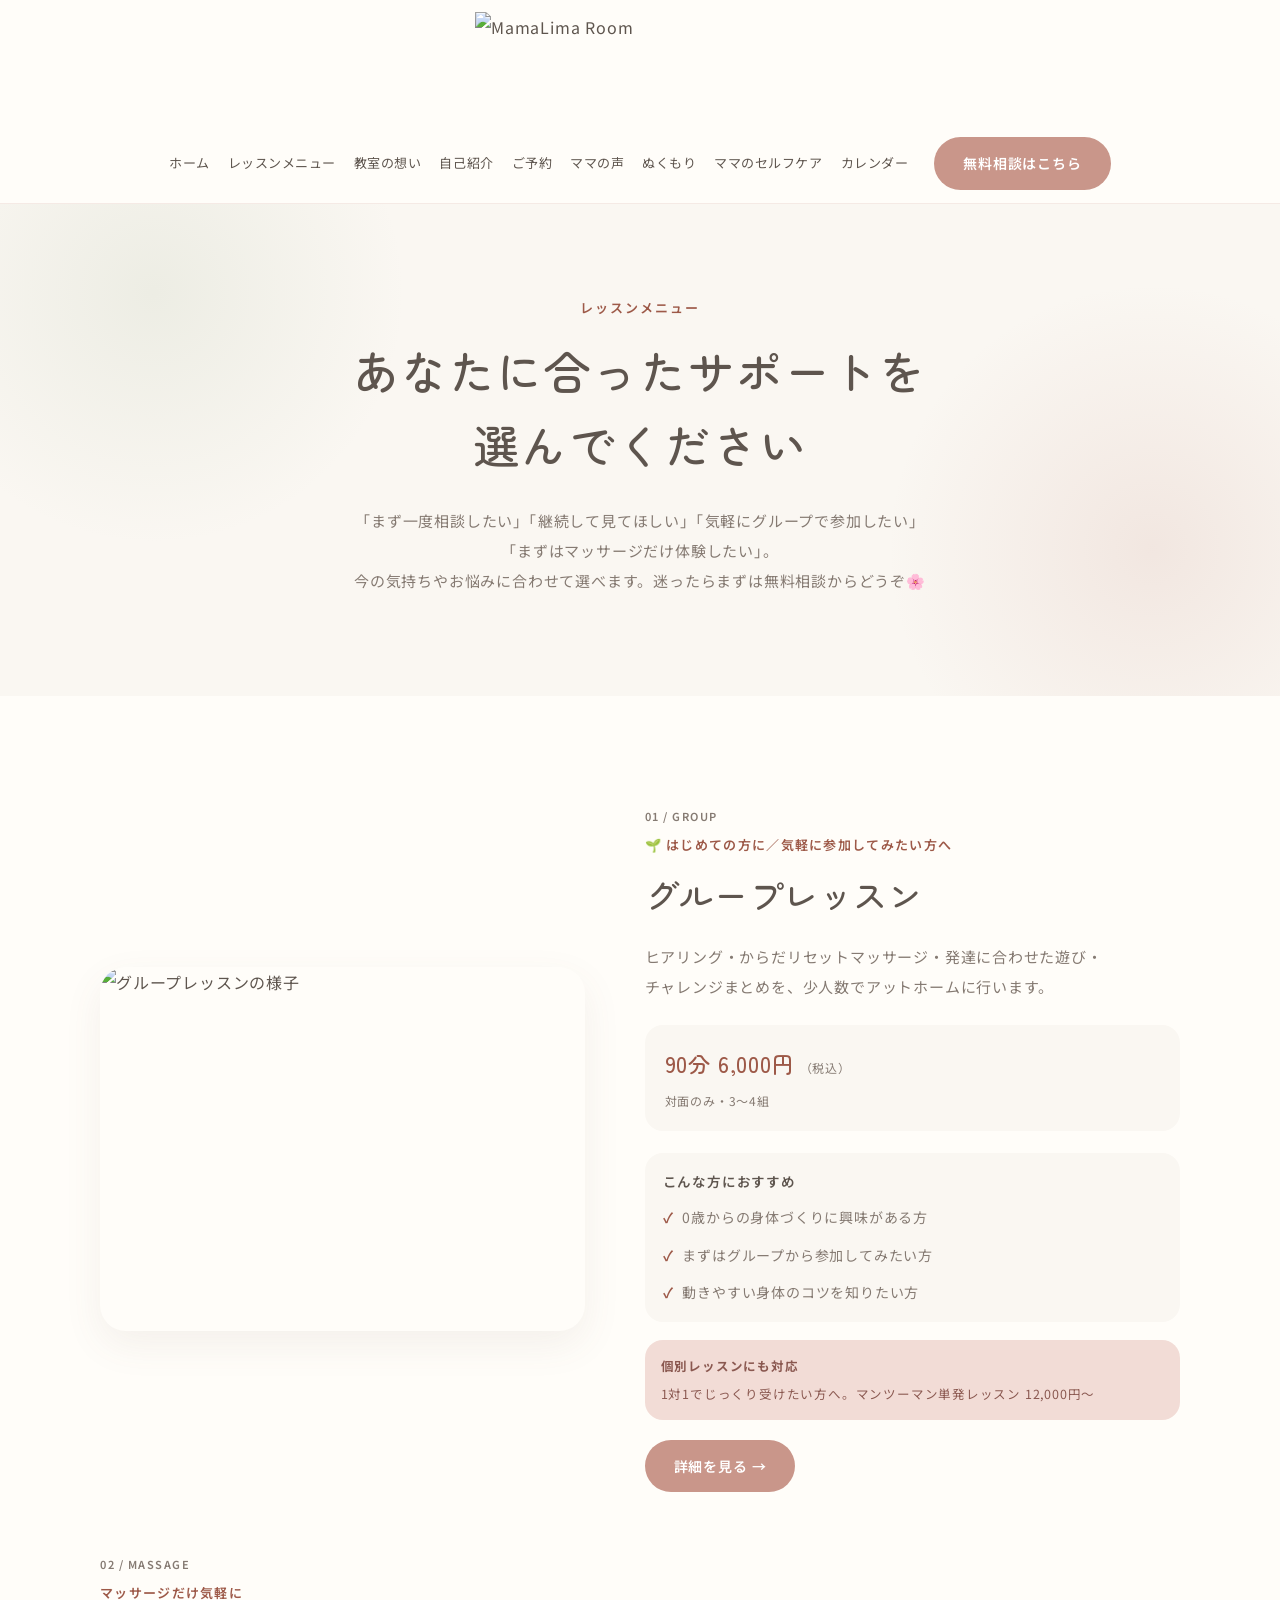
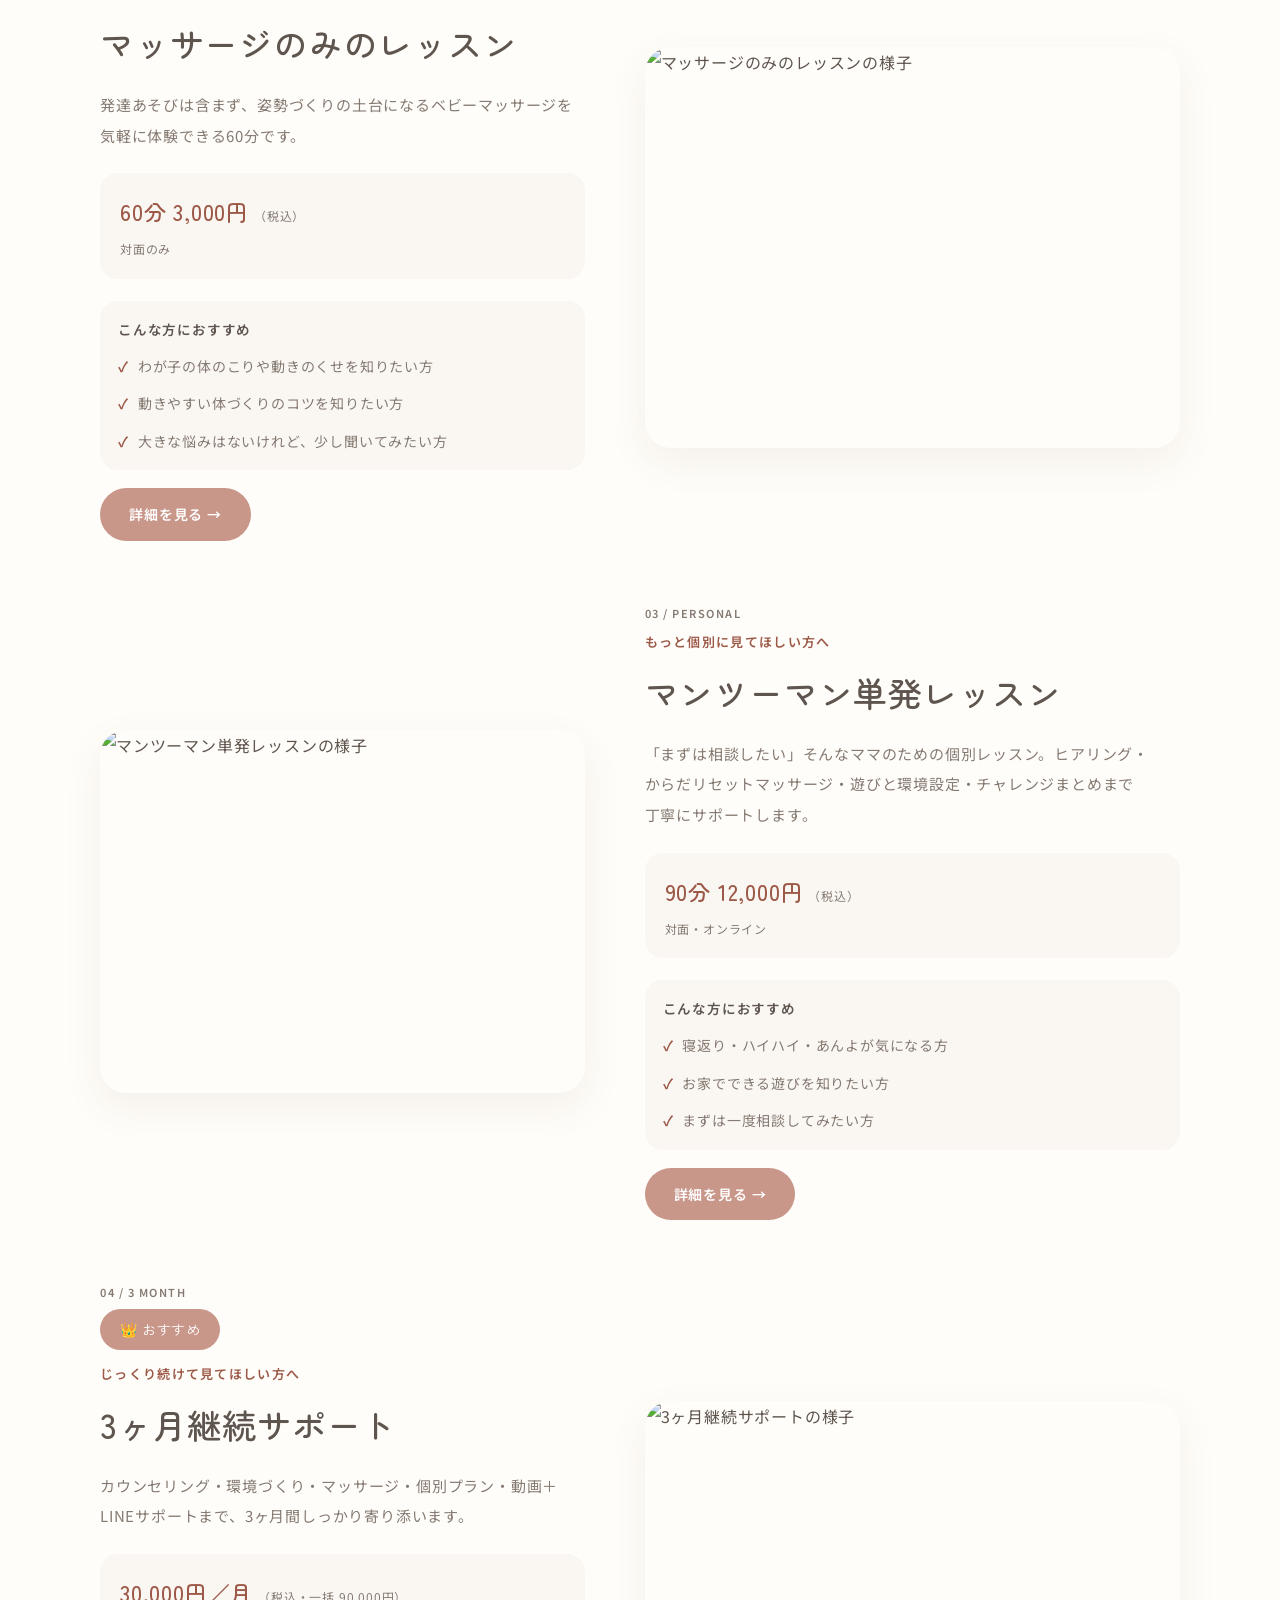
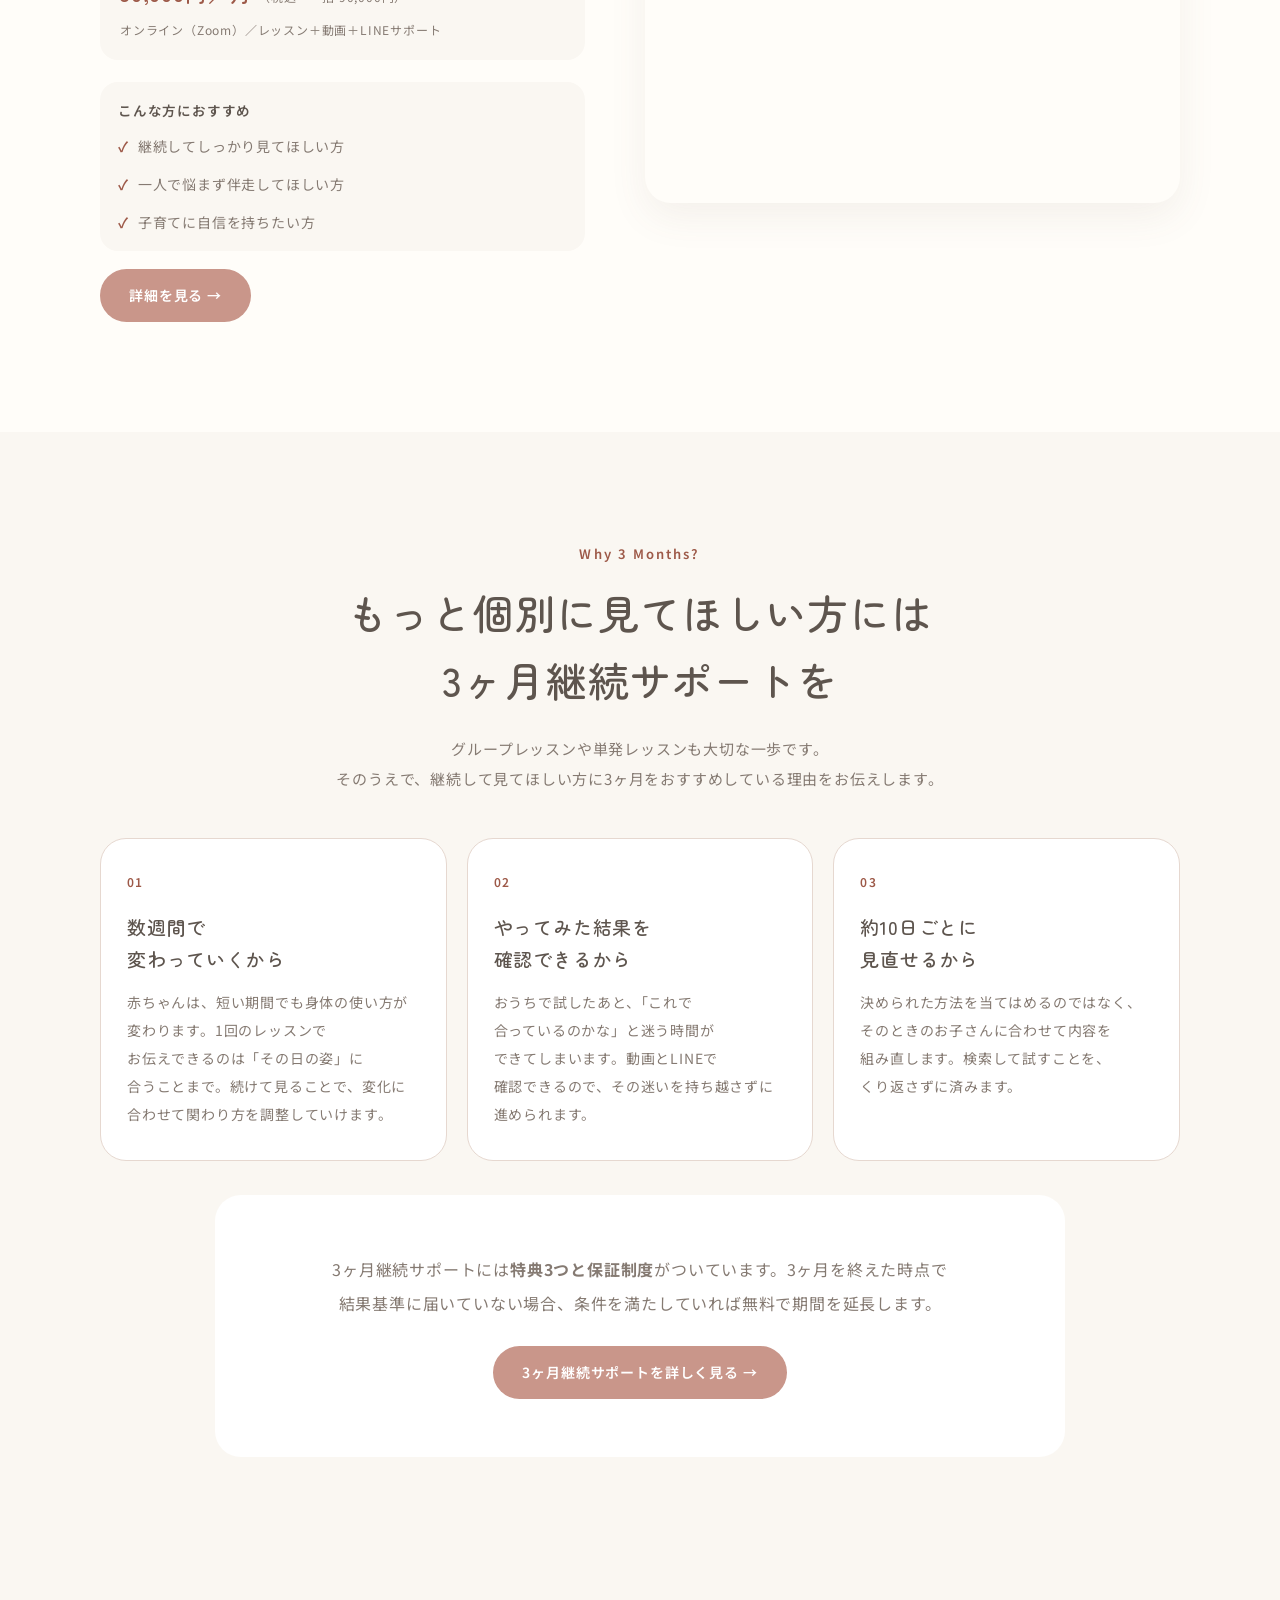
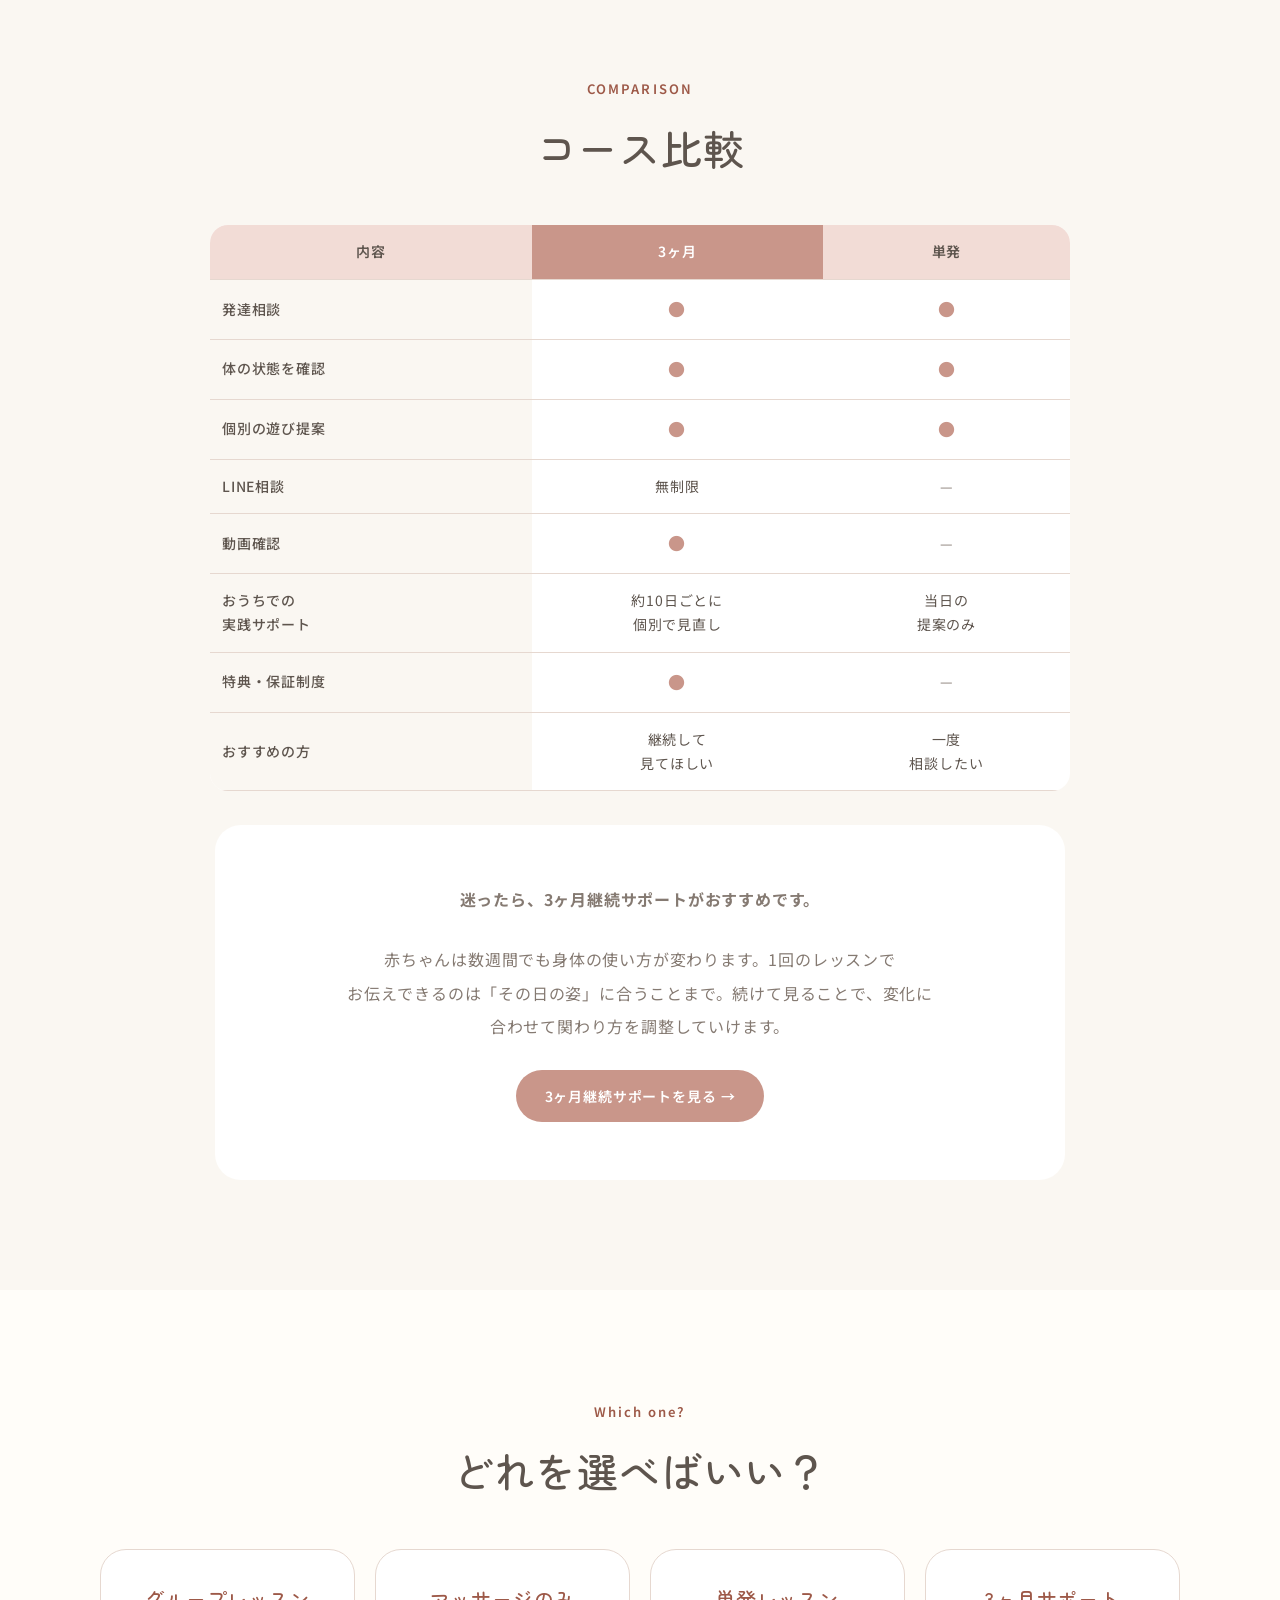
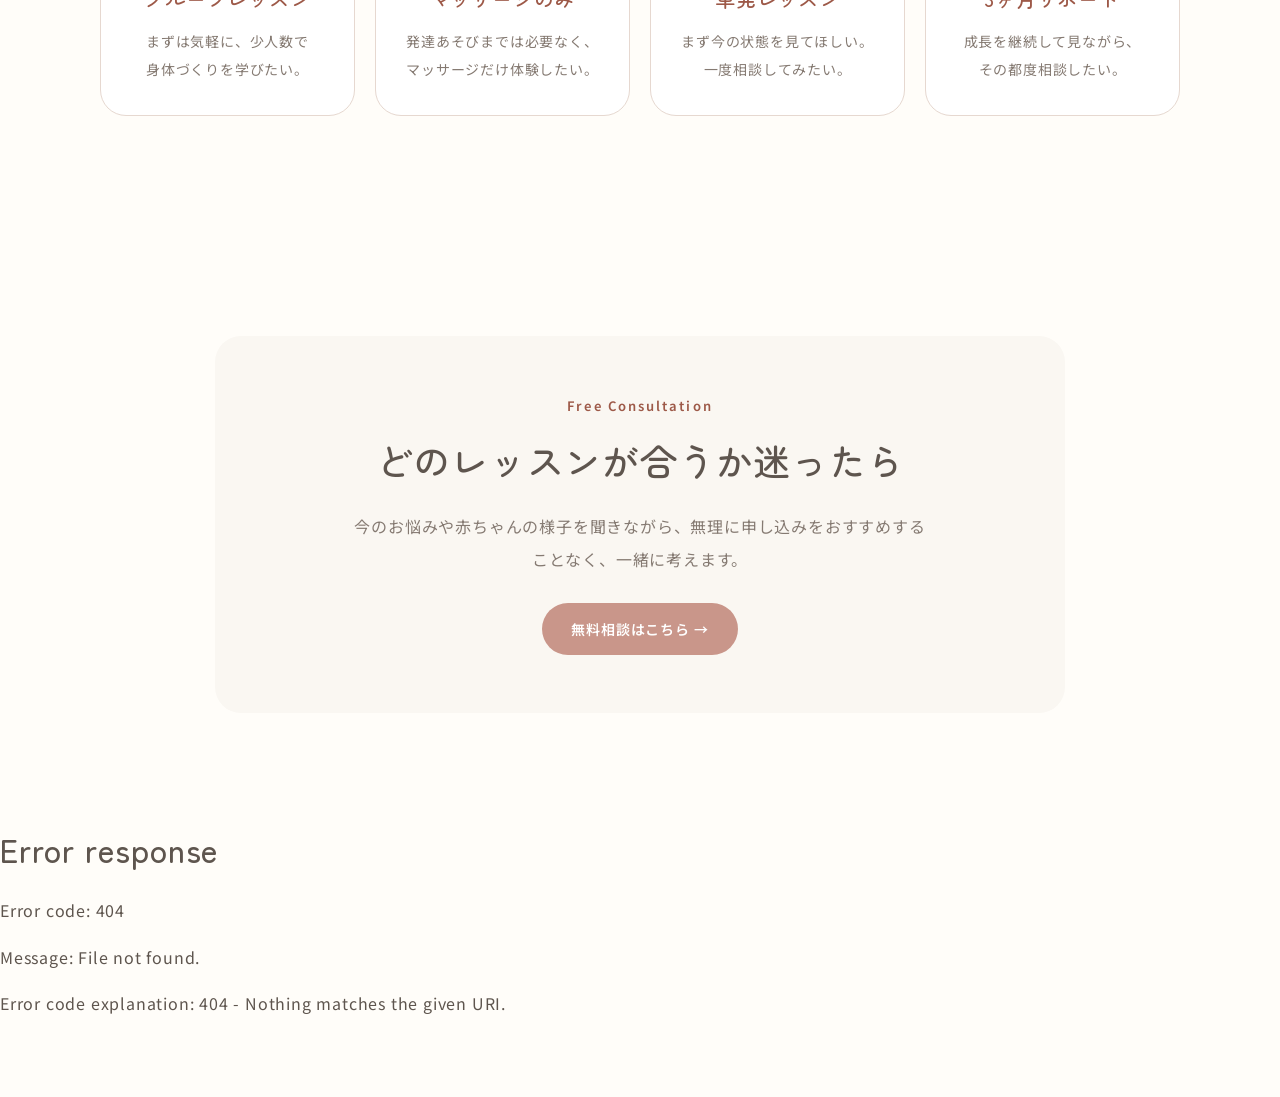
==== commit 34f0eae8: "「マッサージのみのレッスン」を新設、ホームとメニューの構成を変更 新しいレッスン「マッサージのみのレッスン」（60分・3,000円・対面のみ・ 発達あそびは含まずベビーマッサージのみ）を追加。  - " ====
--- a/lessons/index.html
+++ b/lessons/index.html
@@ -5,7 +5,7 @@
 <meta name="viewport" content="width=device-width, initial-scale=1">
 <link rel="icon" type="image/png" href="../images/logo-mark.png">
 <title>レッスンメニュー | MamaLima Room</title>
-<meta name="description" content="マンツーマン単発レッスン・3ヶ月継続サポート・グループレッスン。今の気持ちやお悩みに合わせて選べます。">
+<meta name="description" content="グループレッスン・マッサージのみのレッスン・マンツーマン単発レッスン・3ヶ月継続サポート。今の気持ちやお悩みに合わせて選べます。">
 <link rel="preconnect" href="https://fonts.googleapis.com">
 <link rel="preconnect" href="https://fonts.gstatic.com" crossorigin>
 <link href="https://fonts.googleapis.com/css2?family=Noto+Sans+JP:wght@300;400;500;600&family=Zen+Maru+Gothic:wght@400;500;700&display=swap" rel="stylesheet">
@@ -18,7 +18,7 @@
   <div class="section-inner">
     <p class="page-label">レッスンメニュー</p>
     <h1>あなたに合ったサポートを<br>選んでください</h1>
-    <p class="page-lead">個別の発達相談から親子で楽しむマッサージまで、ご希望に合わせて4つのレッスンから選べます。</p>
+    <p class="page-lead">「まず一度相談したい」「継続して見てほしい」「気軽にグループで参加したい」「まずはマッサージだけ体験したい」。<br>今の気持ちやお悩みに合わせて選べます。迷ったらまずは無料相談からどうぞ🌸</p>
   </div>
 </section>
 
@@ -27,79 +27,118 @@
 
     <article class="menu-detail-card">
       <div class="menu-image">
+        <img src="../images/photo-group.jpg" alt="グループレッスンの様子" loading="lazy">
+      </div>
+      <div class="menu-copy">
+        <p class="menu-eyebrow">01 / GROUP</p>
+        <p class="menu-label">🌱 はじめての方に／気軽に参加してみたい方へ</p>
+        <h2>グループレッスン</h2>
+        <p class="menu-description">ヒアリング・からだリセットマッサージ・発達に合わせた遊び・チャレンジまとめを、少人数でアットホームに行います。</p>
+        <div class="menu-price">
+          <strong>90分 6,000円</strong><span>（税込）</span>
+          <small>対面のみ・3〜4組</small>
+        </div>
+        <div class="recommend-box">
+          <p class="recommend-head">こんな方におすすめ</p>
+          <ul class="check-list">
+            <li>0歳からの身体づくりに興味がある方</li>
+            <li>まずはグループから参加してみたい方</li>
+            <li>動きやすい身体のコツを知りたい方</li>
+          </ul>
+        </div>
+        <div class="cross-sell-note">
+          <p class="ttl">個別レッスンにも対応</p>
+          <p>1対1でじっくり受けたい方へ。マンツーマン単発レッスン 12,000円〜</p>
+        </div>
+        <a class="btn btn-primary" href="group.html">詳細を見る →</a>
+      </div>
+    </article>
+
+    <article class="menu-detail-card reverse">
+      <div class="menu-image">
+        <img src="../images/photo-babymassage.jpg" alt="マッサージのみのレッスンの様子" loading="lazy">
+      </div>
+      <div class="menu-copy">
+        <p class="menu-eyebrow">02 / MASSAGE</p>
+        <p class="menu-label">マッサージだけ気軽に</p>
+        <h2>マッサージのみのレッスン</h2>
+        <p class="menu-description">発達あそびは含まず、姿勢づくりの土台になるベビーマッサージを気軽に体験できる60分です。</p>
+        <div class="menu-price">
+          <strong>60分 3,000円</strong><span>（税込）</span>
+          <small>対面のみ</small>
+        </div>
+        <div class="recommend-box">
+          <p class="recommend-head">こんな方におすすめ</p>
+          <ul class="check-list">
+            <li>わが子の体のこりや動きのくせを知りたい方</li>
+            <li>動きやすい体づくりのコツを知りたい方</li>
+            <li>大きな悩みはないけれど、少し聞いてみたい方</li>
+          </ul>
+        </div>
+        <a class="btn btn-primary" href="massage.html">詳細を見る →</a>
+      </div>
+    </article>
+
+    <article class="menu-detail-card">
+      <div class="menu-image">
+        <img src="../images/photo-personal.jpg" alt="マンツーマン単発レッスンの様子" loading="lazy">
+      </div>
+      <div class="menu-copy">
+        <p class="menu-eyebrow">03 / PERSONAL</p>
+        <p class="menu-label">もっと個別に見てほしい方へ</p>
+        <h2>マンツーマン単発レッスン</h2>
+        <p class="menu-description">「まずは相談したい」そんなママのための個別レッスン。ヒアリング・からだリセットマッサージ・遊びと環境設定・チャレンジまとめまで丁寧にサポートします。</p>
+        <div class="menu-price">
+          <strong>90分 12,000円</strong><span>（税込）</span>
+          <small>対面・オンライン</small>
+        </div>
+        <div class="recommend-box">
+          <p class="recommend-head">こんな方におすすめ</p>
+          <ul class="check-list">
+            <li>寝返り・ハイハイ・あんよが気になる方</li>
+            <li>お家でできる遊びを知りたい方</li>
+            <li>まずは一度相談してみたい方</li>
+          </ul>
+        </div>
+        <a class="btn btn-primary" href="personal.html">詳細を見る →</a>
+      </div>
+    </article>
+
+    <article class="menu-detail-card reverse">
+      <div class="menu-image">
         <img src="../images/photo-support3m.jpg" alt="3ヶ月継続サポートの様子" loading="lazy">
       </div>
       <div class="menu-copy">
+        <p class="menu-eyebrow">04 / 3 MONTH</p>
         <p class="menu-badge">👑 おすすめ</p>
-        <p class="menu-label">継続してしっかり見てほしい方へ</p>
+        <p class="menu-label">じっくり続けて見てほしい方へ</p>
         <h2>3ヶ月継続サポート</h2>
         <p class="menu-description">カウンセリング・環境づくり・マッサージ・個別プラン・動画＋LINEサポートまで、3ヶ月間しっかり寄り添います。</p>
         <div class="menu-price">
           <strong>30,000円／月</strong><span>（税込・一括 90,000円）</span>
           <small>オンライン（Zoom）／レッスン＋動画＋LINEサポート</small>
         </div>
-        <ul class="check-list">
-          <li>継続してしっかり見てほしい方</li>
-          <li>一人で悩まず伴走してほしい方</li>
-          <li>子育てに自信を持ちたい方</li>
-        </ul>
+        <div class="recommend-box">
+          <p class="recommend-head">こんな方におすすめ</p>
+          <ul class="check-list">
+            <li>継続してしっかり見てほしい方</li>
+            <li>一人で悩まず伴走してほしい方</li>
+            <li>子育てに自信を持ちたい方</li>
+          </ul>
+        </div>
         <a class="btn btn-primary" href="support3m.html">詳細を見る →</a>
       </div>
     </article>
 
-    <article class="menu-detail-card reverse">
-      <div class="menu-image">
-        <img src="../images/photo-personal.jpg" alt="マンツーマン単発レッスンの様子" loading="lazy">
-      </div>
-      <div class="menu-copy">
-        <p class="menu-label">まずは相談したい方へ</p>
-        <h2>1ヶ月単発・個別レッスン</h2>
-        <p class="menu-description">「まずは相談したい」そんなママのための個別レッスン。ヒアリング・からだリセットマッサージ・遊びと環境設定・チャレンジまとめまで丁寧にサポートします。</p>
-        <div class="menu-price">
-          <strong>90分 12,000円</strong><span>（税込）</span>
-          <small>対面・オンライン</small>
-        </div>
-        <ul class="check-list">
-          <li>寝返り・ハイハイ・あんよが気になる方</li>
-          <li>お家でできる遊びを知りたい方</li>
-          <li>まずは一度相談してみたい方</li>
-        </ul>
-        <a class="btn btn-primary" href="personal.html">詳細を見る →</a>
-      </div>
-    </article>
-
-    <article class="menu-detail-card">
-      <div class="menu-image">
-        <img src="../images/photo-group.jpg" alt="グループレッスンの様子" loading="lazy">
-      </div>
-      <div class="menu-copy">
-        <p class="menu-label">気軽に参加してみたい方へ</p>
-        <h2>グループレッスン</h2>
-        <p class="menu-description">ヒアリング・からだリセットマッサージ・発達に合わせた遊び・チャレンジまとめを、少人数でアットホームに行います。</p>
-        <div class="menu-price">
-          <strong>90分 6,000円</strong><span>（税込）</span>
-          <small>対面のみ・3〜4組</small>
-        </div>
-        <ul class="check-list">
-          <li>0歳からの身体づくりに興味がある方</li>
-          <li>まずはグループから参加してみたい方</li>
-          <li>動きやすい身体のコツを知りたい方</li>
-        </ul>
-        <a class="btn btn-primary" href="group.html">詳細を見る →</a>
-      </div>
-    </article>
-    <article class="menu-detail-card reverse" id="massage">
-      <div class="menu-image"><img src="../images/photo-babymassage.jpg" alt="赤ちゃんにやさしくふれる様子" loading="lazy"></div>
-      <div class="menu-copy"><h2>ベビーマッサージのみのレッスン</h2><p class="menu-description">赤ちゃんの表情を見ながら、背中や足にやさしくふれる時間です。おうちでも楽しめるマッサージを一緒に練習します。</p><a class="btn btn-primary" href="https://hpjouynr.autosns.app/line">料金・日程をLINEで問い合わせる</a></div>
-    </article>
-  </div>
-</section>
+  </div>
+</section>
+
 <section class="tone-soft">
   <div class="section-inner">
     <div class="heading-center">
       <p class="section-kicker">Why 3 Months?</p>
-      <h2>迷ったら、<br>3ヶ月継続サポートを</h2>
-      <p class="page-lead" style="margin-top:20px;">単発レッスンも大切な一歩です。<br class="pc-only">そのうえで、多くのママに3ヶ月をおすすめしている理由をお伝えします。</p>
+      <h2>もっと個別に見てほしい方には<br>3ヶ月継続サポートを</h2>
+      <p class="page-lead" style="margin-top:20px;">グループレッスンや単発レッスンも大切な一歩です。<br class="pc-only">そのうえで、継続して見てほしい方に3ヶ月をおすすめしている理由をお伝えします。</p>
     </div>
 
     <div class="info-grid">
@@ -129,7 +168,68 @@
   </div>
 </section>
 
-
+<section class="tone-soft">
+  <div class="section-inner">
+    <div class="heading-center">
+      <p class="section-kicker">COMPARISON</p>
+      <h2>コース比較</h2>
+    </div>
+
+    <div class="compare-wrap">
+      <table class="compare-table">
+        <thead>
+          <tr><th>内容</th><th class="is-main">3ヶ月</th><th>単発</th></tr>
+        </thead>
+        <tbody>
+          <tr><th>発達相談</th><td><span class="dot">●</span></td><td><span class="dot">●</span></td></tr>
+          <tr><th>体の状態を確認</th><td><span class="dot">●</span></td><td><span class="dot">●</span></td></tr>
+          <tr><th>個別の遊び提案</th><td><span class="dot">●</span></td><td><span class="dot">●</span></td></tr>
+          <tr><th>LINE相談</th><td>無制限</td><td><span class="none">—</span></td></tr>
+          <tr><th>動画確認</th><td><span class="dot">●</span></td><td><span class="none">—</span></td></tr>
+          <tr><th>おうちでの<br>実践サポート</th><td>約10日ごとに<br>個別で見直し</td><td>当日の<br>提案のみ</td></tr>
+          <tr><th>特典・保証制度</th><td><span class="dot">●</span></td><td><span class="none">—</span></td></tr>
+          <tr><th>おすすめの方</th><td>継続して<br>見てほしい</td><td>一度<br>相談したい</td></tr>
+        </tbody>
+      </table>
+    </div>
+
+    <div class="callout-box" style="background:var(--color-bg-card); margin-top:34px;">
+      <p><strong>迷ったら、3ヶ月継続サポートがおすすめです。</strong></p>
+      <p>赤ちゃんは数週間でも身体の使い方が変わります。1回のレッスンでお伝えできるのは「その日の姿」に合うことまで。続けて見ることで、変化に合わせて関わり方を調整していけます。</p>
+      <div class="box-actions">
+        <a class="btn btn-primary" href="support3m.html">3ヶ月継続サポートを見る →</a>
+      </div>
+    </div>
+  </div>
+</section>
+
+<section>
+  <div class="section-inner">
+    <div class="heading-center">
+      <p class="section-kicker">Which one?</p>
+      <h2>どれを選べばいい？</h2>
+    </div>
+
+    <div class="choice-grid">
+      <div class="choice-card">
+        <h3>グループレッスン</h3>
+        <p>まずは気軽に、少人数で<br>身体づくりを学びたい。</p>
+      </div>
+      <div class="choice-card">
+        <h3>マッサージのみ</h3>
+        <p>発達あそびまでは必要なく、<br>マッサージだけ体験したい。</p>
+      </div>
+      <div class="choice-card">
+        <h3>単発レッスン</h3>
+        <p>まず今の状態を見てほしい。<br>一度相談してみたい。</p>
+      </div>
+      <div class="choice-card">
+        <h3>3ヶ月サポート</h3>
+        <p>成長を継続して見ながら、<br>その都度相談したい。</p>
+      </div>
+    </div>
+  </div>
+</section>
 
 <section>
   <div class="section-inner">
--- a/css/style.css
+++ b/css/style.css
@@ -589,7 +589,8 @@
   color: var(--color-primary-dark);
 }
 
-/* ---------- 「こんなお悩みはありませんか？」セクション ---------- */
+/* ---------- 「こんなお悩みはありませんか？」セクション ----------
+   公開中のWixサイトに合わせたチェックリスト形式             */
 
 .worry-section {
   background: #fdfcfa;
@@ -599,27 +600,50 @@
   max-width: 860px;
   margin: 0 auto;
   display: grid;
-  grid-template-columns: repeat(2, minmax(0, 1fr));
+  grid-template-columns: repeat(2, 1fr);
   gap: 13px;
 }
 
 .worry-item {
-  display: flex;
-  align-items: center;
-  gap: 16px;
-  padding: 12px 20px;
+  position: relative;
+  display: flex;
+  align-items: flex-start;
+  gap: 12px;
+  padding: 20px 108px 56px 22px;
+  min-height: 92px;
   background: var(--color-bg-card);
   border: 1px solid #f0e2dd;
   border-radius: var(--radius-md);
-  font-size: 16px;
-  line-height: 1.65;
-}
-
-.worry-illustration {
+  font-size: 15px;
+  line-height: 1.7;
+  overflow: hidden;
+}
+
+/* 丸いチェックマーク */
+.worry-item::before {
+  content: "✓";
   flex: none;
-  width: 72px;
-  height: 72px;
-  object-fit: contain;
+  width: 30px;
+  height: 30px;
+  display: grid;
+  place-items: center;
+  border-radius: 50%;
+  background: #f5e6e2;
+  color: var(--color-primary-dark);
+  font-size: 13px;
+  font-weight: 700;
+}
+
+.worry-text { margin: 0; }
+
+.worry-illust {
+  position: absolute;
+  right: -4px;
+  bottom: -4px;
+  width: 98px;
+  height: auto;
+  border-radius: 12px;
+  pointer-events: none;
 }
 
 /* 締めのメッセージ（サブカラーの帯） */
@@ -645,18 +669,25 @@
 
 @media (max-width: 620px) {
   .worry-list {
-    grid-template-columns: minmax(0, 1fr);
-    gap: 9px;
+    gap: 10px;
   }
 
   .worry-item {
-    gap: 12px;
-    padding: 9px 14px;
-  }
-
-  .worry-illustration {
-    width: 58px;
-    height: 58px;
+    gap: 10px;
+    padding: 14px 76px 50px 14px;
+    min-height: 78px;
+    font-size: 13px;
+    line-height: 1.55;
+  }
+
+  .worry-item::before {
+    width: 24px;
+    height: 24px;
+    font-size: 11px;
+  }
+
+  .worry-illust {
+    width: 68px;
   }
 
   .worry-note {
@@ -1894,6 +1925,14 @@
   box-shadow: var(--shadow-card);
 }
 
+.menu-eyebrow {
+  margin: 0 0 6px;
+  color: var(--color-text-soft);
+  font-size: 11px;
+  font-weight: 600;
+  letter-spacing: 0.14em;
+}
+
 .menu-label {
   margin: 0 0 10px;
   color: var(--color-primary-dark);
@@ -1967,8 +2006,12 @@
   gap: 20px;
 }
 
+@media (min-width: 620px) {
+  .choice-grid { grid-template-columns: repeat(2, 1fr); }
+}
+
 @media (min-width: 860px) {
-  .choice-grid { grid-template-columns: repeat(3, 1fr); }
+  .choice-grid { grid-template-columns: repeat(4, 1fr); }
 }
 
 .choice-card {
@@ -2283,12 +2326,12 @@
   display: grid;
   grid-template-columns: 1fr;
   gap: 46px;
-  max-width: 900px;
+  max-width: 640px;
   margin: 0 auto;
 }
 
-@media (min-width: 940px) {
-  .plan-grid { grid-template-columns: repeat(3, 1fr); gap: 24px; }
+@media (min-width: 660px) {
+  .plan-grid { grid-template-columns: repeat(2, 1fr); gap: 24px; }
 }
 
 .plan-card {
@@ -2374,6 +2417,43 @@
 /* メニューごとのボタン色（Wixに合わせる） */
 .plan-card .btn-sage { background: var(--color-sage); color: #fff; }
 .plan-card .btn-tan  { background: #c6b79d; color: #fff; }
+
+/* カード上部の番号ラベル（例：01 / GROUP） */
+.card-eyebrow {
+  margin: 0 0 6px;
+  color: var(--color-text-soft);
+  font-size: 11px;
+  font-weight: 600;
+  letter-spacing: 0.14em;
+}
+.plan-card .card-eyebrow { align-self: center; text-align: center; }
+
+/* 「こんな方におすすめ」ボックス（プランカード・レッスン詳細カード共通） */
+.recommend-box {
+  margin: 4px 0 18px;
+  padding: 16px 18px;
+  background: var(--color-bg);
+  border-radius: var(--radius-md);
+}
+.recommend-box .recommend-head {
+  margin: 0 0 10px;
+  font-weight: 600;
+  font-size: 13.5px;
+}
+.recommend-box ul,
+.recommend-box .check-list { margin-bottom: 0; }
+
+/* 他コースへの案内ボックス */
+.cross-sell-note {
+  margin: 0 0 20px;
+  padding: 14px 16px;
+  background: var(--color-pink-tag);
+  border-radius: var(--radius-md);
+  font-size: 12.5px;
+  color: var(--color-pink-tag-text);
+}
+.cross-sell-note .ttl { margin: 0 0 4px; font-weight: 700; }
+.cross-sell-note p { margin: 0; }
 
 /* ---------- コース比較表 ---------- */
 
